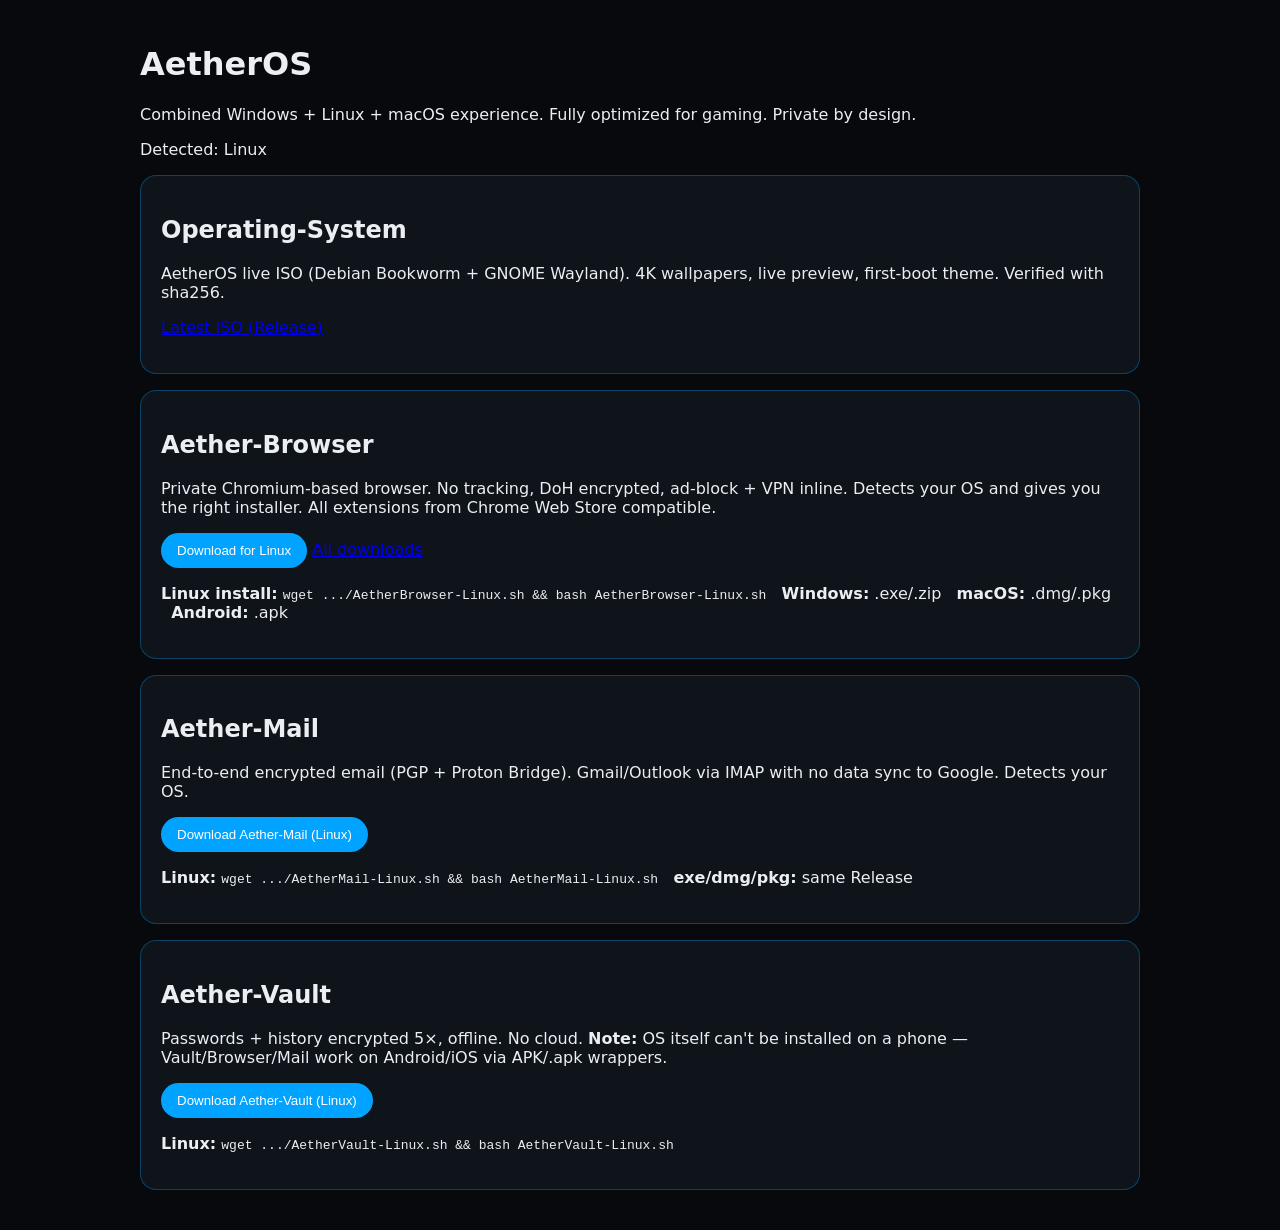
==== aetheros/website/docs/index.html @ 0777edf9 "Site: add Mail + Vault categories with OS-aware downloads" ====
<!doctype html>
<html lang="en"><head>
<meta charset="utf-8"/>
<meta name="viewport" content="width=device-width,initial-scale=1"/>
<title>AetherOS — Download</title>
<style>body{font-family:Inter,system-ui;background:#08090C;color:#EBEEF2;margin:0}main{max-width:1000px;margin:auto;padding:24px}.card{background:#0F131A;border:1px solid #00A3FF55;border-radius:16px;padding:20px;margin:16px 0}button{background:#00A3FF;color:#fff;border:0;padding:10px 16px;border-radius:999px;cursor:pointer}</style>
</head><body><main>
<h1>AetherOS</h1>
<p>Combined Windows + Linux + macOS experience. Fully optimized for gaming. Private by design.</p>
<p id="osDetected">Detecting your OS…</p>

<section class="card">
<h2>Operating-System</h2>
<p>AetherOS live ISO (Debian Bookworm + GNOME Wayland). 4K wallpapers, live preview, first-boot theme. Verified with sha256.</p>
<p><a href="https://github.com/diamantmuqici-dotcom/AetherOS/releases/latest" target="_blank" rel="noopener">Latest ISO (Release)</a></p>
</section>

<section class="card">
<h2>Aether-Browser</h2>
<p>Private Chromium-based browser. No tracking, DoH encrypted, ad-block + VPN inline. Detects your OS and gives you the right installer. All extensions from Chrome Web Store compatible.</p>
<p id="browserLinks"></p>
<p><b>Linux install:</b> <code>wget .../AetherBrowser-Linux.sh && bash AetherBrowser-Linux.sh</code> &nbsp; <b>Windows:</b> .exe/.zip &nbsp; <b>macOS:</b> .dmg/.pkg &nbsp; <b>Android:</b> .apk</p>
</section>

<section class="card">
<h2>Aether-Mail</h2>
<p>End-to-end encrypted email (PGP + Proton Bridge). Gmail/Outlook via IMAP with no data sync to Google. Detects your OS.</p>
<p id="mailLinks"></p>
<p><b>Linux:</b> <code>wget .../AetherMail-Linux.sh && bash AetherMail-Linux.sh</code> &nbsp; <b>exe/dmg/pkg:</b> same Release</p>
</section>

<section class="card">
<h2>Aether-Vault</h2>
<p>Passwords + history encrypted 5×, offline. No cloud. <b>Note:</b> OS itself can't be installed on a phone — Vault/Browser/Mail work on Android/iOS via APK/.apk wrappers.</p>
<p id="vaultLinks"></p>
<p><b>Linux:</b> <code>wget .../AetherVault-Linux.sh && bash AetherVault-Linux.sh</code></p>
</section>

<script>
const u=navigator.userAgent.toLowerCase();
let os="Linux", url="";
if(u.includes("win")){os="Windows";url="https://github.com/diamantmuqici-dotcom/AetherOS/releases/latest/download/AetherBrowser-Windows.zip" }
else if(u.includes("mac")){os="macOS";url="https://github.com/diamantmuqici-dotcom/AetherOS/releases/latest/download/AetherBrowser-macOS.zip" }
else if(u.includes("android")){os="Android (APK)";url="https://github.com/diamantmuqici-dotcom/AetherOS/releases/latest/download/AetherBrowser-Android.apk" }
else{os="Linux";url="https://github.com/diamantmuqici-dotcom/AetherOS/releases/latest/download/AetherBrowser-Linux.sh" }
document.getElementById("osDetected").textContent=`Detected: ${os}`;
document.getElementById("browserLinks").innerHTML=`<button onclick="window.location='${url}'">Download for ${os}</button> 
<a href="https://github.com/diamantmuqici-dotcom/AetherOS/releases/latest">All downloads</a>`;
document.getElementById("mailLinks").innerHTML=`<button onclick="window.location='https://github.com/diamantmuqici-dotcom/AetherOS/releases/latest'">Download Aether-Mail (${os})</button>`;
document.getElementById("vaultLinks").innerHTML=`<button onclick="window.location='https://github.com/diamantmuqici-dotcom/AetherOS/releases/latest'">Download Aether-Vault (${os})</button>`;
</script>
</main></body></html>
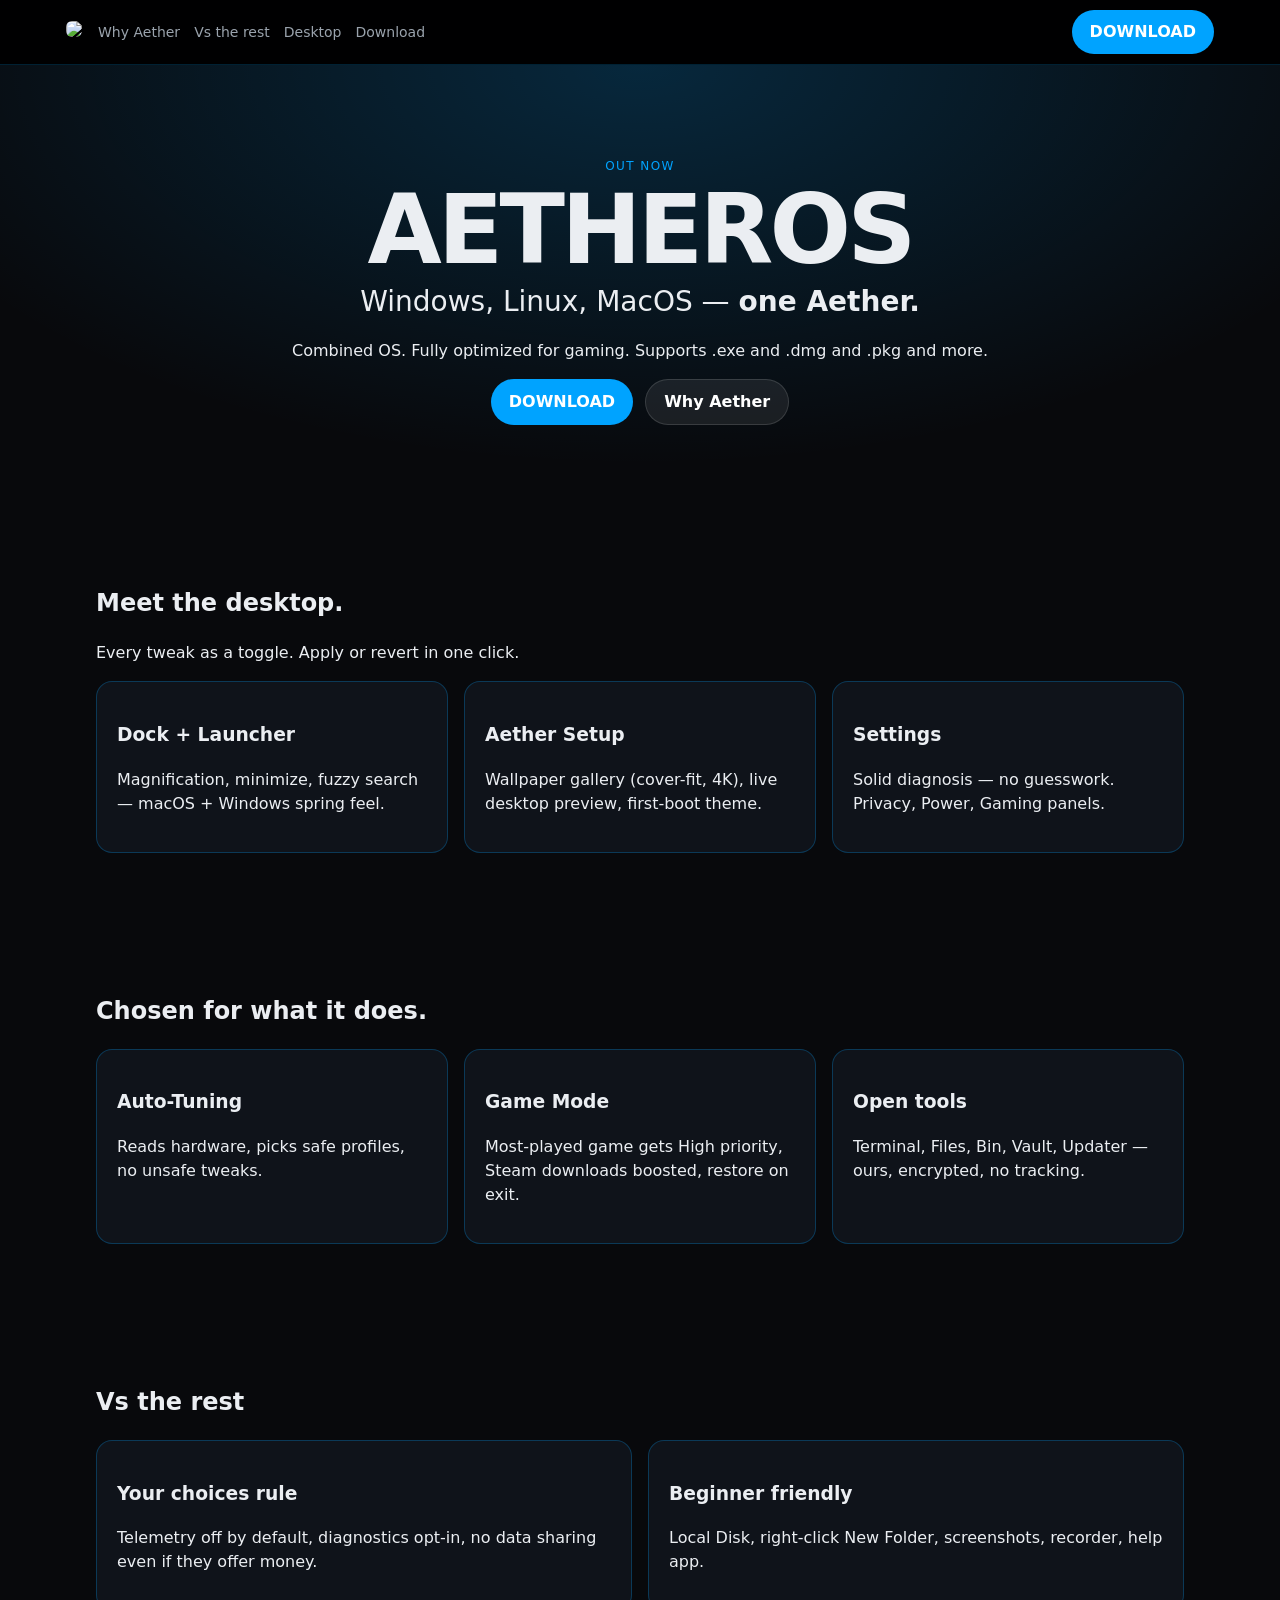
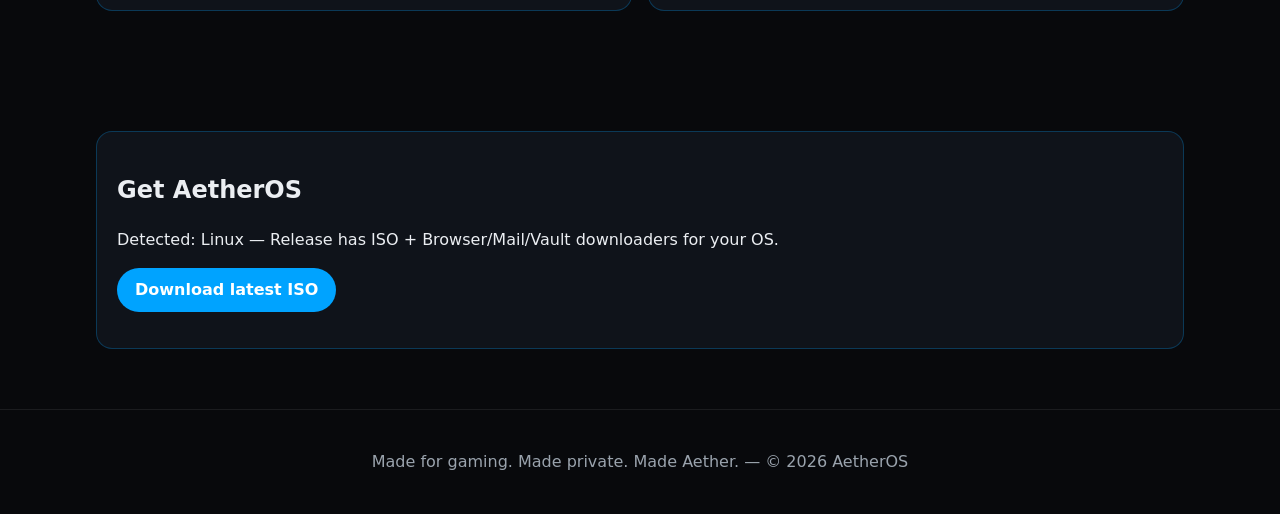
==== commit 60272cef: "Website: Reimagined-style layout for AetherOS" ====
--- a/aetheros/website/docs/index.html
+++ b/aetheros/website/docs/index.html
@@ -1,52 +1,86 @@
-<!doctype html>
+<!DOCTYPE html>
 <html lang="en"><head>
-<meta charset="utf-8"/>
-<meta name="viewport" content="width=device-width,initial-scale=1"/>
-<title>AetherOS — Download</title>
-<style>body{font-family:Inter,system-ui;background:#08090C;color:#EBEEF2;margin:0}main{max-width:1000px;margin:auto;padding:24px}.card{background:#0F131A;border:1px solid #00A3FF55;border-radius:16px;padding:20px;margin:16px 0}button{background:#00A3FF;color:#fff;border:0;padding:10px 16px;border-radius:999px;cursor:pointer}</style>
-</head><body><main>
-<h1>AetherOS</h1>
-<p>Combined Windows + Linux + macOS experience. Fully optimized for gaming. Private by design.</p>
+<meta charset="utf-8"><meta name="viewport" content="width=device-width,initial-scale=1">
+<title>AetherOS — Combined OS for Gaming | Download</title>
+<link rel="icon" href="assets/aether-logo.svg">
+<style>
+:root{--blue:#00A3FF;--obs:#0F131A;--void:#08090C}
+*{box-sizing:border-box}body{margin:0;font-family:Inter,system-ui,sans-serif;background:var(--void);color:#EBEEF2;line-height:1.5}
+.nav{position:sticky;top:0;background:#000000e6;backdrop-filter:blur(12px);border-bottom:1px solid #00A3FF33;z-index:10}
+.nav-inner{max-width:1180px;margin:auto;display:flex;gap:16px;align-items:center;padding:10px 16px}
+.nav-links{list-style:none;display:flex;gap:14px;margin:0;padding:0;flex-wrap:wrap}
+.nav-links a{color:#9AA3AD;text-decoration:none;font-size:14px}.nav-links a:hover{color:#fff}
+.btn{display:inline-flex;align-items:center;gap:8px;padding:10px 18px;border-radius:999px;text-decoration:none;font-weight:600}
+.btn-fire{background:var(--blue);color:#fff}.btn-glass{background:#ffffff14;border:1px solid #ffffff22;color:#fff}
+.hero{padding:80px 16px;text-align:center;background:radial-gradient(800px 400px at 50% 0%,#00A3FF33,transparent)}
+.eyebrow{color:#00A3FF;text-transform:uppercase;letter-spacing:.12em;font-size:12px}
+h1{font-size:clamp(44px,8vw,96px);margin:8px 0;letter-spacing:-.04em;line-height:.9}
+.brand-big{font-size:28px;margin:6px 0}
+.section{padding:60px 16px;max-width:1120px;margin:auto}
+.cards{display:grid;grid-template-columns:repeat(auto-fit,minmax(240px,1fr));gap:16px}
+.card{background:var(--obs);border:1px solid #00A3FF44;border-radius:16px;padding:20px}
+.grid2{display:grid;grid-template-columns:1fr 1fr;gap:16px}
+@media(max-width:800px){.grid2{grid-template-columns:1fr}}
+.file-chip,.apbx-chip{display:flex;gap:12px;align-items:center;background:var(--obs);border:1px solid #ffffff22;border-radius:12px;padding:14px;margin:8px 0}
+.warn-strip{background:#ff3b3018;border:1px solid #ff3b3055;border-radius:12px;padding:12px;max-width:1120px;margin:16px auto}
+footer{border-top:1px solid #ffffff14;padding:24px;text-align:center;color:#9AA3AD}
+</style>
+</head><body>
+<nav class="nav"><div class="nav-inner">
+<a href="./"><img src="assets/aether-logo.svg" width="26" style="border-radius:6px"></a>
+<ul class="nav-links"><li><a href="#why">Why Aether</a></li><li><a href="#compare">Vs the rest</a></li><li><a href="#toolbox">Desktop</a></li><li><a href="#beta">Download</a></li></ul>
+<a class="btn btn-fire" style="margin-left:auto" href="https://github.com/diamantmuqici-dotcom/AetherOS/releases/latest" target="_blank">DOWNLOAD</a>
+</div></nav>
+
+<header class="hero">
+<p class="eyebrow">Out now</p>
+<h1>AETHEROS</h1>
+<p class="brand-big">Windows, Linux, MacOS — <strong>one Aether.</strong></p>
+<p>Combined OS. Fully optimized for gaming. Supports .exe and .dmg and .pkg and more.</p>
+<div style="display:flex;gap:12px;justify-content:center;flex-wrap:wrap;margin-top:16px">
+<a class="btn btn-fire" href="https://github.com/diamantmuqici-dotcom/AetherOS/releases/latest" target="_blank">DOWNLOAD</a>
+<a class="btn btn-glass" href="#why">Why Aether</a>
+</div>
+</header>
+
+<main>
+<section class="section" id="toolbox"><h2>Meet the desktop.</h2><p>Every tweak as a toggle. Apply or revert in one click.</p>
+<div class="cards">
+<article class="card"><h3>Dock + Launcher</h3><p>Magnification, minimize, fuzzy search — macOS + Windows spring feel.</p></article>
+<article class="card"><h3>Aether Setup</h3><p>Wallpaper gallery (cover-fit, 4K), live desktop preview, first-boot theme.</p></article>
+<article class="card"><h3>Settings</h3><p>Solid diagnosis — no guesswork. Privacy, Power, Gaming panels.</p></article>
+</div></section>
+
+<section class="section" id="why"><h2>Chosen for what it does.</h2>
+<div class="cards">
+<article class="card"><h3>Auto-Tuning</h3><p>Reads hardware, picks safe profiles, no unsafe tweaks.</p></article>
+<article class="card"><h3>Game Mode</h3><p>Most-played game gets High priority, Steam downloads boosted, restore on exit.</p></article>
+<article class="card"><h3>Open tools</h3><p>Terminal, Files, Bin, Vault, Updater — ours, encrypted, no tracking.</p></article>
+</div></section>
+
+<section class="section" id="compare"><h2>Vs the rest</h2>
+<div class="grid2">
+<div class="card"><h3>Your choices rule</h3><p>Telemetry off by default, diagnostics opt-in, no data sharing even if they offer money.</p></div>
+<div class="card"><h3>Beginner friendly</h3><p>Local Disk, right-click New Folder, screenshots, recorder, help app.</p></div>
+</div></section>
+
+<section class="section" id="beta">
+<div class="card">
+<h2>Get AetherOS</h2>
 <p id="osDetected">Detecting your OS…</p>
+<p><a class="btn btn-fire" href="https://github.com/diamantmuqici-dotcom/AetherOS/releases/latest" target="_blank">Download latest ISO</a></p>
+</div></section>
+</main>
 
-<section class="card">
-<h2>Operating-System</h2>
-<p>AetherOS live ISO (Debian Bookworm + GNOME Wayland). 4K wallpapers, live preview, first-boot theme. Verified with sha256.</p>
-<p><a href="https://github.com/diamantmuqici-dotcom/AetherOS/releases/latest" target="_blank" rel="noopener">Latest ISO (Release)</a></p>
-</section>
-
-<section class="card">
-<h2>Aether-Browser</h2>
-<p>Private Chromium-based browser. No tracking, DoH encrypted, ad-block + VPN inline. Detects your OS and gives you the right installer. All extensions from Chrome Web Store compatible.</p>
-<p id="browserLinks"></p>
-<p><b>Linux install:</b> <code>wget .../AetherBrowser-Linux.sh && bash AetherBrowser-Linux.sh</code> &nbsp; <b>Windows:</b> .exe/.zip &nbsp; <b>macOS:</b> .dmg/.pkg &nbsp; <b>Android:</b> .apk</p>
-</section>
-
-<section class="card">
-<h2>Aether-Mail</h2>
-<p>End-to-end encrypted email (PGP + Proton Bridge). Gmail/Outlook via IMAP with no data sync to Google. Detects your OS.</p>
-<p id="mailLinks"></p>
-<p><b>Linux:</b> <code>wget .../AetherMail-Linux.sh && bash AetherMail-Linux.sh</code> &nbsp; <b>exe/dmg/pkg:</b> same Release</p>
-</section>
-
-<section class="card">
-<h2>Aether-Vault</h2>
-<p>Passwords + history encrypted 5×, offline. No cloud. <b>Note:</b> OS itself can't be installed on a phone — Vault/Browser/Mail work on Android/iOS via APK/.apk wrappers.</p>
-<p id="vaultLinks"></p>
-<p><b>Linux:</b> <code>wget .../AetherVault-Linux.sh && bash AetherVault-Linux.sh</code></p>
-</section>
-
+<footer><p>Made for gaming. Made private. Made Aether. — © 2026 AetherOS</p></footer>
 <script>
+(function(){
 const u=navigator.userAgent.toLowerCase();
-let os="Linux", url="";
-if(u.includes("win")){os="Windows";url="https://github.com/diamantmuqici-dotcom/AetherOS/releases/latest/download/AetherBrowser-Windows.zip" }
-else if(u.includes("mac")){os="macOS";url="https://github.com/diamantmuqici-dotcom/AetherOS/releases/latest/download/AetherBrowser-macOS.zip" }
-else if(u.includes("android")){os="Android (APK)";url="https://github.com/diamantmuqici-dotcom/AetherOS/releases/latest/download/AetherBrowser-Android.apk" }
-else{os="Linux";url="https://github.com/diamantmuqici-dotcom/AetherOS/releases/latest/download/AetherBrowser-Linux.sh" }
-document.getElementById("osDetected").textContent=`Detected: ${os}`;
-document.getElementById("browserLinks").innerHTML=`<button onclick="window.location='${url}'">Download for ${os}</button> 
-<a href="https://github.com/diamantmuqici-dotcom/AetherOS/releases/latest">All downloads</a>`;
-document.getElementById("mailLinks").innerHTML=`<button onclick="window.location='https://github.com/diamantmuqici-dotcom/AetherOS/releases/latest'">Download Aether-Mail (${os})</button>`;
-document.getElementById("vaultLinks").innerHTML=`<button onclick="window.location='https://github.com/diamantmuqici-dotcom/AetherOS/releases/latest'">Download Aether-Vault (${os})</button>`;
+let os="Linux";
+if(u.includes("win")) os="Windows";
+else if(u.includes("mac")) os="macOS";
+else if(u.includes("android")) os="Android";
+document.getElementById("osDetected").textContent=`Detected: ${os} — Release has ISO + Browser/Mail/Vault downloaders for your OS.`;
+})();
 </script>
-</main></body></html>
+</body></html>
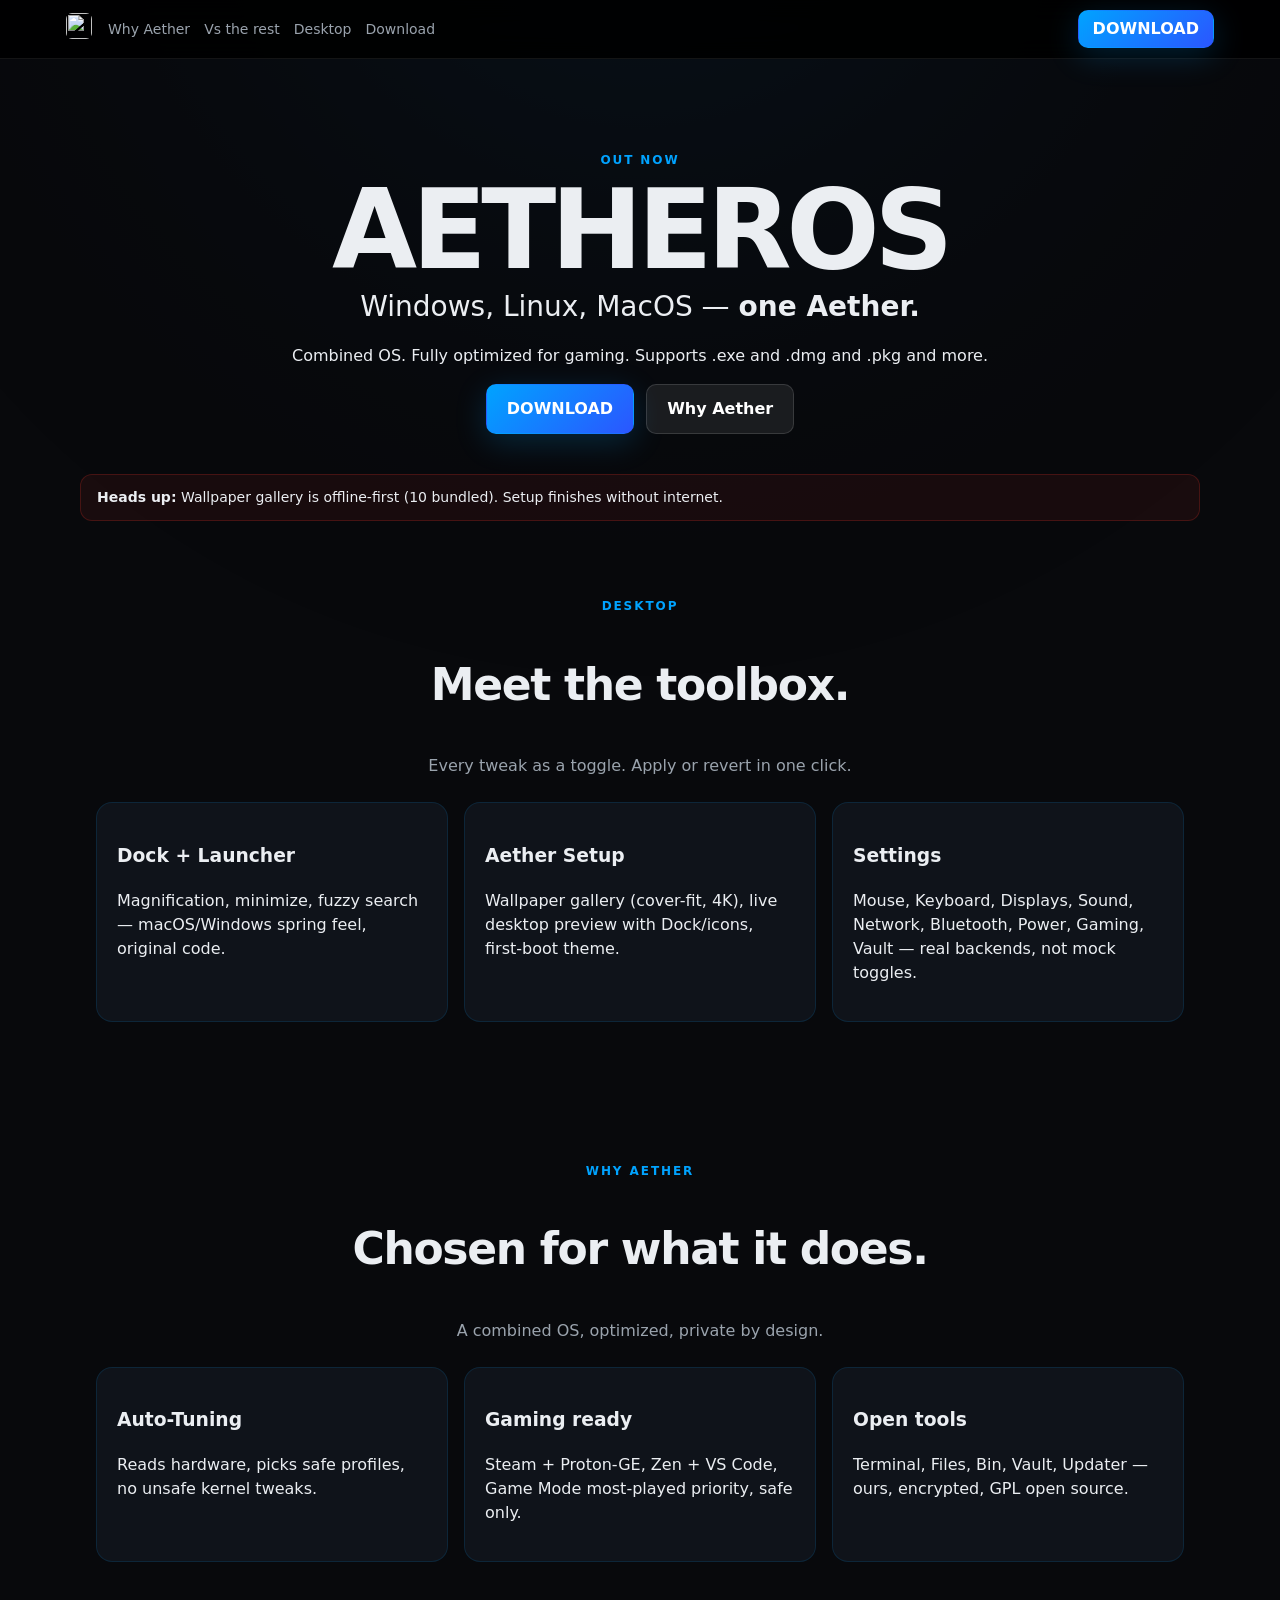
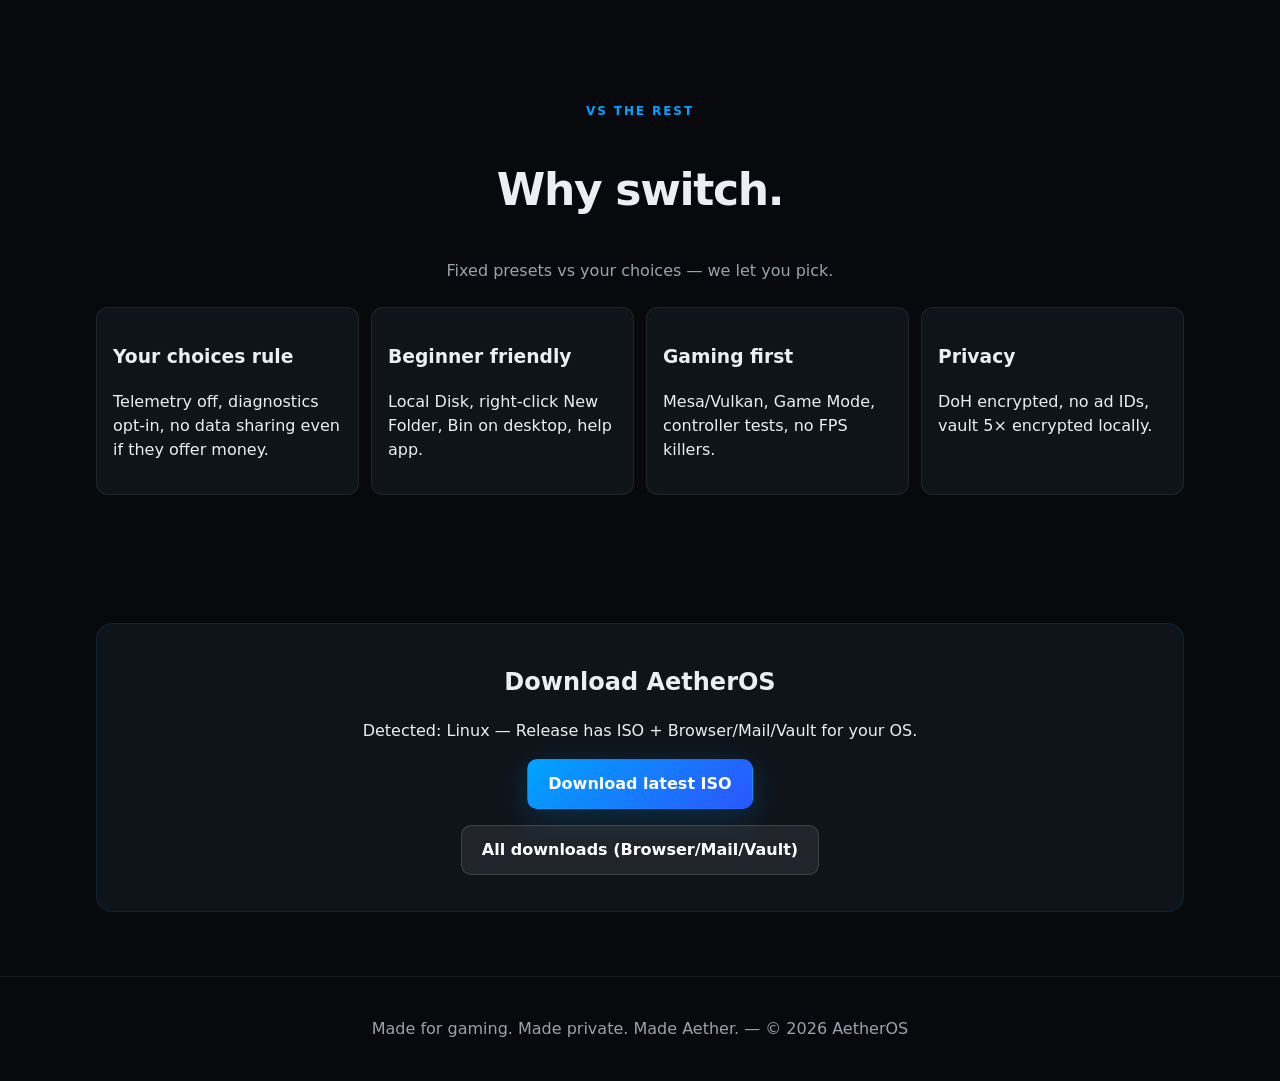
==== commit de24e2da: "Website: Reimagined-style layout for AetherOS (full clone)" ====
--- a/aetheros/website/docs/index.html
+++ b/aetheros/website/docs/index.html
@@ -1,35 +1,40 @@
 <!DOCTYPE html>
-<html lang="en"><head>
-<meta charset="utf-8"><meta name="viewport" content="width=device-width,initial-scale=1">
+<html lang="en"><head><meta charset="utf-8"><meta name="viewport" content="width=device-width,initial-scale=1">
 <title>AetherOS — Combined OS for Gaming | Download</title>
 <link rel="icon" href="assets/aether-logo.svg">
 <style>
-:root{--blue:#00A3FF;--obs:#0F131A;--void:#08090C}
+:root{--blue:#00A3FF;--obs:#0F131A;--void:#08090C;--ease:cubic-bezier(.34,1.2,.64,1)}
 *{box-sizing:border-box}body{margin:0;font-family:Inter,system-ui,sans-serif;background:var(--void);color:#EBEEF2;line-height:1.5}
-.nav{position:sticky;top:0;background:#000000e6;backdrop-filter:blur(12px);border-bottom:1px solid #00A3FF33;z-index:10}
+.nav{position:sticky;top:0;background:#000000e6;backdrop-filter:blur(12px);border-bottom:1px solid #ffffff14;z-index:20}
 .nav-inner{max-width:1180px;margin:auto;display:flex;gap:16px;align-items:center;padding:10px 16px}
 .nav-links{list-style:none;display:flex;gap:14px;margin:0;padding:0;flex-wrap:wrap}
 .nav-links a{color:#9AA3AD;text-decoration:none;font-size:14px}.nav-links a:hover{color:#fff}
-.btn{display:inline-flex;align-items:center;gap:8px;padding:10px 18px;border-radius:999px;text-decoration:none;font-weight:600}
-.btn-fire{background:var(--blue);color:#fff}.btn-glass{background:#ffffff14;border:1px solid #ffffff22;color:#fff}
-.hero{padding:80px 16px;text-align:center;background:radial-gradient(800px 400px at 50% 0%,#00A3FF33,transparent)}
-.eyebrow{color:#00A3FF;text-transform:uppercase;letter-spacing:.12em;font-size:12px}
-h1{font-size:clamp(44px,8vw,96px);margin:8px 0;letter-spacing:-.04em;line-height:.9}
+.btn{display:inline-flex;align-items:center;gap:8px;padding:12px 20px;border-radius:10px;text-decoration:none;font-weight:700;cursor:pointer;border:1px solid transparent}
+.btn-fire{background:linear-gradient(135deg,#00A3FF,#2b56ff);color:#fff;box-shadow:0 8px 32px #00A3FF33}
+.btn-glass{background:#ffffff14;border-color:#ffffff22;color:#fff}
+.hero{padding:80px 16px 40px;text-align:center;position:relative}
+.eyebrow{color:#00A3FF;text-transform:uppercase;letter-spacing:.16em;font-size:12px;font-weight:700}
+h1{font-size:clamp(48px,9vw,110px);margin:6px 0;letter-spacing:-.05em;line-height:.9}
 .brand-big{font-size:28px;margin:6px 0}
-.section{padding:60px 16px;max-width:1120px;margin:auto}
+.section{padding:64px 16px;max-width:1120px;margin:auto}
+.section-head{text-align:center;margin-bottom:24px}
+.headline{font-size:clamp(28px,4vw,44px);letter-spacing:-.03em}
+.lede{color:#9AA3AD}
 .cards{display:grid;grid-template-columns:repeat(auto-fit,minmax(240px,1fr));gap:16px}
-.card{background:var(--obs);border:1px solid #00A3FF44;border-radius:16px;padding:20px}
-.grid2{display:grid;grid-template-columns:1fr 1fr;gap:16px}
-@media(max-width:800px){.grid2{grid-template-columns:1fr}}
-.file-chip,.apbx-chip{display:flex;gap:12px;align-items:center;background:var(--obs);border:1px solid #ffffff22;border-radius:12px;padding:14px;margin:8px 0}
-.warn-strip{background:#ff3b3018;border:1px solid #ff3b3055;border-radius:12px;padding:12px;max-width:1120px;margin:16px auto}
+.card{background:var(--obs);border:1px solid #00A3FF22;border-radius:16px;padding:20px;transition:transform .25s var(--ease),border-color .25s var(--ease)}
+.card:hover{transform:translateY(-4px);border-color:#00A3FF88}
+.warn-strip{max-width:1120px;margin:0 auto;background:#ff3b3012;border:1px solid #ff3b3033;border-radius:12px;padding:12px 16px;font-size:14px}
+.compare-grid{display:grid;grid-template-columns:repeat(auto-fit,minmax(200px,1fr));gap:12px}
+.mini{background:#0F131A;border:1px solid #ffffff14;border-radius:12px;padding:16px}
 footer{border-top:1px solid #ffffff14;padding:24px;text-align:center;color:#9AA3AD}
-</style>
-</head><body>
+#bg-canvas{position:fixed;inset:0;width:100vw;height:100vh;z-index:-1;opacity:.35}
+.faq details{background:#0F131A;border:1px solid #ffffff14;border-radius:12px;padding:12px 16px;margin:8px 0}
+</style></head><body>
+<canvas id="bg-canvas" aria-hidden="true"></canvas>
 <nav class="nav"><div class="nav-inner">
-<a href="./"><img src="assets/aether-logo.svg" width="26" style="border-radius:6px"></a>
+<a href="./"><img src="assets/aether-logo.svg" width="26" height="26" style="border-radius:6px"></a>
 <ul class="nav-links"><li><a href="#why">Why Aether</a></li><li><a href="#compare">Vs the rest</a></li><li><a href="#toolbox">Desktop</a></li><li><a href="#beta">Download</a></li></ul>
-<a class="btn btn-fire" style="margin-left:auto" href="https://github.com/diamantmuqici-dotcom/AetherOS/releases/latest" target="_blank">DOWNLOAD</a>
+<a class="btn btn-fire" style="margin-left:auto;padding:6px 14px" href="https://github.com/diamantmuqici-dotcom/AetherOS/releases/latest" target="_blank">DOWNLOAD</a>
 </div></nav>
 
 <header class="hero">
@@ -42,45 +47,45 @@
 <a class="btn btn-glass" href="#why">Why Aether</a>
 </div>
 </header>
-
 <main>
-<section class="section" id="toolbox"><h2>Meet the desktop.</h2><p>Every tweak as a toggle. Apply or revert in one click.</p>
+<div class="warn-strip"><strong>Heads up:</strong> Wallpaper gallery is offline-first (10 bundled). Setup finishes without internet.</div>
+<section class="section" id="toolbox"><div class="section-head"><p class="eyebrow">Desktop</p><h2 class="headline">Meet the toolbox.</h2><p class="lede">Every tweak as a toggle. Apply or revert in one click.</p></div>
 <div class="cards">
-<article class="card"><h3>Dock + Launcher</h3><p>Magnification, minimize, fuzzy search — macOS + Windows spring feel.</p></article>
-<article class="card"><h3>Aether Setup</h3><p>Wallpaper gallery (cover-fit, 4K), live desktop preview, first-boot theme.</p></article>
-<article class="card"><h3>Settings</h3><p>Solid diagnosis — no guesswork. Privacy, Power, Gaming panels.</p></article>
+<article class="card"><h3>Dock + Launcher</h3><p>Magnification, minimize, fuzzy search — macOS/Windows spring feel, original code.</p></article>
+<article class="card"><h3>Aether Setup</h3><p>Wallpaper gallery (cover-fit, 4K), live desktop preview with Dock/icons, first-boot theme.</p></article>
+<article class="card"><h3>Settings</h3><p>Mouse, Keyboard, Displays, Sound, Network, Bluetooth, Power, Gaming, Vault — real backends, not mock toggles.</p></article>
 </div></section>
 
-<section class="section" id="why"><h2>Chosen for what it does.</h2>
+<section class="section" id="why"><div class="section-head"><p class="eyebrow">Why Aether</p><h2 class="headline">Chosen for what it does.</h2><p class="lede">A combined OS, optimized, private by design.</p></div>
 <div class="cards">
-<article class="card"><h3>Auto-Tuning</h3><p>Reads hardware, picks safe profiles, no unsafe tweaks.</p></article>
-<article class="card"><h3>Game Mode</h3><p>Most-played game gets High priority, Steam downloads boosted, restore on exit.</p></article>
-<article class="card"><h3>Open tools</h3><p>Terminal, Files, Bin, Vault, Updater — ours, encrypted, no tracking.</p></article>
+<article class="card"><h3>Auto-Tuning</h3><p>Reads hardware, picks safe profiles, no unsafe kernel tweaks.</p></article>
+<article class="card"><h3>Gaming ready</h3><p>Steam + Proton-GE, Zen + VS Code, Game Mode most-played priority, safe only.</p></article>
+<article class="card"><h3>Open tools</h3><p>Terminal, Files, Bin, Vault, Updater — ours, encrypted, GPL open source.</p></article>
 </div></section>
 
-<section class="section" id="compare"><h2>Vs the rest</h2>
-<div class="grid2">
-<div class="card"><h3>Your choices rule</h3><p>Telemetry off by default, diagnostics opt-in, no data sharing even if they offer money.</p></div>
-<div class="card"><h3>Beginner friendly</h3><p>Local Disk, right-click New Folder, screenshots, recorder, help app.</p></div>
+<section class="section" id="compare"><div class="section-head"><p class="eyebrow">Vs the rest</p><h2 class="headline">Why switch.</h2><p class="lede">Fixed presets vs your choices — we let you pick.</p></div>
+<div class="compare-grid">
+<div class="mini"><h3>Your choices rule</h3><p>Telemetry off, diagnostics opt-in, no data sharing even if they offer money.</p></div>
+<div class="mini"><h3>Beginner friendly</h3><p>Local Disk, right-click New Folder, Bin on desktop, help app.</p></div>
+<div class="mini"><h3>Gaming first</h3><p>Mesa/Vulkan, Game Mode, controller tests, no FPS killers.</p></div>
+<div class="mini"><h3>Privacy</h3><p>DoH encrypted, no ad IDs, vault 5× encrypted locally.</p></div>
 </div></section>
 
-<section class="section" id="beta">
-<div class="card">
-<h2>Get AetherOS</h2>
+<section class="section" id="beta"><div class="card" style="text-align:center">
+<h2>Download AetherOS</h2>
 <p id="osDetected">Detecting your OS…</p>
 <p><a class="btn btn-fire" href="https://github.com/diamantmuqici-dotcom/AetherOS/releases/latest" target="_blank">Download latest ISO</a></p>
+<p><a class="btn btn-glass" href="https://github.com/diamantmuqici-dotcom/AetherOS/releases/latest">All downloads (Browser/Mail/Vault)</a></p>
 </div></section>
 </main>
-
 <footer><p>Made for gaming. Made private. Made Aether. — © 2026 AetherOS</p></footer>
 <script>
-(function(){
 const u=navigator.userAgent.toLowerCase();
 let os="Linux";
-if(u.includes("win")) os="Windows";
-else if(u.includes("mac")) os="macOS";
-else if(u.includes("android")) os="Android";
-document.getElementById("osDetected").textContent=`Detected: ${os} — Release has ISO + Browser/Mail/Vault downloaders for your OS.`;
-})();
+if(u.includes("win")) os="Windows"; else if(u.includes("mac")) os="MacOS"; else if(u.includes("android")) os="Android";
+document.getElementById("osDetected").textContent=`Detected: ${os} — Release has ISO + Browser/Mail/Vault for your OS.`;
+const c=document.getElementById("bg-canvas"),x=c.getContext("2d");
+function rs(){c.width=innerWidth;c.height=innerHeight}addEventListener("resize",rs);rs();
+(function draw(t){x.clearRect(0,0,c.width,c.height);const g=x.createRadialGradient(c.width/2,c.height*-0.2,0,c.width/2,c.height*-0.2,900);g.addColorStop(0,"#00A3FF33");g.addColorStop(1,"transparent");x.fillStyle=g;x.fillRect(0,0,c.width,c.height);requestAnimationFrame(draw)})(0);
 </script>
 </body></html>
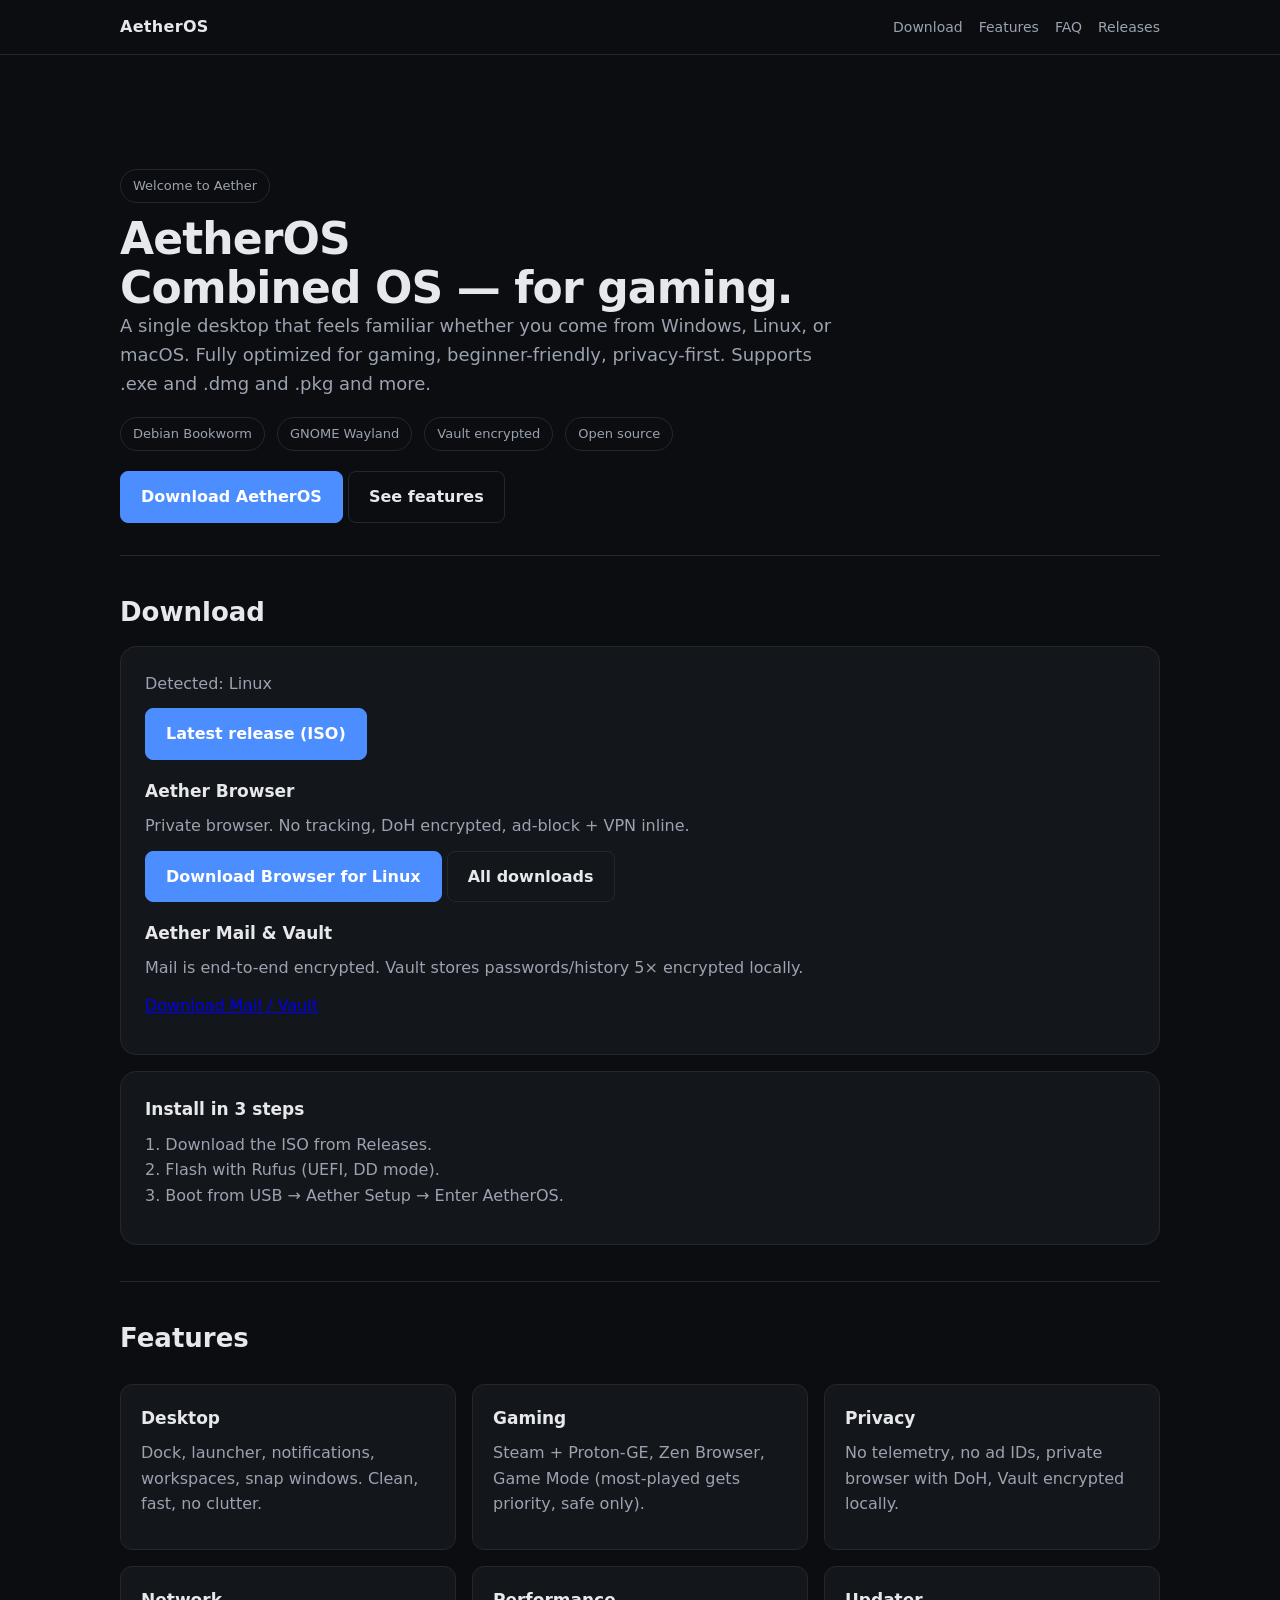
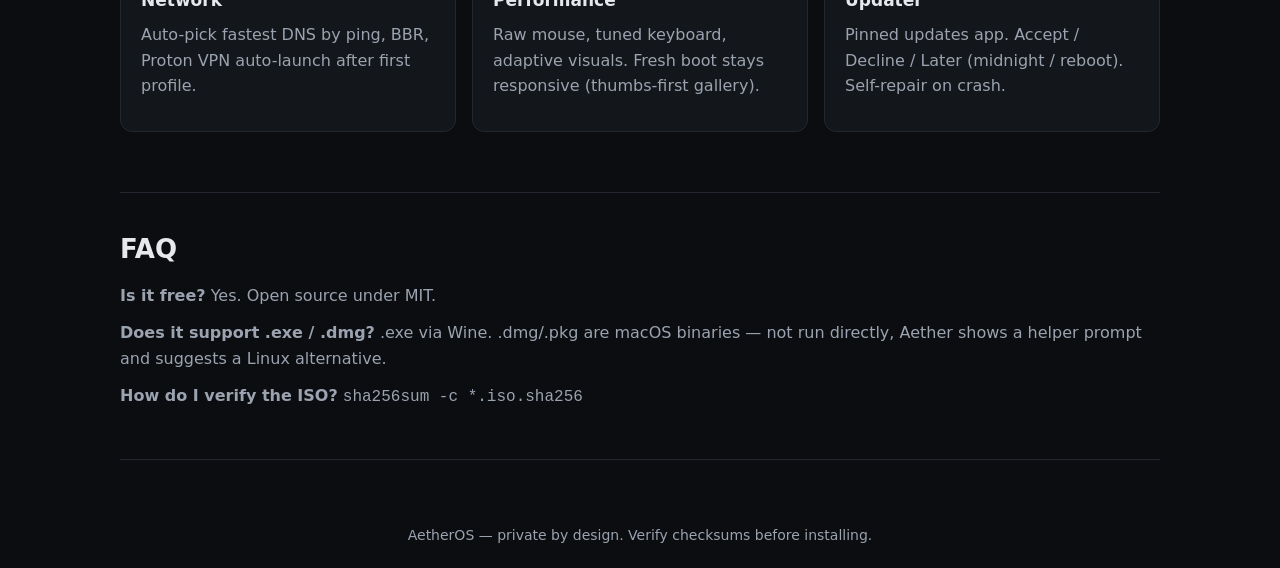
==== commit 31bcb30a: "Website: clean rebuild (no neon, no glow, solid dark)" ====
--- a/aetheros/website/docs/index.html
+++ b/aetheros/website/docs/index.html
@@ -1,91 +1,100 @@
 <!DOCTYPE html>
-<html lang="en"><head><meta charset="utf-8"><meta name="viewport" content="width=device-width,initial-scale=1">
-<title>AetherOS — Combined OS for Gaming | Download</title>
-<link rel="icon" href="assets/aether-logo.svg">
+<html lang="en">
+<head>
+<meta charset="utf-8"/>
+<meta name="viewport" content="width=device-width, initial-scale=1"/>
+<meta name="description" content="AetherOS — a real OS built for gaming, privacy and everyday use. Download, flash, boot."/>
+<title>AetherOS — Download</title>
 <style>
-:root{--blue:#00A3FF;--obs:#0F131A;--void:#08090C;--ease:cubic-bezier(.34,1.2,.64,1)}
-*{box-sizing:border-box}body{margin:0;font-family:Inter,system-ui,sans-serif;background:var(--void);color:#EBEEF2;line-height:1.5}
-.nav{position:sticky;top:0;background:#000000e6;backdrop-filter:blur(12px);border-bottom:1px solid #ffffff14;z-index:20}
-.nav-inner{max-width:1180px;margin:auto;display:flex;gap:16px;align-items:center;padding:10px 16px}
-.nav-links{list-style:none;display:flex;gap:14px;margin:0;padding:0;flex-wrap:wrap}
-.nav-links a{color:#9AA3AD;text-decoration:none;font-size:14px}.nav-links a:hover{color:#fff}
-.btn{display:inline-flex;align-items:center;gap:8px;padding:12px 20px;border-radius:10px;text-decoration:none;font-weight:700;cursor:pointer;border:1px solid transparent}
-.btn-fire{background:linear-gradient(135deg,#00A3FF,#2b56ff);color:#fff;box-shadow:0 8px 32px #00A3FF33}
-.btn-glass{background:#ffffff14;border-color:#ffffff22;color:#fff}
-.hero{padding:80px 16px 40px;text-align:center;position:relative}
-.eyebrow{color:#00A3FF;text-transform:uppercase;letter-spacing:.16em;font-size:12px;font-weight:700}
-h1{font-size:clamp(48px,9vw,110px);margin:6px 0;letter-spacing:-.05em;line-height:.9}
-.brand-big{font-size:28px;margin:6px 0}
-.section{padding:64px 16px;max-width:1120px;margin:auto}
-.section-head{text-align:center;margin-bottom:24px}
-.headline{font-size:clamp(28px,4vw,44px);letter-spacing:-.03em}
-.lede{color:#9AA3AD}
-.cards{display:grid;grid-template-columns:repeat(auto-fit,minmax(240px,1fr));gap:16px}
-.card{background:var(--obs);border:1px solid #00A3FF22;border-radius:16px;padding:20px;transition:transform .25s var(--ease),border-color .25s var(--ease)}
-.card:hover{transform:translateY(-4px);border-color:#00A3FF88}
-.warn-strip{max-width:1120px;margin:0 auto;background:#ff3b3012;border:1px solid #ff3b3033;border-radius:12px;padding:12px 16px;font-size:14px}
-.compare-grid{display:grid;grid-template-columns:repeat(auto-fit,minmax(200px,1fr));gap:12px}
-.mini{background:#0F131A;border:1px solid #ffffff14;border-radius:12px;padding:16px}
-footer{border-top:1px solid #ffffff14;padding:24px;text-align:center;color:#9AA3AD}
-#bg-canvas{position:fixed;inset:0;width:100vw;height:100vh;z-index:-1;opacity:.35}
-.faq details{background:#0F131A;border:1px solid #ffffff14;border-radius:12px;padding:12px 16px;margin:8px 0}
-</style></head><body>
-<canvas id="bg-canvas" aria-hidden="true"></canvas>
-<nav class="nav"><div class="nav-inner">
-<a href="./"><img src="assets/aether-logo.svg" width="26" height="26" style="border-radius:6px"></a>
-<ul class="nav-links"><li><a href="#why">Why Aether</a></li><li><a href="#compare">Vs the rest</a></li><li><a href="#toolbox">Desktop</a></li><li><a href="#beta">Download</a></li></ul>
-<a class="btn btn-fire" style="margin-left:auto;padding:6px 14px" href="https://github.com/diamantmuqici-dotcom/AetherOS/releases/latest" target="_blank">DOWNLOAD</a>
-</div></nav>
+:root{--bg:#0B0D10;--card:#13161B;--line:#23272F;--text:#E6E8EC;--muted:#9BA3B0;--accent:#4C8DFF}
+*{margin:0;padding:0;box-sizing:border-box}
+body{background:var(--bg);color:var(--text);font-family:Inter,system-ui,-apple-system,Segoe UI,Roboto,sans-serif;line-height:1.6}
+.topbar{border-bottom:1px solid var(--line);background:var(--bg)}
+.topbar-in{max-width:1080px;margin:auto;padding:14px 20px;display:flex;align-items:center;gap:16px}
+.topbar-in b{font-weight:700;letter-spacing:.02em}
+.topbar-in nav{margin-left:auto;display:flex;gap:16px;font-size:14px}
+.topbar-in a{color:var(--muted);text-decoration:none}
+.topbar-in a:hover{color:var(--text)}
+.wrap{max-width:1080px;margin:auto;padding:40px 20px}
+h1{font-size:44px;line-height:1.1;letter-spacing:-.02em}
+h2{font-size:26px;margin:0 0 12px}
+h3{font-size:17px;margin:0 0 8px}
+p{color:var(--muted);margin:0 0 12px}
+.hero{padding:56px 0 32px;border-bottom:1px solid var(--line)}
+.hero .lead{font-size:18px;max-width:720px}
+.meta{display:flex;gap:12px;flex-wrap:wrap;margin-top:18px}
+.meta span{border:1px solid var(--line);border-radius:999px;padding:6px 12px;font-size:13px;color:var(--muted)}
+.btn{display:inline-block;background:var(--accent);color:#fff;text-decoration:none;font-weight:600;padding:12px 20px;border-radius:8px;border:1px solid var(--accent)}
+.btn.secondary{background:transparent;color:var(--text);border-color:var(--line)}
+.grid{display:grid;grid-template-columns:repeat(3,1fr);gap:16px;margin:24px 0}
+.card{background:var(--card);border:1px solid var(--line);border-radius:12px;padding:20px}
+.section{padding:36px 0;border-bottom:1px solid var(--line)}
+.download{border:1px solid var(--line);border-radius:16px;padding:24px;background:var(--card)}
+.download code{background:#000;border:1px solid var(--line);padding:8px 10px;border-radius:8px;display:block;margin-top:8px}
+footer{color:var(--muted);font-size:14px;padding:24px 20px;text-align:center}
+@media(max-width:800px){.grid{grid-template-columns:1fr}h1{font-size:34px}}
+</style></head>
+<body>
+<header class="topbar"><div class="topbar-in">
+<b>AetherOS</b>
+<nav><a href="#download">Download</a><a href="#features">Features</a><a href="#faq">FAQ</a><a href="https://github.com/diamantmuqici-dotcom/AetherOS/releases/latest">Releases</a></nav>
+</div></header>
 
-<header class="hero">
-<p class="eyebrow">Out now</p>
-<h1>AETHEROS</h1>
-<p class="brand-big">Windows, Linux, MacOS — <strong>one Aether.</strong></p>
-<p>Combined OS. Fully optimized for gaming. Supports .exe and .dmg and .pkg and more.</p>
-<div style="display:flex;gap:12px;justify-content:center;flex-wrap:wrap;margin-top:16px">
-<a class="btn btn-fire" href="https://github.com/diamantmuqici-dotcom/AetherOS/releases/latest" target="_blank">DOWNLOAD</a>
-<a class="btn btn-glass" href="#why">Why Aether</a>
+<div class="wrap">
+<section class="hero">
+<p class="meta" style="border:0;padding:0"><span>Welcome to Aether</span></p>
+<h1>AetherOS<br/>Combined OS — for gaming.</h1>
+<p class="lead">A single desktop that feels familiar whether you come from Windows, Linux, or macOS. Fully optimized for gaming, beginner-friendly, privacy-first. Supports .exe and .dmg and .pkg and more.</p>
+<div class="meta"><span>Debian Bookworm</span><span>GNOME Wayland</span><span>Vault encrypted</span><span>Open source</span></div>
+<div style="margin-top:20px"><a class="btn" href="https://github.com/diamantmuqici-dotcom/AetherOS/releases/latest">Download AetherOS</a> <a class="btn secondary" href="#features">See features</a></div>
+</section>
+
+<section class="section" id="download">
+<h2>Download</h2>
+<div class="download">
+<p id="osDetected">Detecting your OS…</p>
+<p><a class="btn" href="https://github.com/diamantmuqici-dotcom/AetherOS/releases/latest">Latest release (ISO)</a></p>
+<h3 style="margin-top:18px">Aether Browser</h3>
+<p>Private browser. No tracking, DoH encrypted, ad-block + VPN inline.</p>
+<p id="browserLinks"></p>
+<h3 style="margin-top:18px">Aether Mail &amp; Vault</h3>
+<p>Mail is end-to-end encrypted. Vault stores passwords/history 5× encrypted locally.</p>
+<p><a href="https://github.com/diamantmuqici-dotcom/AetherOS/releases/latest">Download Mail / Vault</a></p>
 </div>
-</header>
-<main>
-<div class="warn-strip"><strong>Heads up:</strong> Wallpaper gallery is offline-first (10 bundled). Setup finishes without internet.</div>
-<section class="section" id="toolbox"><div class="section-head"><p class="eyebrow">Desktop</p><h2 class="headline">Meet the toolbox.</h2><p class="lede">Every tweak as a toggle. Apply or revert in one click.</p></div>
-<div class="cards">
-<article class="card"><h3>Dock + Launcher</h3><p>Magnification, minimize, fuzzy search — macOS/Windows spring feel, original code.</p></article>
-<article class="card"><h3>Aether Setup</h3><p>Wallpaper gallery (cover-fit, 4K), live desktop preview with Dock/icons, first-boot theme.</p></article>
-<article class="card"><h3>Settings</h3><p>Mouse, Keyboard, Displays, Sound, Network, Bluetooth, Power, Gaming, Vault — real backends, not mock toggles.</p></article>
-</div></section>
+<div class="download" style="margin-top:16px">
+<h3>Install in 3 steps</h3>
+<p>1. Download the ISO from Releases.<br/>2. Flash with Rufus (UEFI, DD mode).<br/>3. Boot from USB → Aether Setup → Enter AetherOS.</p>
+</div>
+</section>
 
-<section class="section" id="why"><div class="section-head"><p class="eyebrow">Why Aether</p><h2 class="headline">Chosen for what it does.</h2><p class="lede">A combined OS, optimized, private by design.</p></div>
-<div class="cards">
-<article class="card"><h3>Auto-Tuning</h3><p>Reads hardware, picks safe profiles, no unsafe kernel tweaks.</p></article>
-<article class="card"><h3>Gaming ready</h3><p>Steam + Proton-GE, Zen + VS Code, Game Mode most-played priority, safe only.</p></article>
-<article class="card"><h3>Open tools</h3><p>Terminal, Files, Bin, Vault, Updater — ours, encrypted, GPL open source.</p></article>
-</div></section>
+<section class="section" id="features">
+<h2>Features</h2>
+<div class="grid">
+<article class="card"><h3>Desktop</h3><p>Dock, launcher, notifications, workspaces, snap windows. Clean, fast, no clutter.</p></article>
+<article class="card"><h3>Gaming</h3><p>Steam + Proton-GE, Zen Browser, Game Mode (most-played gets priority, safe only).</p></article>
+<article class="card"><h3>Privacy</h3><p>No telemetry, no ad IDs, private browser with DoH, Vault encrypted locally.</p></article>
+<article class="card"><h3>Network</h3><p>Auto-pick fastest DNS by ping, BBR, Proton VPN auto-launch after first profile.</p></article>
+<article class="card"><h3>Performance</h3><p>Raw mouse, tuned keyboard, adaptive visuals. Fresh boot stays responsive (thumbs-first gallery).</p></article>
+<article class="card"><h3>Updater</h3><p>Pinned updates app. Accept / Decline / Later (midnight / reboot). Self-repair on crash.</p></article>
+</div>
+</section>
 
-<section class="section" id="compare"><div class="section-head"><p class="eyebrow">Vs the rest</p><h2 class="headline">Why switch.</h2><p class="lede">Fixed presets vs your choices — we let you pick.</p></div>
-<div class="compare-grid">
-<div class="mini"><h3>Your choices rule</h3><p>Telemetry off, diagnostics opt-in, no data sharing even if they offer money.</p></div>
-<div class="mini"><h3>Beginner friendly</h3><p>Local Disk, right-click New Folder, Bin on desktop, help app.</p></div>
-<div class="mini"><h3>Gaming first</h3><p>Mesa/Vulkan, Game Mode, controller tests, no FPS killers.</p></div>
-<div class="mini"><h3>Privacy</h3><p>DoH encrypted, no ad IDs, vault 5× encrypted locally.</p></div>
-</div></section>
-
-<section class="section" id="beta"><div class="card" style="text-align:center">
-<h2>Download AetherOS</h2>
-<p id="osDetected">Detecting your OS…</p>
-<p><a class="btn btn-fire" href="https://github.com/diamantmuqici-dotcom/AetherOS/releases/latest" target="_blank">Download latest ISO</a></p>
-<p><a class="btn btn-glass" href="https://github.com/diamantmuqici-dotcom/AetherOS/releases/latest">All downloads (Browser/Mail/Vault)</a></p>
-</div></section>
-</main>
-<footer><p>Made for gaming. Made private. Made Aether. — © 2026 AetherOS</p></footer>
+<section class="section" id="faq">
+<h2>FAQ</h2>
+<p><b>Is it free?</b> Yes. Open source under MIT.</p>
+<p><b>Does it support .exe / .dmg?</b> .exe via Wine. .dmg/.pkg are macOS binaries — not run directly, Aether shows a helper prompt and suggests a Linux alternative.</p>
+<p><b>How do I verify the ISO?</b> <span style="font-family:ui-monospace,monospace">sha256sum -c *.iso.sha256</span></p>
+</section>
+</div>
+<footer>AetherOS — private by design. Verify checksums before installing.</footer>
 <script>
 const u=navigator.userAgent.toLowerCase();
-let os="Linux";
-if(u.includes("win")) os="Windows"; else if(u.includes("mac")) os="MacOS"; else if(u.includes("android")) os="Android";
-document.getElementById("osDetected").textContent=`Detected: ${os} — Release has ISO + Browser/Mail/Vault for your OS.`;
-const c=document.getElementById("bg-canvas"),x=c.getContext("2d");
-function rs(){c.width=innerWidth;c.height=innerHeight}addEventListener("resize",rs);rs();
-(function draw(t){x.clearRect(0,0,c.width,c.height);const g=x.createRadialGradient(c.width/2,c.height*-0.2,0,c.width/2,c.height*-0.2,900);g.addColorStop(0,"#00A3FF33");g.addColorStop(1,"transparent");x.fillStyle=g;x.fillRect(0,0,c.width,c.height);requestAnimationFrame(draw)})(0);
+let os="Linux", url="";
+if(u.includes("win")){os="Windows";url="https://github.com/diamantmuqici-dotcom/AetherOS/releases/latest/download/AetherBrowser-Windows.zip"}
+else if(u.includes("mac")){os="MacOS";url="https://github.com/diamantmuqici-dotcom/AetherOS/releases/latest/download/AetherBrowser-macOS.zip"}
+else if(u.includes("android")){os="Android";url="https://github.com/diamantmuqici-dotcom/AetherOS/releases/latest/download/AetherBrowser-Android.apk"}
+else{os="Linux";url="https://github.com/diamantmuqici-dotcom/AetherOS/releases/latest/download/AetherBrowser-Linux.sh"}
+document.getElementById("osDetected").textContent="Detected: "+os;
+document.getElementById("browserLinks").innerHTML='<a class="btn" href="'+url+'">Download Browser for '+os+'</a> <a class="btn secondary" href="https://github.com/diamantmuqici-dotcom/AetherOS/releases/latest">All downloads</a>';
 </script>
 </body></html>
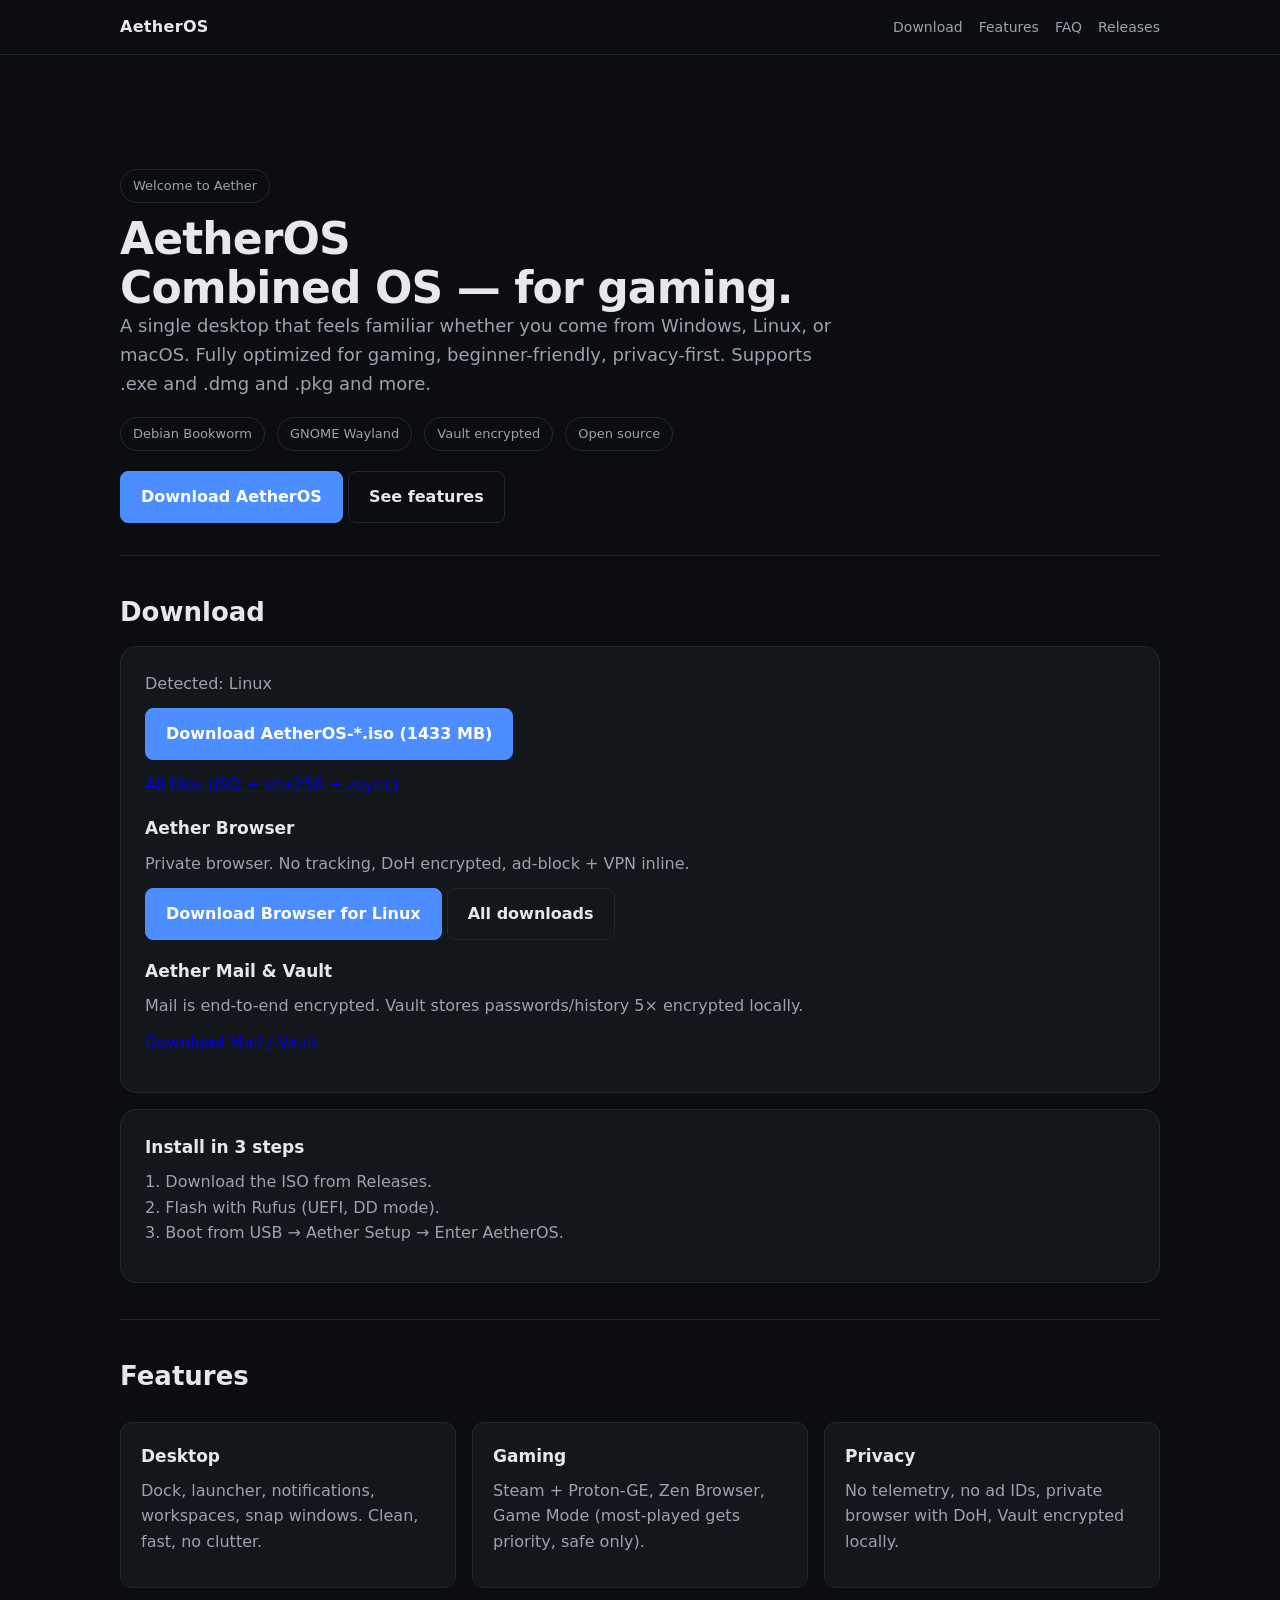
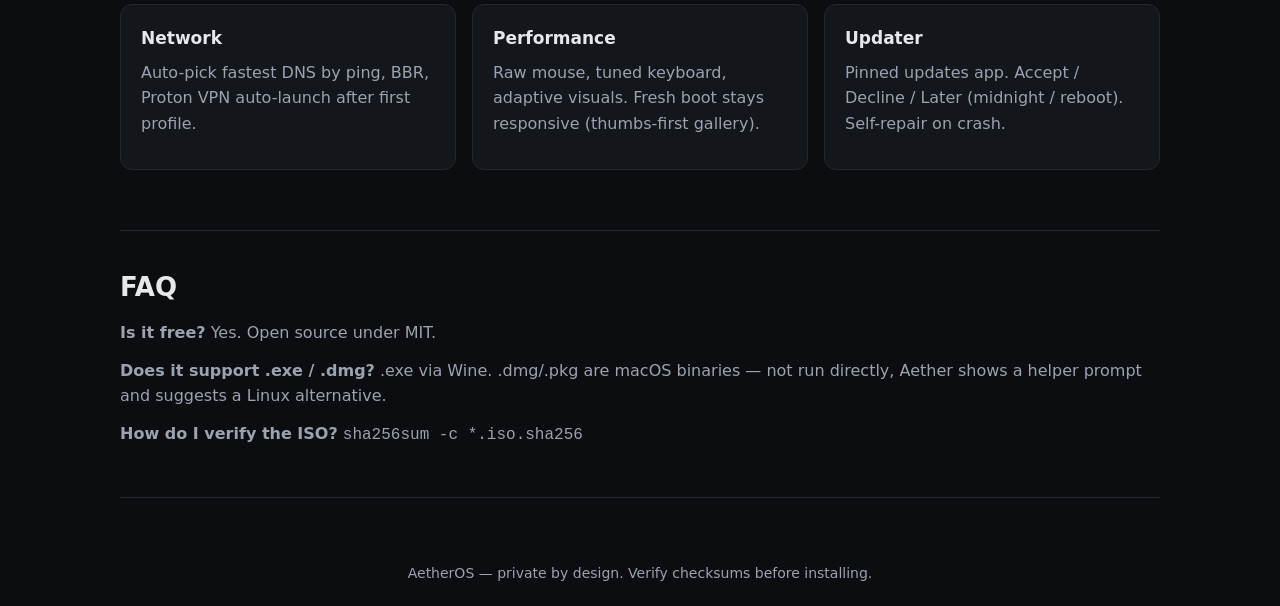
==== commit 5f6195d8: "Fix download links (no 404) + README website link" ====
--- a/aetheros/website/docs/index.html
+++ b/aetheros/website/docs/index.html
@@ -53,7 +53,8 @@
 <h2>Download</h2>
 <div class="download">
 <p id="osDetected">Detecting your OS…</p>
-<p><a class="btn" href="https://github.com/diamantmuqici-dotcom/AetherOS/releases/latest">Latest release (ISO)</a></p>
+<p><a class="btn" href="https://github.com/diamantmuqici-dotcom/AetherOS/releases/download/v0.1.0-proof/live-image-amd64.hybrid.iso">Download AetherOS-*.iso (1433 MB)</a></p>
+<p><a href="https://github.com/diamantmuqici-dotcom/AetherOS/releases/latest">All files (ISO + sha256 + zsync)</a></p>
 <h3 style="margin-top:18px">Aether Browser</h3>
 <p>Private browser. No tracking, DoH encrypted, ad-block + VPN inline.</p>
 <p id="browserLinks"></p>
@@ -90,10 +91,10 @@
 <script>
 const u=navigator.userAgent.toLowerCase();
 let os="Linux", url="";
-if(u.includes("win")){os="Windows";url="https://github.com/diamantmuqici-dotcom/AetherOS/releases/latest/download/AetherBrowser-Windows.zip"}
-else if(u.includes("mac")){os="MacOS";url="https://github.com/diamantmuqici-dotcom/AetherOS/releases/latest/download/AetherBrowser-macOS.zip"}
-else if(u.includes("android")){os="Android";url="https://github.com/diamantmuqici-dotcom/AetherOS/releases/latest/download/AetherBrowser-Android.apk"}
-else{os="Linux";url="https://github.com/diamantmuqici-dotcom/AetherOS/releases/latest/download/AetherBrowser-Linux.sh"}
+if(u.includes("win")){os="Windows";url="https://github.com/diamantmuqici-dotcom/AetherOS/releases/latest"}
+else if(u.includes("mac")){os="MacOS";url="https://github.com/diamantmuqici-dotcom/AetherOS/releases/latest"}
+else if(u.includes("android")){os="Android";url="https://github.com/diamantmuqici-dotcom/AetherOS/releases/latest"}
+else{os="Linux";url="https://github.com/diamantmuqici-dotcom/AetherOS/releases/latest"}
 document.getElementById("osDetected").textContent="Detected: "+os;
 document.getElementById("browserLinks").innerHTML='<a class="btn" href="'+url+'">Download Browser for '+os+'</a> <a class="btn secondary" href="https://github.com/diamantmuqici-dotcom/AetherOS/releases/latest">All downloads</a>';
 </script>
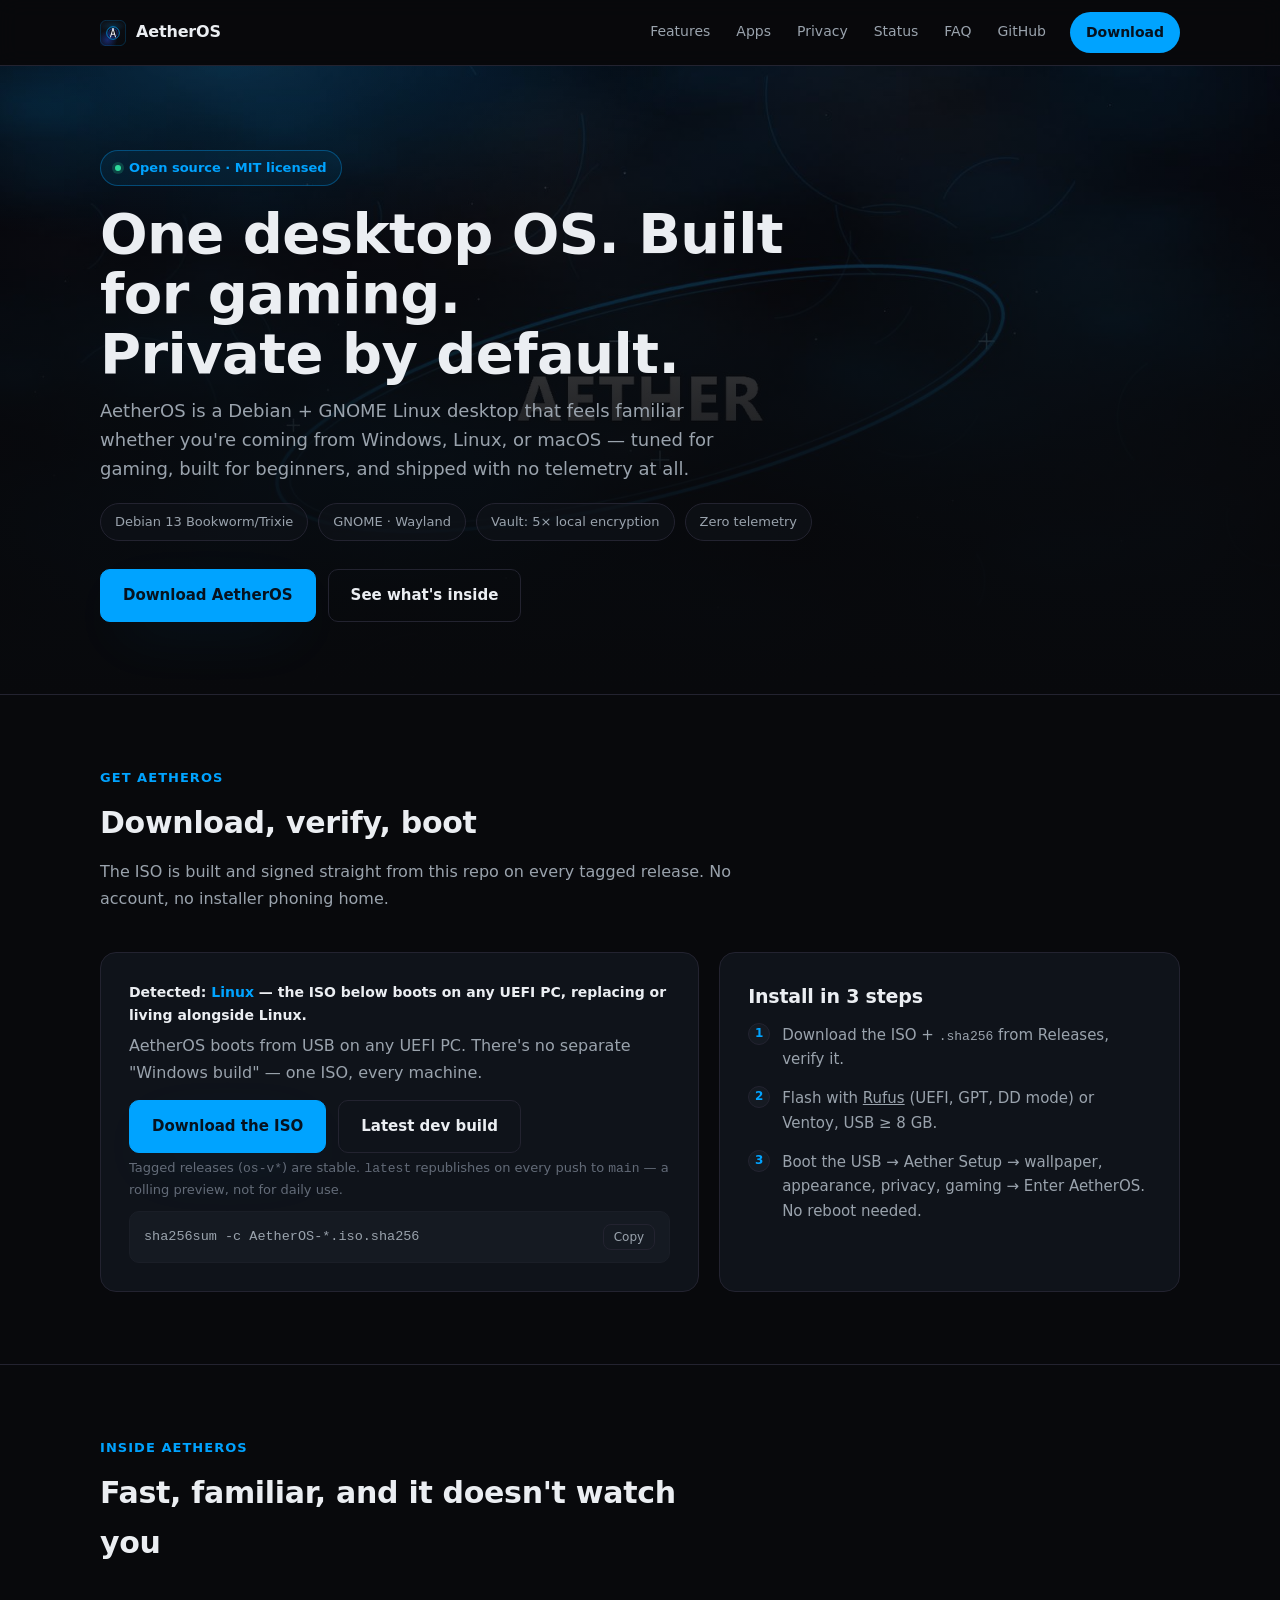
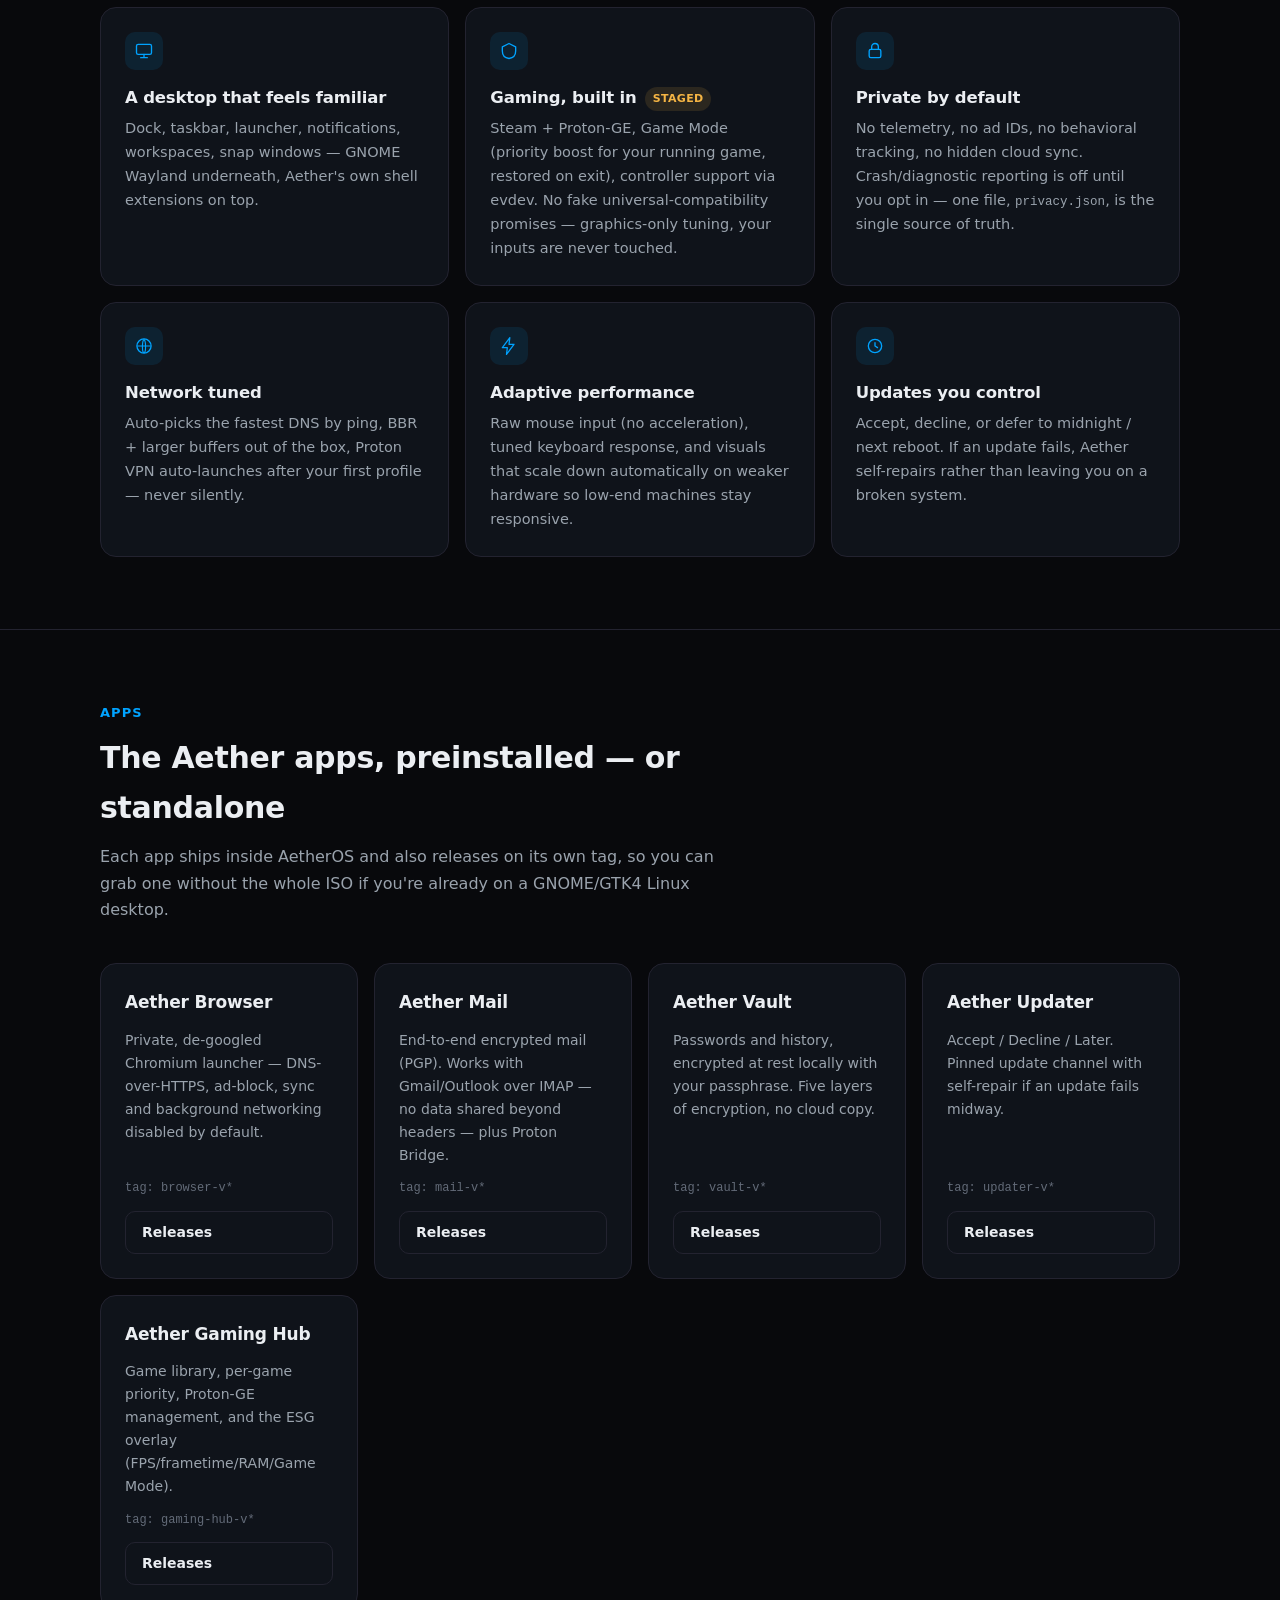
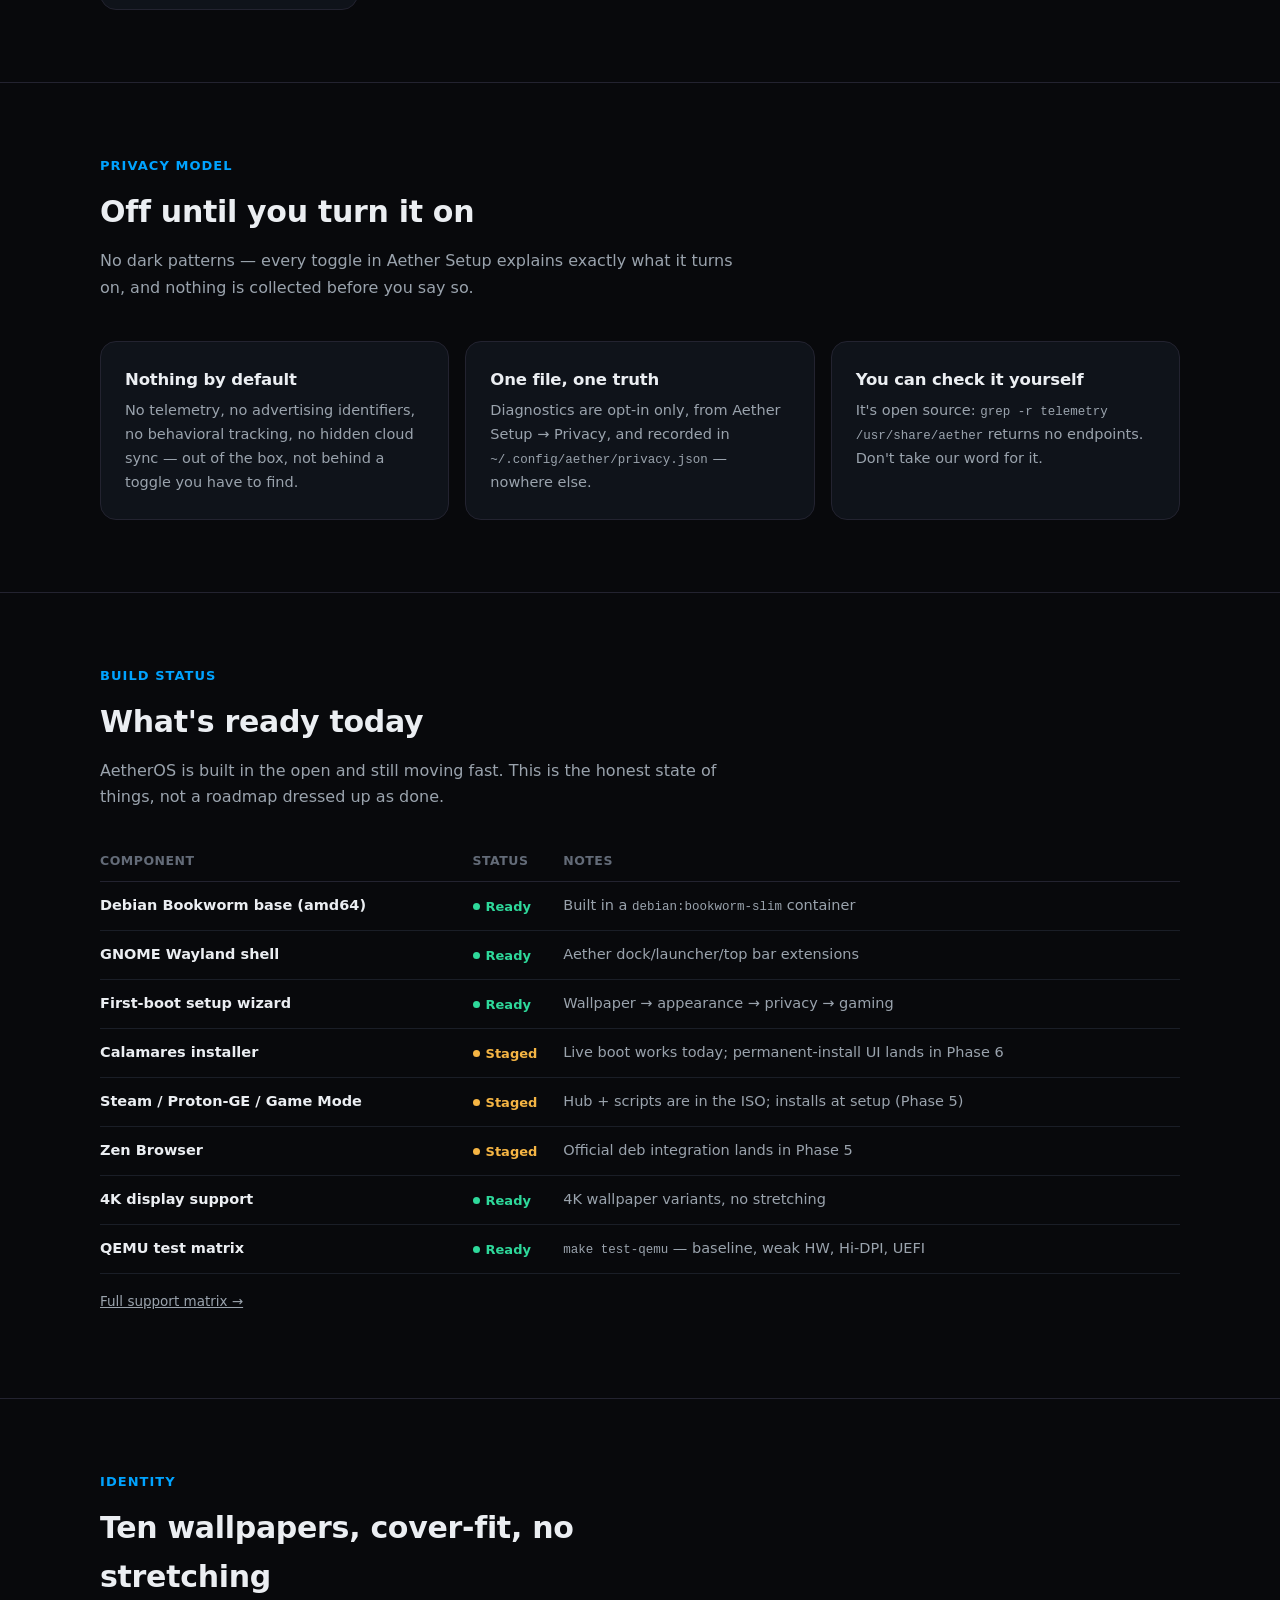
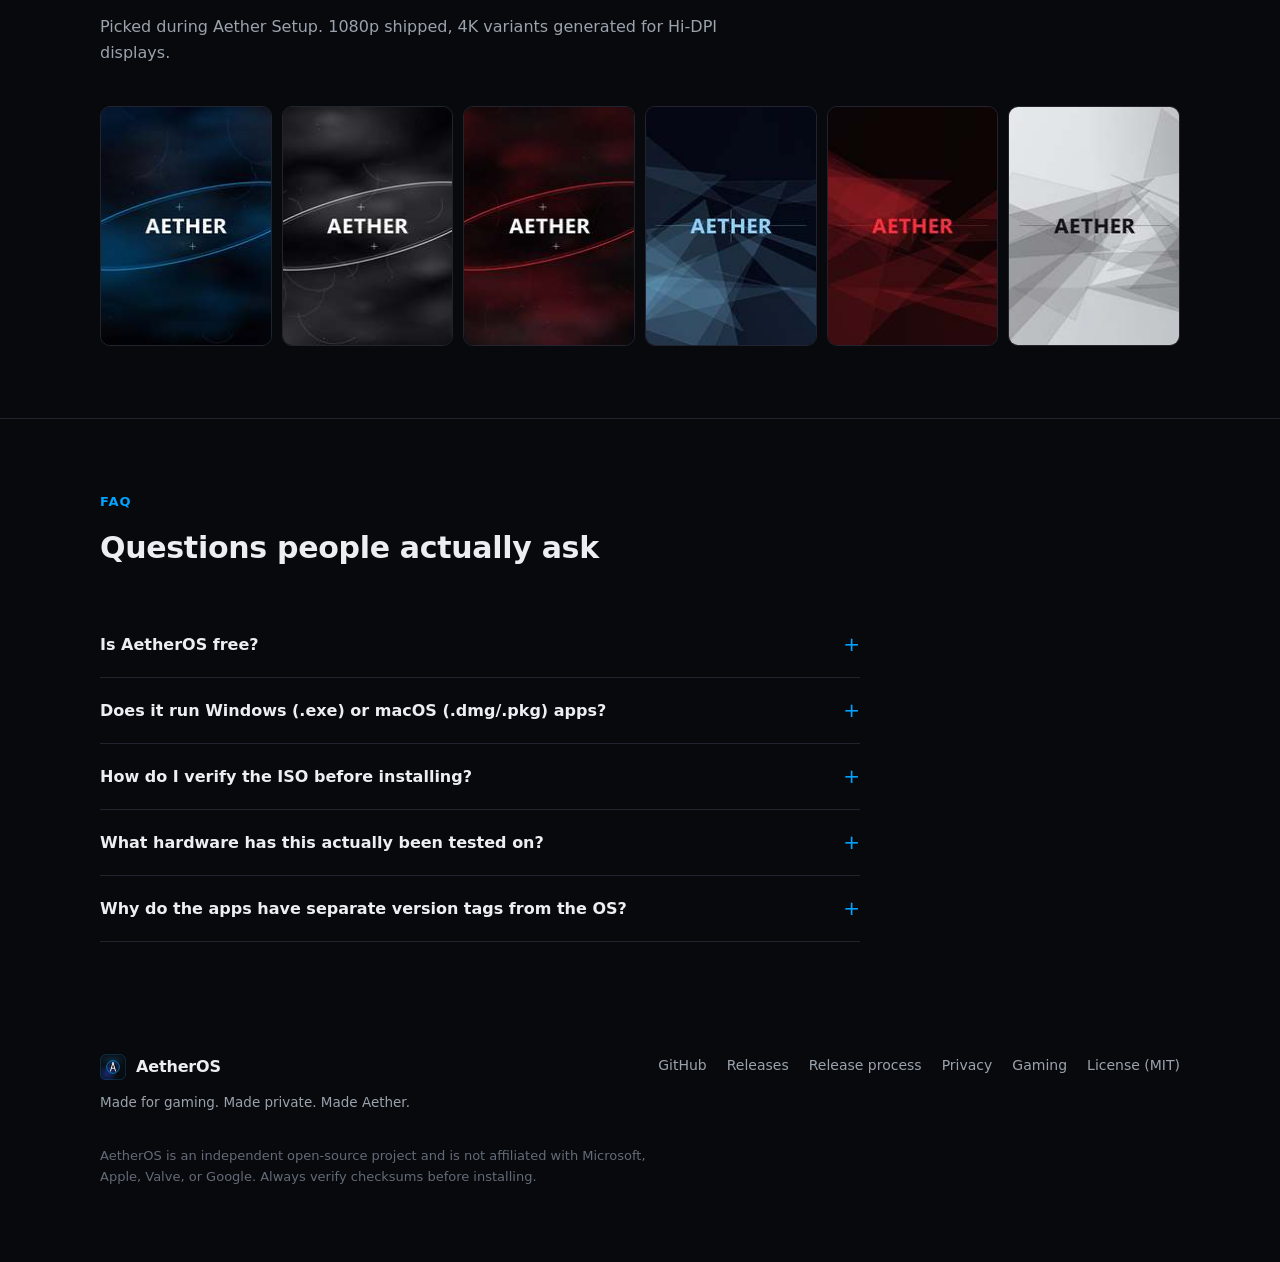
==== commit ea8ad379: "Split app releases from OS releases, redesign website, add LICENSE - Separate GitHub Actions workflo" ====
--- a/aetheros/website/docs/index.html
+++ b/aetheros/website/docs/index.html
@@ -3,99 +3,647 @@
 <head>
 <meta charset="utf-8"/>
 <meta name="viewport" content="width=device-width, initial-scale=1"/>
-<meta name="description" content="AetherOS — a real OS built for gaming, privacy and everyday use. Download, flash, boot."/>
-<title>AetherOS — Download</title>
+<title>AetherOS — a real desktop OS for gaming, built private by design</title>
+<meta name="description" content="AetherOS is a free, open-source Linux desktop (Debian + GNOME) tuned for gaming and built private by default: no telemetry, encrypted vault, Steam + Proton-GE, Game Mode. Download the ISO."/>
+<meta name="theme-color" content="#08090C"/>
+<link rel="canonical" href="https://diamantmuqici-dotcom.github.io/AetherOS/"/>
+<link rel="icon" href="assets/favicon-32.png" sizes="32x32" type="image/png"/>
+<link rel="apple-touch-icon" href="assets/apple-touch-icon.png"/>
+
+<meta property="og:type" content="website"/>
+<meta property="og:title" content="AetherOS — a real desktop OS for gaming, built private by design"/>
+<meta property="og:description" content="Free, open-source Linux desktop tuned for gaming. No telemetry. Encrypted vault. Steam + Proton-GE. Download the ISO, verify, boot."/>
+<meta property="og:image" content="https://diamantmuqici-dotcom.github.io/AetherOS/assets/og-emblem.png"/>
+<meta property="og:url" content="https://diamantmuqici-dotcom.github.io/AetherOS/"/>
+<meta name="twitter:card" content="summary"/>
+<meta name="twitter:title" content="AetherOS — a real desktop OS for gaming, built private by design"/>
+<meta name="twitter:description" content="Free, open-source Linux desktop tuned for gaming. No telemetry. Encrypted vault. Steam + Proton-GE."/>
+<meta name="twitter:image" content="https://diamantmuqici-dotcom.github.io/AetherOS/assets/og-emblem.png"/>
+
+<link rel="preload" href="assets/hero-bg.jpg" as="image"/>
+
 <style>
-:root{--bg:#0B0D10;--card:#13161B;--line:#23272F;--text:#E6E8EC;--muted:#9BA3B0;--accent:#4C8DFF}
-*{margin:0;padding:0;box-sizing:border-box}
-body{background:var(--bg);color:var(--text);font-family:Inter,system-ui,-apple-system,Segoe UI,Roboto,sans-serif;line-height:1.6}
-.topbar{border-bottom:1px solid var(--line);background:var(--bg)}
-.topbar-in{max-width:1080px;margin:auto;padding:14px 20px;display:flex;align-items:center;gap:16px}
-.topbar-in b{font-weight:700;letter-spacing:.02em}
-.topbar-in nav{margin-left:auto;display:flex;gap:16px;font-size:14px}
-.topbar-in a{color:var(--muted);text-decoration:none}
-.topbar-in a:hover{color:var(--text)}
-.wrap{max-width:1080px;margin:auto;padding:40px 20px}
-h1{font-size:44px;line-height:1.1;letter-spacing:-.02em}
-h2{font-size:26px;margin:0 0 12px}
-h3{font-size:17px;margin:0 0 8px}
-p{color:var(--muted);margin:0 0 12px}
-.hero{padding:56px 0 32px;border-bottom:1px solid var(--line)}
-.hero .lead{font-size:18px;max-width:720px}
-.meta{display:flex;gap:12px;flex-wrap:wrap;margin-top:18px}
-.meta span{border:1px solid var(--line);border-radius:999px;padding:6px 12px;font-size:13px;color:var(--muted)}
-.btn{display:inline-block;background:var(--accent);color:#fff;text-decoration:none;font-weight:600;padding:12px 20px;border-radius:8px;border:1px solid var(--accent)}
-.btn.secondary{background:transparent;color:var(--text);border-color:var(--line)}
-.grid{display:grid;grid-template-columns:repeat(3,1fr);gap:16px;margin:24px 0}
-.card{background:var(--card);border:1px solid var(--line);border-radius:12px;padding:20px}
-.section{padding:36px 0;border-bottom:1px solid var(--line)}
-.download{border:1px solid var(--line);border-radius:16px;padding:24px;background:var(--card)}
-.download code{background:#000;border:1px solid var(--line);padding:8px 10px;border-radius:8px;display:block;margin-top:8px}
-footer{color:var(--muted);font-size:14px;padding:24px 20px;text-align:center}
-@media(max-width:800px){.grid{grid-template-columns:1fr}h1{font-size:34px}}
-</style></head>
+:root{
+  --bg:#08090C;
+  --bg-raised:#0F131A;
+  --bg-raised-2:#151A22;
+  --line:#232330;
+  --line-soft:#1A1E27;
+  --text:#EBEEF2;
+  --text-dim:#9AA3AD;
+  --text-faint:#636B78;
+  --accent:#00A3FF;
+  --accent-2:#2B56FF;
+  --success:#2ED99B;
+  --warning:#F5B544;
+  --radius-sm:10px;
+  --radius-md:16px;
+  --radius-lg:20px;
+  --maxw:1120px;
+  --font:"Inter","Segoe UI Variable","Segoe UI",system-ui,-apple-system,Roboto,sans-serif;
+  --mono:ui-monospace,"SF Mono",Consolas,"Liberation Mono",monospace;
+}
+*,*::before,*::after{box-sizing:border-box}
+html{color-scheme:dark}
+body{
+  margin:0;
+  background:var(--bg);
+  color:var(--text);
+  font-family:var(--font);
+  line-height:1.65;
+  -webkit-font-smoothing:antialiased;
+  text-rendering:optimizeLegibility;
+}
+h1,h2,h3{font-weight:800;letter-spacing:-0.01em;margin:0 0 12px}
+p{margin:0 0 14px;color:var(--text-dim);max-width:68ch}
+a{color:inherit}
+img{max-width:100%;display:block}
+.visually-hidden{position:absolute;width:1px;height:1px;overflow:hidden;clip:rect(0 0 0 0);white-space:nowrap}
+
+.skip-link{
+  position:absolute;left:12px;top:-60px;z-index:100;
+  background:var(--accent);color:#06121F;font-weight:700;
+  padding:10px 16px;border-radius:var(--radius-sm);
+  transition:top .15s ease;
+}
+.skip-link:focus{top:12px}
+
+:focus-visible{outline:2px solid var(--accent);outline-offset:2px;border-radius:4px}
+
+.wrap{max-width:var(--maxw);margin:0 auto;padding-inline:20px}
+
+/* Nav */
+.topbar{
+  position:sticky;top:0;z-index:40;
+  background:rgba(8,9,12,.88);
+  backdrop-filter:blur(10px);
+  -webkit-backdrop-filter:blur(10px);
+  border-bottom:1px solid var(--line);
+}
+.topbar-in{
+  display:flex;align-items:center;gap:20px;
+  padding:12px 20px;max-width:var(--maxw);margin:0 auto;
+}
+.brand{display:flex;align-items:center;gap:10px;text-decoration:none;font-weight:800;letter-spacing:-0.01em;font-size:16px}
+.brand img{width:26px;height:26px}
+.brand span{color:var(--text)}
+.topnav{margin-left:auto;display:flex;align-items:center;gap:22px;font-size:14px;overflow-x:auto;scrollbar-width:none}
+.topnav::-webkit-scrollbar{display:none}
+.topnav a{color:var(--text-dim);text-decoration:none;white-space:nowrap;padding:6px 2px;border-bottom:2px solid transparent}
+.topnav a:hover{color:var(--text)}
+.topnav a.cta{
+  color:#06121F;background:var(--accent);font-weight:700;
+  padding:9px 16px;border-radius:999px;border-bottom:none;
+}
+.topnav a.cta:hover{background:#2BB4FF}
+
+/* Buttons */
+.btn{
+  display:inline-flex;align-items:center;gap:8px;
+  background:var(--accent);color:#06121F;text-decoration:none;
+  font-weight:700;font-size:15px;padding:13px 22px;border-radius:var(--radius-sm);
+  border:1px solid var(--accent);
+  box-shadow:0 20px 60px -24px rgba(0,163,255,.45);
+  transition:background .15s ease, transform .1s ease;
+}
+.btn:hover{background:#2BB4FF;transform:translateY(-1px)}
+.btn:active{transform:translateY(0)}
+.btn.secondary{
+  background:transparent;color:var(--text);border-color:var(--line);box-shadow:none;
+}
+.btn.secondary:hover{border-color:var(--accent);background:var(--bg-raised)}
+.btn.small{padding:9px 16px;font-size:14px}
+.btn[disabled],.btn.disabled{opacity:.45;pointer-events:none;box-shadow:none}
+
+/* Hero */
+.hero{
+  position:relative;
+  padding:84px 0 72px;
+  overflow:hidden;
+  border-bottom:1px solid var(--line);
+}
+.hero::before{
+  content:"";position:absolute;inset:0;z-index:0;
+  background:
+    linear-gradient(180deg, rgba(8,9,12,.55) 0%, rgba(8,9,12,.88) 55%, var(--bg) 100%),
+    url("assets/hero-bg.jpg") center 30%/cover no-repeat;
+}
+.hero::after{
+  content:"";position:absolute;inset:0;z-index:0;
+  background:radial-gradient(60% 50% at 18% 0%, rgba(0,163,255,.16), transparent 60%);
+}
+.hero-in{position:relative;z-index:1}
+.kicker{
+  display:inline-flex;align-items:center;gap:8px;
+  font-size:13px;font-weight:600;color:var(--accent);
+  border:1px solid rgba(0,163,255,.35);background:rgba(0,163,255,.08);
+  padding:6px 14px;border-radius:999px;margin-bottom:18px;
+}
+.kicker::before{content:"";width:6px;height:6px;border-radius:50%;background:var(--success);box-shadow:0 0 0 3px rgba(46,217,155,.2)}
+.hero h1{font-size:clamp(32px,5.4vw,56px);line-height:1.08;max-width:18ch}
+.hero .lead{font-size:18px;line-height:1.6;max-width:56ch;color:var(--text-dim)}
+.pillrow{display:flex;gap:10px;flex-wrap:wrap;margin:20px 0 28px}
+.pill{
+  border:1px solid var(--line);border-radius:999px;padding:7px 14px;
+  font-size:13px;color:var(--text-dim);background:rgba(15,19,26,.6);
+}
+.hero-ctas{display:flex;gap:12px;flex-wrap:wrap}
+
+/* Sections */
+.section{padding:72px 0;border-bottom:1px solid var(--line)}
+.section-head{max-width:640px;margin-bottom:40px}
+.eyebrow{
+  font-size:13px;font-weight:700;letter-spacing:.08em;text-transform:uppercase;
+  color:var(--accent);margin-bottom:10px;
+}
+.section h2{font-size:clamp(24px,3.2vw,30px)}
+
+/* Reveal animation */
+.reveal{opacity:0;transform:translateY(18px);transition:opacity .6s ease,transform .6s ease}
+.reveal.is-visible{opacity:1;transform:none}
+@media (prefers-reduced-motion:reduce){
+  .reveal{opacity:1;transform:none;transition:none}
+  *{scroll-behavior:auto !important}
+}
+
+/* Download */
+.download-grid{display:grid;grid-template-columns:1.3fr 1fr;gap:20px;align-items:stretch}
+.card{
+  background:var(--bg-raised);border:1px solid var(--line);
+  border-radius:var(--radius-md);padding:28px;
+}
+.card h3{font-size:19px;margin-bottom:10px}
+#osLine{color:var(--text);font-weight:600;font-size:14px;margin-bottom:6px}
+#osLine span{color:var(--accent)}
+.steps{counter-reset:step;list-style:none;margin:0;padding:0}
+.steps li{
+  counter-increment:step;position:relative;padding-left:34px;margin-bottom:14px;
+  color:var(--text-dim);font-size:15px;
+}
+.steps li::before{
+  content:counter(step);position:absolute;left:0;top:0;
+  width:22px;height:22px;border-radius:50%;background:var(--bg-raised-2);
+  border:1px solid var(--line);color:var(--accent);font-weight:700;font-size:12px;
+  display:flex;align-items:center;justify-content:center;
+}
+.codeblock{
+  background:var(--bg-raised-2);border:1px solid var(--line-soft);border-radius:var(--radius-sm);
+  font-family:var(--mono);font-size:13.5px;color:var(--text-dim);
+  padding:12px 14px;margin-top:10px;display:flex;align-items:center;justify-content:space-between;gap:12px;
+  overflow-x:auto;
+}
+.codeblock button{
+  background:transparent;border:1px solid var(--line);color:var(--text-dim);
+  border-radius:8px;padding:5px 10px;font-size:12px;cursor:pointer;white-space:nowrap;
+  font-family:var(--font);
+}
+.codeblock button:hover{color:var(--text);border-color:var(--accent)}
+
+/* Features */
+.grid3{display:grid;grid-template-columns:repeat(3,1fr);gap:16px}
+.feature{
+  background:var(--bg-raised);border:1px solid var(--line);border-radius:var(--radius-md);
+  padding:24px;
+}
+.feature .ico{
+  width:38px;height:38px;border-radius:10px;background:rgba(0,163,255,.1);
+  display:flex;align-items:center;justify-content:center;margin-bottom:14px;
+  color:var(--accent);
+}
+.feature h3{font-size:16.5px;margin-bottom:6px}
+.feature p{font-size:14.5px;margin:0}
+.badge{
+  display:inline-block;font-size:11px;font-weight:700;letter-spacing:.03em;
+  padding:3px 8px;border-radius:999px;margin-left:8px;vertical-align:middle;text-transform:uppercase;
+}
+.badge.ready{color:var(--success);background:rgba(46,217,155,.12)}
+.badge.staged{color:var(--warning);background:rgba(245,181,68,.12)}
+
+/* Apps */
+.apps-grid{display:grid;grid-template-columns:repeat(auto-fit,minmax(240px,1fr));gap:16px}
+.app-card{
+  background:var(--bg-raised);border:1px solid var(--line);border-radius:var(--radius-md);
+  padding:24px;display:flex;flex-direction:column;gap:12px;
+}
+.app-card h3{font-size:17px;margin:0}
+.app-card p{font-size:14px;margin:0;flex-grow:1}
+.app-card .tag{font-family:var(--mono);font-size:12px;color:var(--text-faint)}
+
+/* Matrix */
+.matrix{width:100%;border-collapse:collapse;font-size:14.5px}
+.matrix th{text-align:left;color:var(--text-faint);font-weight:600;font-size:12.5px;text-transform:uppercase;letter-spacing:.04em;padding:0 0 10px;border-bottom:1px solid var(--line)}
+.matrix td{padding:12px 0;border-bottom:1px solid var(--line-soft);color:var(--text-dim)}
+.matrix td:first-child{color:var(--text);font-weight:600}
+.status{display:inline-flex;align-items:center;gap:6px;font-size:13px;font-weight:600}
+.status.ready{color:var(--success)}
+.status.staged{color:var(--warning)}
+.status::before{content:"";width:7px;height:7px;border-radius:50%;background:currentColor}
+
+/* Wallpapers strip */
+.wall-strip{display:grid;grid-template-columns:repeat(6,1fr);gap:10px}
+.wall-strip img{
+  width:100%;aspect-ratio:4/3;object-fit:cover;border-radius:10px;
+  border:1px solid var(--line);
+}
+
+/* FAQ */
+.faq{max-width:760px}
+details{border-bottom:1px solid var(--line);padding:16px 0}
+summary{
+  cursor:pointer;font-weight:700;font-size:16px;color:var(--text);
+  list-style:none;display:flex;justify-content:space-between;align-items:center;gap:12px;
+}
+summary::-webkit-details-marker{display:none}
+summary::after{content:"+";color:var(--accent);font-size:20px;font-weight:400;flex-shrink:0}
+details[open] summary::after{content:"−"}
+details p{margin-top:10px}
+
+footer{border-top:none;padding:40px 0 60px}
+.footer-grid{display:flex;justify-content:space-between;align-items:flex-start;gap:24px;flex-wrap:wrap}
+.footer-links{display:flex;gap:20px;flex-wrap:wrap;font-size:14px}
+.footer-links a{color:var(--text-dim);text-decoration:none}
+.footer-links a:hover{color:var(--text)}
+footer .fine{color:var(--text-faint);font-size:13px;margin-top:18px}
+
+@media (max-width:860px){
+  .grid3{grid-template-columns:1fr}
+  .download-grid{grid-template-columns:1fr}
+  .wall-strip{grid-template-columns:repeat(3,1fr)}
+}
+@media (max-width:640px){
+  .section{padding:56px 0}
+  .hero{padding:56px 0 48px}
+  .topnav{gap:14px}
+  .topnav a:not(.cta){display:none}
+  .wall-strip{grid-template-columns:repeat(2,1fr)}
+}
+</style>
+</head>
 <body>
-<header class="topbar"><div class="topbar-in">
-<b>AetherOS</b>
-<nav><a href="#download">Download</a><a href="#features">Features</a><a href="#faq">FAQ</a><a href="https://github.com/diamantmuqici-dotcom/AetherOS/releases/latest">Releases</a></nav>
-</div></header>
-
-<div class="wrap">
-<section class="hero">
-<p class="meta" style="border:0;padding:0"><span>Welcome to Aether</span></p>
-<h1>AetherOS<br/>Combined OS — for gaming.</h1>
-<p class="lead">A single desktop that feels familiar whether you come from Windows, Linux, or macOS. Fully optimized for gaming, beginner-friendly, privacy-first. Supports .exe and .dmg and .pkg and more.</p>
-<div class="meta"><span>Debian Bookworm</span><span>GNOME Wayland</span><span>Vault encrypted</span><span>Open source</span></div>
-<div style="margin-top:20px"><a class="btn" href="https://github.com/diamantmuqici-dotcom/AetherOS/releases/latest">Download AetherOS</a> <a class="btn secondary" href="#features">See features</a></div>
+
+<a class="skip-link" href="#main">Skip to content</a>
+
+<header class="topbar">
+  <div class="topbar-in">
+    <a class="brand" href="#top">
+      <img src="assets/aether-logo.svg" alt="" width="26" height="26"/>
+      <span>AetherOS</span>
+    </a>
+    <nav class="topnav" aria-label="Primary">
+      <a href="#features">Features</a>
+      <a href="#apps">Apps</a>
+      <a href="#privacy">Privacy</a>
+      <a href="#status">Status</a>
+      <a href="#faq">FAQ</a>
+      <a href="https://github.com/diamantmuqici-dotcom/AetherOS" target="_blank" rel="noopener">GitHub</a>
+      <a class="cta" href="#download">Download</a>
+    </nav>
+  </div>
+</header>
+
+<main id="main">
+
+<section class="hero" id="top">
+  <div class="wrap hero-in">
+    <span class="kicker">Open source · MIT licensed</span>
+    <h1>One desktop OS. Built for gaming.<br/>Private by default.</h1>
+    <p class="lead">AetherOS is a Debian + GNOME Linux desktop that feels familiar whether you're coming from Windows, Linux, or macOS — tuned for gaming, built for beginners, and shipped with no telemetry at all.</p>
+    <div class="pillrow" aria-hidden="false">
+      <span class="pill">Debian 13 Bookworm/Trixie</span>
+      <span class="pill">GNOME · Wayland</span>
+      <span class="pill">Vault: 5× local encryption</span>
+      <span class="pill">Zero telemetry</span>
+    </div>
+    <div class="hero-ctas">
+      <a class="btn" href="#download">Download AetherOS</a>
+      <a class="btn secondary" href="#features">See what's inside</a>
+    </div>
+  </div>
 </section>
 
 <section class="section" id="download">
-<h2>Download</h2>
-<div class="download">
-<p id="osDetected">Detecting your OS…</p>
-<p><a class="btn" href="https://github.com/diamantmuqici-dotcom/AetherOS/releases/download/v0.1.0-proof/live-image-amd64.hybrid.iso">Download AetherOS-*.iso (1433 MB)</a></p>
-<p><a href="https://github.com/diamantmuqici-dotcom/AetherOS/releases/latest">All files (ISO + sha256 + zsync)</a></p>
-<h3 style="margin-top:18px">Aether Browser</h3>
-<p>Private browser. No tracking, DoH encrypted, ad-block + VPN inline.</p>
-<p id="browserLinks"></p>
-<h3 style="margin-top:18px">Aether Mail &amp; Vault</h3>
-<p>Mail is end-to-end encrypted. Vault stores passwords/history 5× encrypted locally.</p>
-<p><a href="https://github.com/diamantmuqici-dotcom/AetherOS/releases/latest">Download Mail / Vault</a></p>
-</div>
-<div class="download" style="margin-top:16px">
-<h3>Install in 3 steps</h3>
-<p>1. Download the ISO from Releases.<br/>2. Flash with Rufus (UEFI, DD mode).<br/>3. Boot from USB → Aether Setup → Enter AetherOS.</p>
-</div>
+  <div class="wrap">
+    <div class="section-head">
+      <div class="eyebrow">Get AetherOS</div>
+      <h2>Download, verify, boot</h2>
+      <p>The ISO is built and signed straight from this repo on every tagged release. No account, no installer phoning home.</p>
+    </div>
+
+    <div class="download-grid">
+      <div class="card reveal">
+        <p id="osLine">Detecting your platform…</p>
+        <p>AetherOS boots from USB on any UEFI PC. There's no separate "Windows build" — one ISO, every machine.</p>
+        <div class="hero-ctas" style="margin:14px 0 4px">
+          <a class="btn" id="primaryDownload" href="https://github.com/diamantmuqici-dotcom/AetherOS/releases?q=os-v&expanded=true">Download the ISO</a>
+          <a class="btn secondary" href="https://github.com/diamantmuqici-dotcom/AetherOS/releases/tag/latest">Latest dev build</a>
+        </div>
+        <p style="font-size:13px;color:var(--text-faint);margin:0">Tagged releases (<code style="font-family:var(--mono)">os-v*</code>) are stable. <code style="font-family:var(--mono)">latest</code> republishes on every push to <code style="font-family:var(--mono)">main</code> — a rolling preview, not for daily use.</p>
+        <div class="codeblock">
+          <code id="verifyCmd">sha256sum -c AetherOS-*.iso.sha256</code>
+          <button type="button" data-copy="sha256sum -c AetherOS-*.iso.sha256">Copy</button>
+        </div>
+      </div>
+
+      <div class="card reveal">
+        <h3>Install in 3 steps</h3>
+        <ol class="steps">
+          <li>Download the ISO + <code style="font-family:var(--mono);font-size:13px">.sha256</code> from Releases, verify it.</li>
+          <li>Flash with <a href="https://rufus.ie" target="_blank" rel="noopener">Rufus</a> (UEFI, GPT, DD mode) or Ventoy, USB ≥ 8&nbsp;GB.</li>
+          <li>Boot the USB → Aether Setup → wallpaper, appearance, privacy, gaming → Enter AetherOS. No reboot needed.</li>
+        </ol>
+      </div>
+    </div>
+  </div>
 </section>
 
 <section class="section" id="features">
-<h2>Features</h2>
-<div class="grid">
-<article class="card"><h3>Desktop</h3><p>Dock, launcher, notifications, workspaces, snap windows. Clean, fast, no clutter.</p></article>
-<article class="card"><h3>Gaming</h3><p>Steam + Proton-GE, Zen Browser, Game Mode (most-played gets priority, safe only).</p></article>
-<article class="card"><h3>Privacy</h3><p>No telemetry, no ad IDs, private browser with DoH, Vault encrypted locally.</p></article>
-<article class="card"><h3>Network</h3><p>Auto-pick fastest DNS by ping, BBR, Proton VPN auto-launch after first profile.</p></article>
-<article class="card"><h3>Performance</h3><p>Raw mouse, tuned keyboard, adaptive visuals. Fresh boot stays responsive (thumbs-first gallery).</p></article>
-<article class="card"><h3>Updater</h3><p>Pinned updates app. Accept / Decline / Later (midnight / reboot). Self-repair on crash.</p></article>
-</div>
-</section>
-
-<section class="section" id="faq">
-<h2>FAQ</h2>
-<p><b>Is it free?</b> Yes. Open source under MIT.</p>
-<p><b>Does it support .exe / .dmg?</b> .exe via Wine. .dmg/.pkg are macOS binaries — not run directly, Aether shows a helper prompt and suggests a Linux alternative.</p>
-<p><b>How do I verify the ISO?</b> <span style="font-family:ui-monospace,monospace">sha256sum -c *.iso.sha256</span></p>
-</section>
-</div>
-<footer>AetherOS — private by design. Verify checksums before installing.</footer>
+  <div class="wrap">
+    <div class="section-head">
+      <div class="eyebrow">Inside AetherOS</div>
+      <h2>Fast, familiar, and it doesn't watch you</h2>
+    </div>
+    <div class="grid3">
+      <article class="feature reveal">
+        <div class="ico" aria-hidden="true">
+          <svg width="20" height="20" viewBox="0 0 24 24" fill="none"><rect x="3" y="4" width="18" height="12" rx="2" stroke="currentColor" stroke-width="1.6"/><path d="M8 20h8M12 16v4" stroke="currentColor" stroke-width="1.6" stroke-linecap="round"/></svg>
+        </div>
+        <h3>A desktop that feels familiar</h3>
+        <p>Dock, taskbar, launcher, notifications, workspaces, snap windows — GNOME Wayland underneath, Aether's own shell extensions on top.</p>
+      </article>
+      <article class="feature reveal">
+        <div class="ico" aria-hidden="true">
+          <svg width="20" height="20" viewBox="0 0 24 24" fill="none"><path d="M12 3l8 4v5c0 5-3.4 8.4-8 9-4.6-.6-8-4-8-9V7l8-4z" stroke="currentColor" stroke-width="1.6" stroke-linejoin="round"/></svg>
+        </div>
+        <h3>Gaming, built in<span class="badge staged">staged</span></h3>
+        <p>Steam + Proton-GE, Game Mode (priority boost for your running game, restored on exit), controller support via evdev. No fake universal-compatibility promises — graphics-only tuning, your inputs are never touched.</p>
+      </article>
+      <article class="feature reveal">
+        <div class="ico" aria-hidden="true">
+          <svg width="20" height="20" viewBox="0 0 24 24" fill="none"><rect x="5" y="10" width="14" height="10" rx="2" stroke="currentColor" stroke-width="1.6"/><path d="M8 10V7a4 4 0 118 0v3" stroke="currentColor" stroke-width="1.6"/></svg>
+        </div>
+        <h3>Private by default</h3>
+        <p>No telemetry, no ad IDs, no behavioral tracking, no hidden cloud sync. Crash/diagnostic reporting is off until you opt in — one file, <code style="font-family:var(--mono);font-size:12.5px">privacy.json</code>, is the single source of truth.</p>
+      </article>
+      <article class="feature reveal">
+        <div class="ico" aria-hidden="true">
+          <svg width="20" height="20" viewBox="0 0 24 24" fill="none"><circle cx="12" cy="12" r="8.5" stroke="currentColor" stroke-width="1.6"/><path d="M4 12h16M12 4c2.5 2.3 2.5 15.7 0 16M12 4c-2.5 2.3-2.5 15.7 0 16" stroke="currentColor" stroke-width="1.4"/></svg>
+        </div>
+        <h3>Network tuned</h3>
+        <p>Auto-picks the fastest DNS by ping, BBR + larger buffers out of the box, Proton VPN auto-launches after your first profile — never silently.</p>
+      </article>
+      <article class="feature reveal">
+        <div class="ico" aria-hidden="true">
+          <svg width="20" height="20" viewBox="0 0 24 24" fill="none"><path d="M13 2L4 14h6l-1 8 9-12h-6l1-8z" stroke="currentColor" stroke-width="1.5" stroke-linejoin="round"/></svg>
+        </div>
+        <h3>Adaptive performance</h3>
+        <p>Raw mouse input (no acceleration), tuned keyboard response, and visuals that scale down automatically on weaker hardware so low-end machines stay responsive.</p>
+      </article>
+      <article class="feature reveal">
+        <div class="ico" aria-hidden="true">
+          <svg width="20" height="20" viewBox="0 0 24 24" fill="none"><path d="M4 12a8 8 0 1116 0 8 8 0 01-16 0z" stroke="currentColor" stroke-width="1.6"/><path d="M12 8v4l3 2" stroke="currentColor" stroke-width="1.6" stroke-linecap="round"/></svg>
+        </div>
+        <h3>Updates you control</h3>
+        <p>Accept, decline, or defer to midnight / next reboot. If an update fails, Aether self-repairs rather than leaving you on a broken system.</p>
+      </article>
+    </div>
+  </div>
+</section>
+
+<section class="section" id="apps">
+  <div class="wrap">
+    <div class="section-head">
+      <div class="eyebrow">Apps</div>
+      <h2>The Aether apps, preinstalled — or standalone</h2>
+      <p>Each app ships inside AetherOS and also releases on its own tag, so you can grab one without the whole ISO if you're already on a GNOME/GTK4 Linux desktop.</p>
+    </div>
+    <div class="apps-grid">
+      <article class="app-card reveal">
+        <h3>Aether Browser</h3>
+        <p>Private, de-googled Chromium launcher — DNS-over-HTTPS, ad-block, sync and background networking disabled by default.</p>
+        <span class="tag">tag: browser-v*</span>
+        <a class="btn secondary small" href="https://github.com/diamantmuqici-dotcom/AetherOS/releases?q=browser-v&expanded=true">Releases</a>
+      </article>
+      <article class="app-card reveal">
+        <h3>Aether Mail</h3>
+        <p>End-to-end encrypted mail (PGP). Works with Gmail/Outlook over IMAP — no data shared beyond headers — plus Proton Bridge.</p>
+        <span class="tag">tag: mail-v*</span>
+        <a class="btn secondary small" href="https://github.com/diamantmuqici-dotcom/AetherOS/releases?q=mail-v&expanded=true">Releases</a>
+      </article>
+      <article class="app-card reveal">
+        <h3>Aether Vault</h3>
+        <p>Passwords and history, encrypted at rest locally with your passphrase. Five layers of encryption, no cloud copy.</p>
+        <span class="tag">tag: vault-v*</span>
+        <a class="btn secondary small" href="https://github.com/diamantmuqici-dotcom/AetherOS/releases?q=vault-v&expanded=true">Releases</a>
+      </article>
+      <article class="app-card reveal">
+        <h3>Aether Updater</h3>
+        <p>Accept / Decline / Later. Pinned update channel with self-repair if an update fails midway.</p>
+        <span class="tag">tag: updater-v*</span>
+        <a class="btn secondary small" href="https://github.com/diamantmuqici-dotcom/AetherOS/releases?q=updater-v&expanded=true">Releases</a>
+      </article>
+      <article class="app-card reveal">
+        <h3>Aether Gaming Hub</h3>
+        <p>Game library, per-game priority, Proton-GE management, and the ESG overlay (FPS/frametime/RAM/Game Mode).</p>
+        <span class="tag">tag: gaming-hub-v*</span>
+        <a class="btn secondary small" href="https://github.com/diamantmuqici-dotcom/AetherOS/releases?q=gaming-hub-v&expanded=true">Releases</a>
+      </article>
+    </div>
+  </div>
+</section>
+
+<section class="section" id="privacy">
+  <div class="wrap">
+    <div class="section-head">
+      <div class="eyebrow">Privacy model</div>
+      <h2>Off until you turn it on</h2>
+      <p>No dark patterns — every toggle in Aether Setup explains exactly what it turns on, and nothing is collected before you say so.</p>
+    </div>
+    <div class="grid3">
+      <article class="feature reveal">
+        <h3>Nothing by default</h3>
+        <p>No telemetry, no advertising identifiers, no behavioral tracking, no hidden cloud sync — out of the box, not behind a toggle you have to find.</p>
+      </article>
+      <article class="feature reveal">
+        <h3>One file, one truth</h3>
+        <p>Diagnostics are opt-in only, from Aether Setup → Privacy, and recorded in <code style="font-family:var(--mono);font-size:12.5px">~/.config/aether/privacy.json</code> — nowhere else.</p>
+      </article>
+      <article class="feature reveal">
+        <h3>You can check it yourself</h3>
+        <p>It's open source: <code style="font-family:var(--mono);font-size:12.5px">grep -r telemetry /usr/share/aether</code> returns no endpoints. Don't take our word for it.</p>
+      </article>
+    </div>
+  </div>
+</section>
+
+<section class="section" id="status">
+  <div class="wrap">
+    <div class="section-head">
+      <div class="eyebrow">Build status</div>
+      <h2>What's ready today</h2>
+      <p>AetherOS is built in the open and still moving fast. This is the honest state of things, not a roadmap dressed up as done.</p>
+    </div>
+    <table class="matrix reveal">
+      <thead>
+        <tr><th>Component</th><th>Status</th><th>Notes</th></tr>
+      </thead>
+      <tbody>
+        <tr><td>Debian Bookworm base (amd64)</td><td><span class="status ready">Ready</span></td><td>Built in a <code style="font-family:var(--mono);font-size:12.5px">debian:bookworm-slim</code> container</td></tr>
+        <tr><td>GNOME Wayland shell</td><td><span class="status ready">Ready</span></td><td>Aether dock/launcher/top bar extensions</td></tr>
+        <tr><td>First-boot setup wizard</td><td><span class="status ready">Ready</span></td><td>Wallpaper → appearance → privacy → gaming</td></tr>
+        <tr><td>Calamares installer</td><td><span class="status staged">Staged</span></td><td>Live boot works today; permanent-install UI lands in Phase 6</td></tr>
+        <tr><td>Steam / Proton-GE / Game Mode</td><td><span class="status staged">Staged</span></td><td>Hub + scripts are in the ISO; installs at setup (Phase 5)</td></tr>
+        <tr><td>Zen Browser</td><td><span class="status staged">Staged</span></td><td>Official deb integration lands in Phase 5</td></tr>
+        <tr><td>4K display support</td><td><span class="status ready">Ready</span></td><td>4K wallpaper variants, no stretching</td></tr>
+        <tr><td>QEMU test matrix</td><td><span class="status ready">Ready</span></td><td><code style="font-family:var(--mono);font-size:12.5px">make test-qemu</code> — baseline, weak HW, Hi-DPI, UEFI</td></tr>
+      </tbody>
+    </table>
+    <p style="margin-top:16px;font-size:13.5px"><a href="https://github.com/diamantmuqici-dotcom/AetherOS/blob/main/aetheros/docs/SUPPORT_MATRIX.md" target="_blank" rel="noopener">Full support matrix →</a></p>
+  </div>
+</section>
+
+<section class="section" id="wallpapers" style="border-bottom:1px solid var(--line)">
+  <div class="wrap">
+    <div class="section-head">
+      <div class="eyebrow">Identity</div>
+      <h2>Ten wallpapers, cover-fit, no stretching</h2>
+      <p>Picked during Aether Setup. 1080p shipped, 4K variants generated for Hi-DPI displays.</p>
+    </div>
+    <div class="wall-strip reveal">
+      <img src="assets/wallpapers/cosmos-nebula.jpg" alt="Aether wallpaper: Cosmos Nebula" width="320" height="240" loading="lazy"/>
+      <img src="assets/wallpapers/cosmos-void.jpg" alt="Aether wallpaper: Cosmos Void" width="320" height="240" loading="lazy"/>
+      <img src="assets/wallpapers/cosmos-ember.jpg" alt="Aether wallpaper: Cosmos Ember" width="320" height="240" loading="lazy"/>
+      <img src="assets/wallpapers/prism-cyan.jpg" alt="Aether wallpaper: Prism Cyan" width="320" height="240" loading="lazy"/>
+      <img src="assets/wallpapers/prism-crimson.jpg" alt="Aether wallpaper: Prism Crimson" width="320" height="240" loading="lazy"/>
+      <img src="assets/wallpapers/prism-arctic.jpg" alt="Aether wallpaper: Prism Arctic" width="320" height="240" loading="lazy"/>
+    </div>
+  </div>
+</section>
+
+<section class="section" id="faq" style="border-bottom:none">
+  <div class="wrap">
+    <div class="section-head">
+      <div class="eyebrow">FAQ</div>
+      <h2>Questions people actually ask</h2>
+    </div>
+    <div class="faq">
+      <details class="reveal">
+        <summary>Is AetherOS free?</summary>
+        <p>Yes. Everything here — the OS, the shell, the apps, the website — is open source under the <a href="https://github.com/diamantmuqici-dotcom/AetherOS/blob/main/LICENSE" target="_blank" rel="noopener">MIT license</a>. Third-party components it installs (Debian, GNOME, Steam, Proton-GE, Zen Browser) keep their own upstream licenses.</p>
+      </details>
+      <details class="reveal">
+        <summary>Does it run Windows (.exe) or macOS (.dmg/.pkg) apps?</summary>
+        <p><code style="font-family:var(--mono);font-size:13px">.exe</code> files run through Wine/Aether runtimes. <code style="font-family:var(--mono);font-size:13px">.AppImage</code> and <code style="font-family:var(--mono);font-size:13px">.deb</code> install with a double-click. <code style="font-family:var(--mono);font-size:13px">.dmg</code>/<code style="font-family:var(--mono);font-size:13px">.pkg</code> are macOS binaries and genuinely can't run on Linux — Aether shows a clear prompt and suggests a Linux alternative instead of pretending it can.</p>
+      </details>
+      <details class="reveal">
+        <summary>How do I verify the ISO before installing?</summary>
+        <p>Every build publishes a checksum alongside it. Download both files, then run <code style="font-family:var(--mono);font-size:13px">sha256sum -c AetherOS-*.iso.sha256</code> and confirm it says OK before you flash a drive.</p>
+      </details>
+      <details class="reveal">
+        <summary>What hardware has this actually been tested on?</summary>
+        <p>The build host is a Ryzen 7 5700X; the QEMU matrix covers a 4GB baseline, 2GB weak-hardware (adaptive perf drops blur/transparency), Hi-DPI 4K, and UEFI boot. Physical hardware coverage grows as people boot the USB and report back — see the <a href="https://github.com/diamantmuqici-dotcom/AetherOS/blob/main/aetheros/docs/SUPPORT_MATRIX.md" target="_blank" rel="noopener">support matrix</a>.</p>
+      </details>
+      <details class="reveal">
+        <summary>Why do the apps have separate version tags from the OS?</summary>
+        <p>Aether Browser, Mail, Vault, Updater, and Gaming Hub each change on their own schedule and can be useful without the full ISO. A browser fix shouldn't force a new OS release number — so each component tags and releases independently. See <a href="https://github.com/diamantmuqici-dotcom/AetherOS/blob/main/RELEASING.md" target="_blank" rel="noopener">RELEASING.md</a>.</p>
+      </details>
+    </div>
+  </div>
+</section>
+
+</main>
+
+<footer class="wrap">
+  <div class="footer-grid">
+    <div>
+      <a class="brand" href="#top" style="margin-bottom:10px;display:flex">
+        <img src="assets/aether-logo.svg" alt="" width="22" height="22"/>
+        <span>AetherOS</span>
+      </a>
+      <p style="font-size:13.5px;max-width:40ch">Made for gaming. Made private. Made Aether.</p>
+    </div>
+    <nav class="footer-links" aria-label="Footer">
+      <a href="https://github.com/diamantmuqici-dotcom/AetherOS" target="_blank" rel="noopener">GitHub</a>
+      <a href="https://github.com/diamantmuqici-dotcom/AetherOS/releases" target="_blank" rel="noopener">Releases</a>
+      <a href="https://github.com/diamantmuqici-dotcom/AetherOS/blob/main/RELEASING.md" target="_blank" rel="noopener">Release process</a>
+      <a href="https://github.com/diamantmuqici-dotcom/AetherOS/blob/main/aetheros/docs/PRIVACY.md" target="_blank" rel="noopener">Privacy</a>
+      <a href="https://github.com/diamantmuqici-dotcom/AetherOS/blob/main/aetheros/docs/GAMING.md" target="_blank" rel="noopener">Gaming</a>
+      <a href="https://github.com/diamantmuqici-dotcom/AetherOS/blob/main/LICENSE" target="_blank" rel="noopener">License (MIT)</a>
+    </nav>
+  </div>
+  <p class="fine">AetherOS is an independent open-source project and is not affiliated with Microsoft, Apple, Valve, or Google. Always verify checksums before installing.</p>
+</footer>
+
 <script>
-const u=navigator.userAgent.toLowerCase();
-let os="Linux", url="";
-if(u.includes("win")){os="Windows";url="https://github.com/diamantmuqici-dotcom/AetherOS/releases/latest"}
-else if(u.includes("mac")){os="MacOS";url="https://github.com/diamantmuqici-dotcom/AetherOS/releases/latest"}
-else if(u.includes("android")){os="Android";url="https://github.com/diamantmuqici-dotcom/AetherOS/releases/latest"}
-else{os="Linux";url="https://github.com/diamantmuqici-dotcom/AetherOS/releases/latest"}
-document.getElementById("osDetected").textContent="Detected: "+os;
-document.getElementById("browserLinks").innerHTML='<a class="btn" href="'+url+'">Download Browser for '+os+'</a> <a class="btn secondary" href="https://github.com/diamantmuqici-dotcom/AetherOS/releases/latest">All downloads</a>';
+(function(){
+  "use strict";
+
+  // OS detection for the download card — labels only, same download for everyone.
+  var ua = navigator.userAgent.toLowerCase();
+  var os = "Linux";
+  if (ua.indexOf("win") !== -1) os = "Windows";
+  else if (ua.indexOf("mac") !== -1) os = "macOS";
+  else if (ua.indexOf("android") !== -1) os = "Android";
+  else if (ua.indexOf("linux") !== -1) os = "Linux";
+
+  var osLine = document.getElementById("osLine");
+  if (osLine) {
+    if (os === "Android") {
+      osLine.innerHTML = "Detected: <span>Android</span> — AetherOS installs on a PC, not a phone. Grab the ISO below for a spare machine or VM.";
+    } else {
+      osLine.innerHTML = "Detected: <span>" + os + "</span> — the ISO below boots on any UEFI PC, replacing or living alongside " + os + ".";
+    }
+  }
+
+  // Copy-to-clipboard for the verify command.
+  document.querySelectorAll("[data-copy]").forEach(function (btn) {
+    btn.addEventListener("click", function () {
+      var text = btn.getAttribute("data-copy");
+      var done = function () {
+        var original = btn.textContent;
+        btn.textContent = "Copied";
+        setTimeout(function () { btn.textContent = original; }, 1600);
+      };
+      if (navigator.clipboard && navigator.clipboard.writeText) {
+        navigator.clipboard.writeText(text).then(done).catch(function () {});
+      } else {
+        var ta = document.createElement("textarea");
+        ta.value = text; ta.style.position = "fixed"; ta.style.opacity = "0";
+        document.body.appendChild(ta); ta.select();
+        try { document.execCommand("copy"); done(); } catch (e) {}
+        document.body.removeChild(ta);
+      }
+    });
+  });
+
+  // Scroll-reveal, skipped entirely for reduced-motion users. Anything
+  // already near the viewport at load is shown immediately (no flash of
+  // invisible content / no dependence on the observer's first callback
+  // firing before paint); content further down still animates in on scroll.
+  var reduceMotion = window.matchMedia && window.matchMedia("(prefers-reduced-motion: reduce)").matches;
+  var reveals = document.querySelectorAll(".reveal");
+  if (reduceMotion || !("IntersectionObserver" in window)) {
+    reveals.forEach(function (el) { el.classList.add("is-visible"); });
+  } else {
+    var nearStart = window.innerHeight * 1.4;
+    var toObserve = [];
+    reveals.forEach(function (el) {
+      if (el.getBoundingClientRect().top < nearStart) {
+        el.classList.add("is-visible");
+      } else {
+        toObserve.push(el);
+      }
+    });
+    var io = new IntersectionObserver(function (entries) {
+      entries.forEach(function (entry) {
+        if (entry.isIntersecting) {
+          entry.target.classList.add("is-visible");
+          io.unobserve(entry.target);
+        }
+      });
+    }, { threshold: 0.12, rootMargin: "0px 0px -40px 0px" });
+    toObserve.forEach(function (el) { io.observe(el); });
+  }
+})();
 </script>
-</body></html>
+</body>
+</html>
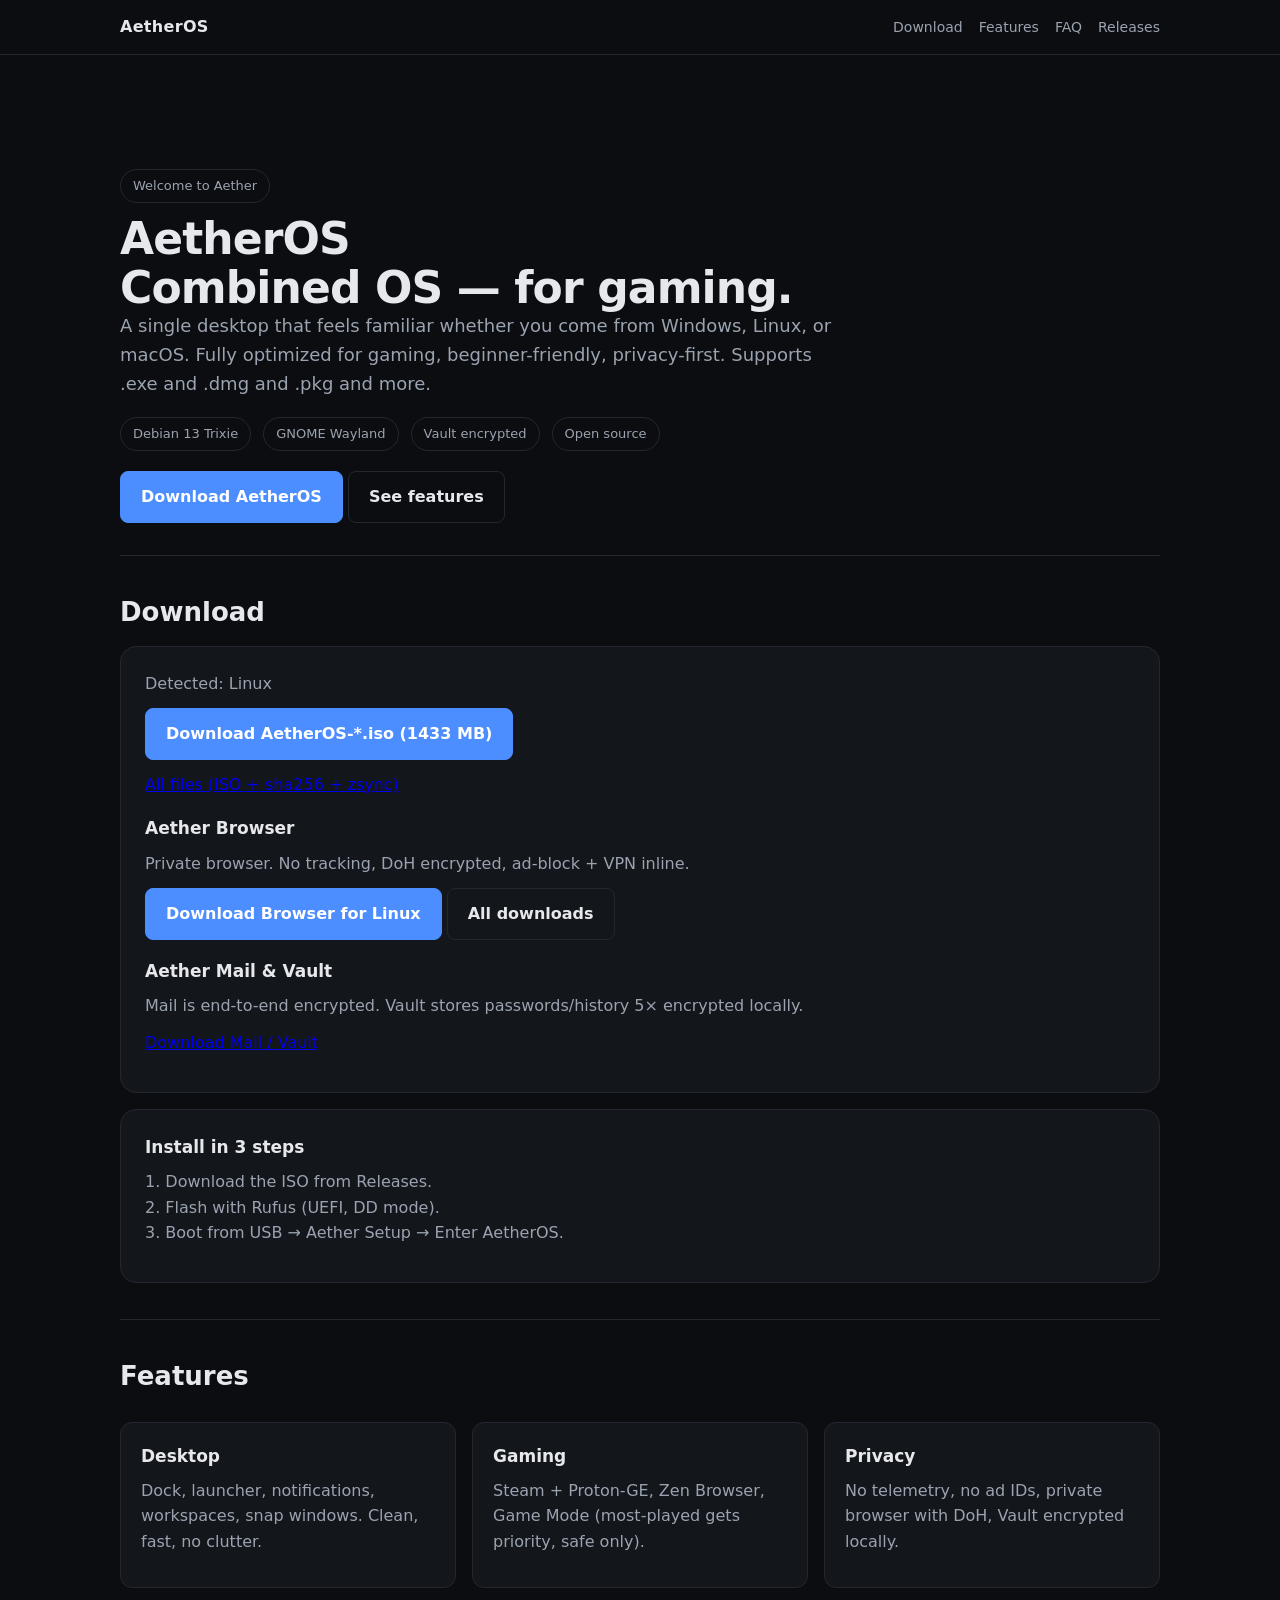
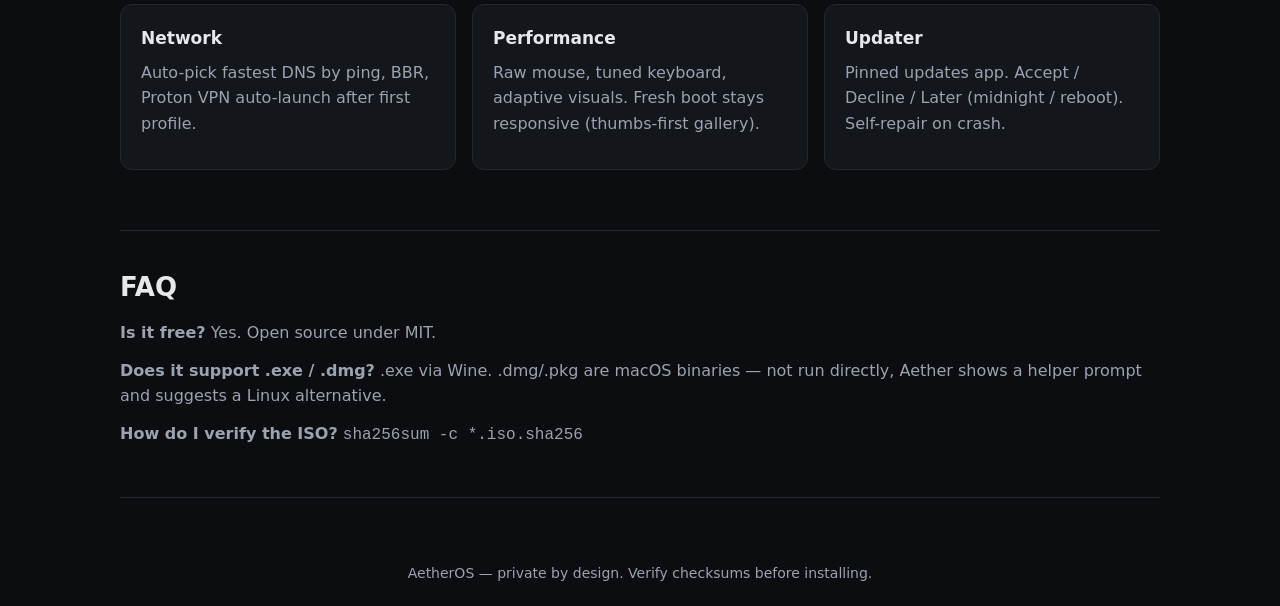
==== commit 3eb93305: "Phase 1: replace insecure vault crypto with audited Argon2id/ChaCha20 core and pin ISO build to Debi" ====
--- a/aetheros/website/docs/index.html
+++ b/aetheros/website/docs/index.html
@@ -3,647 +3,99 @@
 <head>
 <meta charset="utf-8"/>
 <meta name="viewport" content="width=device-width, initial-scale=1"/>
-<title>AetherOS — a real desktop OS for gaming, built private by design</title>
-<meta name="description" content="AetherOS is a free, open-source Linux desktop (Debian + GNOME) tuned for gaming and built private by default: no telemetry, encrypted vault, Steam + Proton-GE, Game Mode. Download the ISO."/>
-<meta name="theme-color" content="#08090C"/>
-<link rel="canonical" href="https://diamantmuqici-dotcom.github.io/AetherOS/"/>
-<link rel="icon" href="assets/favicon-32.png" sizes="32x32" type="image/png"/>
-<link rel="apple-touch-icon" href="assets/apple-touch-icon.png"/>
+<meta name="description" content="AetherOS — a real OS built for gaming, privacy and everyday use. Download, flash, boot."/>
+<title>AetherOS — Download</title>
+<style>
+:root{--bg:#0B0D10;--card:#13161B;--line:#23272F;--text:#E6E8EC;--muted:#9BA3B0;--accent:#4C8DFF}
+*{margin:0;padding:0;box-sizing:border-box}
+body{background:var(--bg);color:var(--text);font-family:Inter,system-ui,-apple-system,Segoe UI,Roboto,sans-serif;line-height:1.6}
+.topbar{border-bottom:1px solid var(--line);background:var(--bg)}
+.topbar-in{max-width:1080px;margin:auto;padding:14px 20px;display:flex;align-items:center;gap:16px}
+.topbar-in b{font-weight:700;letter-spacing:.02em}
+.topbar-in nav{margin-left:auto;display:flex;gap:16px;font-size:14px}
+.topbar-in a{color:var(--muted);text-decoration:none}
+.topbar-in a:hover{color:var(--text)}
+.wrap{max-width:1080px;margin:auto;padding:40px 20px}
+h1{font-size:44px;line-height:1.1;letter-spacing:-.02em}
+h2{font-size:26px;margin:0 0 12px}
+h3{font-size:17px;margin:0 0 8px}
+p{color:var(--muted);margin:0 0 12px}
+.hero{padding:56px 0 32px;border-bottom:1px solid var(--line)}
+.hero .lead{font-size:18px;max-width:720px}
+.meta{display:flex;gap:12px;flex-wrap:wrap;margin-top:18px}
+.meta span{border:1px solid var(--line);border-radius:999px;padding:6px 12px;font-size:13px;color:var(--muted)}
+.btn{display:inline-block;background:var(--accent);color:#fff;text-decoration:none;font-weight:600;padding:12px 20px;border-radius:8px;border:1px solid var(--accent)}
+.btn.secondary{background:transparent;color:var(--text);border-color:var(--line)}
+.grid{display:grid;grid-template-columns:repeat(3,1fr);gap:16px;margin:24px 0}
+.card{background:var(--card);border:1px solid var(--line);border-radius:12px;padding:20px}
+.section{padding:36px 0;border-bottom:1px solid var(--line)}
+.download{border:1px solid var(--line);border-radius:16px;padding:24px;background:var(--card)}
+.download code{background:#000;border:1px solid var(--line);padding:8px 10px;border-radius:8px;display:block;margin-top:8px}
+footer{color:var(--muted);font-size:14px;padding:24px 20px;text-align:center}
+@media(max-width:800px){.grid{grid-template-columns:1fr}h1{font-size:34px}}
+</style></head>
+<body>
+<header class="topbar"><div class="topbar-in">
+<b>AetherOS</b>
+<nav><a href="#download">Download</a><a href="#features">Features</a><a href="#faq">FAQ</a><a href="https://github.com/diamantmuqici-dotcom/AetherOS/releases/latest">Releases</a></nav>
+</div></header>
 
-<meta property="og:type" content="website"/>
-<meta property="og:title" content="AetherOS — a real desktop OS for gaming, built private by design"/>
-<meta property="og:description" content="Free, open-source Linux desktop tuned for gaming. No telemetry. Encrypted vault. Steam + Proton-GE. Download the ISO, verify, boot."/>
-<meta property="og:image" content="https://diamantmuqici-dotcom.github.io/AetherOS/assets/og-emblem.png"/>
-<meta property="og:url" content="https://diamantmuqici-dotcom.github.io/AetherOS/"/>
-<meta name="twitter:card" content="summary"/>
-<meta name="twitter:title" content="AetherOS — a real desktop OS for gaming, built private by design"/>
-<meta name="twitter:description" content="Free, open-source Linux desktop tuned for gaming. No telemetry. Encrypted vault. Steam + Proton-GE."/>
-<meta name="twitter:image" content="https://diamantmuqici-dotcom.github.io/AetherOS/assets/og-emblem.png"/>
-
-<link rel="preload" href="assets/hero-bg.jpg" as="image"/>
-
-<style>
-:root{
-  --bg:#08090C;
-  --bg-raised:#0F131A;
-  --bg-raised-2:#151A22;
-  --line:#232330;
-  --line-soft:#1A1E27;
-  --text:#EBEEF2;
-  --text-dim:#9AA3AD;
-  --text-faint:#636B78;
-  --accent:#00A3FF;
-  --accent-2:#2B56FF;
-  --success:#2ED99B;
-  --warning:#F5B544;
-  --radius-sm:10px;
-  --radius-md:16px;
-  --radius-lg:20px;
-  --maxw:1120px;
-  --font:"Inter","Segoe UI Variable","Segoe UI",system-ui,-apple-system,Roboto,sans-serif;
-  --mono:ui-monospace,"SF Mono",Consolas,"Liberation Mono",monospace;
-}
-*,*::before,*::after{box-sizing:border-box}
-html{color-scheme:dark}
-body{
-  margin:0;
-  background:var(--bg);
-  color:var(--text);
-  font-family:var(--font);
-  line-height:1.65;
-  -webkit-font-smoothing:antialiased;
-  text-rendering:optimizeLegibility;
-}
-h1,h2,h3{font-weight:800;letter-spacing:-0.01em;margin:0 0 12px}
-p{margin:0 0 14px;color:var(--text-dim);max-width:68ch}
-a{color:inherit}
-img{max-width:100%;display:block}
-.visually-hidden{position:absolute;width:1px;height:1px;overflow:hidden;clip:rect(0 0 0 0);white-space:nowrap}
-
-.skip-link{
-  position:absolute;left:12px;top:-60px;z-index:100;
-  background:var(--accent);color:#06121F;font-weight:700;
-  padding:10px 16px;border-radius:var(--radius-sm);
-  transition:top .15s ease;
-}
-.skip-link:focus{top:12px}
-
-:focus-visible{outline:2px solid var(--accent);outline-offset:2px;border-radius:4px}
-
-.wrap{max-width:var(--maxw);margin:0 auto;padding-inline:20px}
-
-/* Nav */
-.topbar{
-  position:sticky;top:0;z-index:40;
-  background:rgba(8,9,12,.88);
-  backdrop-filter:blur(10px);
-  -webkit-backdrop-filter:blur(10px);
-  border-bottom:1px solid var(--line);
-}
-.topbar-in{
-  display:flex;align-items:center;gap:20px;
-  padding:12px 20px;max-width:var(--maxw);margin:0 auto;
-}
-.brand{display:flex;align-items:center;gap:10px;text-decoration:none;font-weight:800;letter-spacing:-0.01em;font-size:16px}
-.brand img{width:26px;height:26px}
-.brand span{color:var(--text)}
-.topnav{margin-left:auto;display:flex;align-items:center;gap:22px;font-size:14px;overflow-x:auto;scrollbar-width:none}
-.topnav::-webkit-scrollbar{display:none}
-.topnav a{color:var(--text-dim);text-decoration:none;white-space:nowrap;padding:6px 2px;border-bottom:2px solid transparent}
-.topnav a:hover{color:var(--text)}
-.topnav a.cta{
-  color:#06121F;background:var(--accent);font-weight:700;
-  padding:9px 16px;border-radius:999px;border-bottom:none;
-}
-.topnav a.cta:hover{background:#2BB4FF}
-
-/* Buttons */
-.btn{
-  display:inline-flex;align-items:center;gap:8px;
-  background:var(--accent);color:#06121F;text-decoration:none;
-  font-weight:700;font-size:15px;padding:13px 22px;border-radius:var(--radius-sm);
-  border:1px solid var(--accent);
-  box-shadow:0 20px 60px -24px rgba(0,163,255,.45);
-  transition:background .15s ease, transform .1s ease;
-}
-.btn:hover{background:#2BB4FF;transform:translateY(-1px)}
-.btn:active{transform:translateY(0)}
-.btn.secondary{
-  background:transparent;color:var(--text);border-color:var(--line);box-shadow:none;
-}
-.btn.secondary:hover{border-color:var(--accent);background:var(--bg-raised)}
-.btn.small{padding:9px 16px;font-size:14px}
-.btn[disabled],.btn.disabled{opacity:.45;pointer-events:none;box-shadow:none}
-
-/* Hero */
-.hero{
-  position:relative;
-  padding:84px 0 72px;
-  overflow:hidden;
-  border-bottom:1px solid var(--line);
-}
-.hero::before{
-  content:"";position:absolute;inset:0;z-index:0;
-  background:
-    linear-gradient(180deg, rgba(8,9,12,.55) 0%, rgba(8,9,12,.88) 55%, var(--bg) 100%),
-    url("assets/hero-bg.jpg") center 30%/cover no-repeat;
-}
-.hero::after{
-  content:"";position:absolute;inset:0;z-index:0;
-  background:radial-gradient(60% 50% at 18% 0%, rgba(0,163,255,.16), transparent 60%);
-}
-.hero-in{position:relative;z-index:1}
-.kicker{
-  display:inline-flex;align-items:center;gap:8px;
-  font-size:13px;font-weight:600;color:var(--accent);
-  border:1px solid rgba(0,163,255,.35);background:rgba(0,163,255,.08);
-  padding:6px 14px;border-radius:999px;margin-bottom:18px;
-}
-.kicker::before{content:"";width:6px;height:6px;border-radius:50%;background:var(--success);box-shadow:0 0 0 3px rgba(46,217,155,.2)}
-.hero h1{font-size:clamp(32px,5.4vw,56px);line-height:1.08;max-width:18ch}
-.hero .lead{font-size:18px;line-height:1.6;max-width:56ch;color:var(--text-dim)}
-.pillrow{display:flex;gap:10px;flex-wrap:wrap;margin:20px 0 28px}
-.pill{
-  border:1px solid var(--line);border-radius:999px;padding:7px 14px;
-  font-size:13px;color:var(--text-dim);background:rgba(15,19,26,.6);
-}
-.hero-ctas{display:flex;gap:12px;flex-wrap:wrap}
-
-/* Sections */
-.section{padding:72px 0;border-bottom:1px solid var(--line)}
-.section-head{max-width:640px;margin-bottom:40px}
-.eyebrow{
-  font-size:13px;font-weight:700;letter-spacing:.08em;text-transform:uppercase;
-  color:var(--accent);margin-bottom:10px;
-}
-.section h2{font-size:clamp(24px,3.2vw,30px)}
-
-/* Reveal animation */
-.reveal{opacity:0;transform:translateY(18px);transition:opacity .6s ease,transform .6s ease}
-.reveal.is-visible{opacity:1;transform:none}
-@media (prefers-reduced-motion:reduce){
-  .reveal{opacity:1;transform:none;transition:none}
-  *{scroll-behavior:auto !important}
-}
-
-/* Download */
-.download-grid{display:grid;grid-template-columns:1.3fr 1fr;gap:20px;align-items:stretch}
-.card{
-  background:var(--bg-raised);border:1px solid var(--line);
-  border-radius:var(--radius-md);padding:28px;
-}
-.card h3{font-size:19px;margin-bottom:10px}
-#osLine{color:var(--text);font-weight:600;font-size:14px;margin-bottom:6px}
-#osLine span{color:var(--accent)}
-.steps{counter-reset:step;list-style:none;margin:0;padding:0}
-.steps li{
-  counter-increment:step;position:relative;padding-left:34px;margin-bottom:14px;
-  color:var(--text-dim);font-size:15px;
-}
-.steps li::before{
-  content:counter(step);position:absolute;left:0;top:0;
-  width:22px;height:22px;border-radius:50%;background:var(--bg-raised-2);
-  border:1px solid var(--line);color:var(--accent);font-weight:700;font-size:12px;
-  display:flex;align-items:center;justify-content:center;
-}
-.codeblock{
-  background:var(--bg-raised-2);border:1px solid var(--line-soft);border-radius:var(--radius-sm);
-  font-family:var(--mono);font-size:13.5px;color:var(--text-dim);
-  padding:12px 14px;margin-top:10px;display:flex;align-items:center;justify-content:space-between;gap:12px;
-  overflow-x:auto;
-}
-.codeblock button{
-  background:transparent;border:1px solid var(--line);color:var(--text-dim);
-  border-radius:8px;padding:5px 10px;font-size:12px;cursor:pointer;white-space:nowrap;
-  font-family:var(--font);
-}
-.codeblock button:hover{color:var(--text);border-color:var(--accent)}
-
-/* Features */
-.grid3{display:grid;grid-template-columns:repeat(3,1fr);gap:16px}
-.feature{
-  background:var(--bg-raised);border:1px solid var(--line);border-radius:var(--radius-md);
-  padding:24px;
-}
-.feature .ico{
-  width:38px;height:38px;border-radius:10px;background:rgba(0,163,255,.1);
-  display:flex;align-items:center;justify-content:center;margin-bottom:14px;
-  color:var(--accent);
-}
-.feature h3{font-size:16.5px;margin-bottom:6px}
-.feature p{font-size:14.5px;margin:0}
-.badge{
-  display:inline-block;font-size:11px;font-weight:700;letter-spacing:.03em;
-  padding:3px 8px;border-radius:999px;margin-left:8px;vertical-align:middle;text-transform:uppercase;
-}
-.badge.ready{color:var(--success);background:rgba(46,217,155,.12)}
-.badge.staged{color:var(--warning);background:rgba(245,181,68,.12)}
-
-/* Apps */
-.apps-grid{display:grid;grid-template-columns:repeat(auto-fit,minmax(240px,1fr));gap:16px}
-.app-card{
-  background:var(--bg-raised);border:1px solid var(--line);border-radius:var(--radius-md);
-  padding:24px;display:flex;flex-direction:column;gap:12px;
-}
-.app-card h3{font-size:17px;margin:0}
-.app-card p{font-size:14px;margin:0;flex-grow:1}
-.app-card .tag{font-family:var(--mono);font-size:12px;color:var(--text-faint)}
-
-/* Matrix */
-.matrix{width:100%;border-collapse:collapse;font-size:14.5px}
-.matrix th{text-align:left;color:var(--text-faint);font-weight:600;font-size:12.5px;text-transform:uppercase;letter-spacing:.04em;padding:0 0 10px;border-bottom:1px solid var(--line)}
-.matrix td{padding:12px 0;border-bottom:1px solid var(--line-soft);color:var(--text-dim)}
-.matrix td:first-child{color:var(--text);font-weight:600}
-.status{display:inline-flex;align-items:center;gap:6px;font-size:13px;font-weight:600}
-.status.ready{color:var(--success)}
-.status.staged{color:var(--warning)}
-.status::before{content:"";width:7px;height:7px;border-radius:50%;background:currentColor}
-
-/* Wallpapers strip */
-.wall-strip{display:grid;grid-template-columns:repeat(6,1fr);gap:10px}
-.wall-strip img{
-  width:100%;aspect-ratio:4/3;object-fit:cover;border-radius:10px;
-  border:1px solid var(--line);
-}
-
-/* FAQ */
-.faq{max-width:760px}
-details{border-bottom:1px solid var(--line);padding:16px 0}
-summary{
-  cursor:pointer;font-weight:700;font-size:16px;color:var(--text);
-  list-style:none;display:flex;justify-content:space-between;align-items:center;gap:12px;
-}
-summary::-webkit-details-marker{display:none}
-summary::after{content:"+";color:var(--accent);font-size:20px;font-weight:400;flex-shrink:0}
-details[open] summary::after{content:"−"}
-details p{margin-top:10px}
-
-footer{border-top:none;padding:40px 0 60px}
-.footer-grid{display:flex;justify-content:space-between;align-items:flex-start;gap:24px;flex-wrap:wrap}
-.footer-links{display:flex;gap:20px;flex-wrap:wrap;font-size:14px}
-.footer-links a{color:var(--text-dim);text-decoration:none}
-.footer-links a:hover{color:var(--text)}
-footer .fine{color:var(--text-faint);font-size:13px;margin-top:18px}
-
-@media (max-width:860px){
-  .grid3{grid-template-columns:1fr}
-  .download-grid{grid-template-columns:1fr}
-  .wall-strip{grid-template-columns:repeat(3,1fr)}
-}
-@media (max-width:640px){
-  .section{padding:56px 0}
-  .hero{padding:56px 0 48px}
-  .topnav{gap:14px}
-  .topnav a:not(.cta){display:none}
-  .wall-strip{grid-template-columns:repeat(2,1fr)}
-}
-</style>
-</head>
-<body>
-
-<a class="skip-link" href="#main">Skip to content</a>
-
-<header class="topbar">
-  <div class="topbar-in">
-    <a class="brand" href="#top">
-      <img src="assets/aether-logo.svg" alt="" width="26" height="26"/>
-      <span>AetherOS</span>
-    </a>
-    <nav class="topnav" aria-label="Primary">
-      <a href="#features">Features</a>
-      <a href="#apps">Apps</a>
-      <a href="#privacy">Privacy</a>
-      <a href="#status">Status</a>
-      <a href="#faq">FAQ</a>
-      <a href="https://github.com/diamantmuqici-dotcom/AetherOS" target="_blank" rel="noopener">GitHub</a>
-      <a class="cta" href="#download">Download</a>
-    </nav>
-  </div>
-</header>
-
-<main id="main">
-
-<section class="hero" id="top">
-  <div class="wrap hero-in">
-    <span class="kicker">Open source · MIT licensed</span>
-    <h1>One desktop OS. Built for gaming.<br/>Private by default.</h1>
-    <p class="lead">AetherOS is a Debian + GNOME Linux desktop that feels familiar whether you're coming from Windows, Linux, or macOS — tuned for gaming, built for beginners, and shipped with no telemetry at all.</p>
-    <div class="pillrow" aria-hidden="false">
-      <span class="pill">Debian 13 Bookworm/Trixie</span>
-      <span class="pill">GNOME · Wayland</span>
-      <span class="pill">Vault: 5× local encryption</span>
-      <span class="pill">Zero telemetry</span>
-    </div>
-    <div class="hero-ctas">
-      <a class="btn" href="#download">Download AetherOS</a>
-      <a class="btn secondary" href="#features">See what's inside</a>
-    </div>
-  </div>
+<div class="wrap">
+<section class="hero">
+<p class="meta" style="border:0;padding:0"><span>Welcome to Aether</span></p>
+<h1>AetherOS<br/>Combined OS — for gaming.</h1>
+<p class="lead">A single desktop that feels familiar whether you come from Windows, Linux, or macOS. Fully optimized for gaming, beginner-friendly, privacy-first. Supports .exe and .dmg and .pkg and more.</p>
+<div class="meta"><span>Debian 13 Trixie</span><span>GNOME Wayland</span><span>Vault encrypted</span><span>Open source</span></div>
+<div style="margin-top:20px"><a class="btn" href="https://github.com/diamantmuqici-dotcom/AetherOS/releases/latest">Download AetherOS</a> <a class="btn secondary" href="#features">See features</a></div>
 </section>
 
 <section class="section" id="download">
-  <div class="wrap">
-    <div class="section-head">
-      <div class="eyebrow">Get AetherOS</div>
-      <h2>Download, verify, boot</h2>
-      <p>The ISO is built and signed straight from this repo on every tagged release. No account, no installer phoning home.</p>
-    </div>
-
-    <div class="download-grid">
-      <div class="card reveal">
-        <p id="osLine">Detecting your platform…</p>
-        <p>AetherOS boots from USB on any UEFI PC. There's no separate "Windows build" — one ISO, every machine.</p>
-        <div class="hero-ctas" style="margin:14px 0 4px">
-          <a class="btn" id="primaryDownload" href="https://github.com/diamantmuqici-dotcom/AetherOS/releases?q=os-v&expanded=true">Download the ISO</a>
-          <a class="btn secondary" href="https://github.com/diamantmuqici-dotcom/AetherOS/releases/tag/latest">Latest dev build</a>
-        </div>
-        <p style="font-size:13px;color:var(--text-faint);margin:0">Tagged releases (<code style="font-family:var(--mono)">os-v*</code>) are stable. <code style="font-family:var(--mono)">latest</code> republishes on every push to <code style="font-family:var(--mono)">main</code> — a rolling preview, not for daily use.</p>
-        <div class="codeblock">
-          <code id="verifyCmd">sha256sum -c AetherOS-*.iso.sha256</code>
-          <button type="button" data-copy="sha256sum -c AetherOS-*.iso.sha256">Copy</button>
-        </div>
-      </div>
-
-      <div class="card reveal">
-        <h3>Install in 3 steps</h3>
-        <ol class="steps">
-          <li>Download the ISO + <code style="font-family:var(--mono);font-size:13px">.sha256</code> from Releases, verify it.</li>
-          <li>Flash with <a href="https://rufus.ie" target="_blank" rel="noopener">Rufus</a> (UEFI, GPT, DD mode) or Ventoy, USB ≥ 8&nbsp;GB.</li>
-          <li>Boot the USB → Aether Setup → wallpaper, appearance, privacy, gaming → Enter AetherOS. No reboot needed.</li>
-        </ol>
-      </div>
-    </div>
-  </div>
+<h2>Download</h2>
+<div class="download">
+<p id="osDetected">Detecting your OS…</p>
+<p><a class="btn" href="https://github.com/diamantmuqici-dotcom/AetherOS/releases/download/v0.1.0-proof/live-image-amd64.hybrid.iso">Download AetherOS-*.iso (1433 MB)</a></p>
+<p><a href="https://github.com/diamantmuqici-dotcom/AetherOS/releases/latest">All files (ISO + sha256 + zsync)</a></p>
+<h3 style="margin-top:18px">Aether Browser</h3>
+<p>Private browser. No tracking, DoH encrypted, ad-block + VPN inline.</p>
+<p id="browserLinks"></p>
+<h3 style="margin-top:18px">Aether Mail &amp; Vault</h3>
+<p>Mail is end-to-end encrypted. Vault stores passwords/history 5× encrypted locally.</p>
+<p><a href="https://github.com/diamantmuqici-dotcom/AetherOS/releases/latest">Download Mail / Vault</a></p>
+</div>
+<div class="download" style="margin-top:16px">
+<h3>Install in 3 steps</h3>
+<p>1. Download the ISO from Releases.<br/>2. Flash with Rufus (UEFI, DD mode).<br/>3. Boot from USB → Aether Setup → Enter AetherOS.</p>
+</div>
 </section>
 
 <section class="section" id="features">
-  <div class="wrap">
-    <div class="section-head">
-      <div class="eyebrow">Inside AetherOS</div>
-      <h2>Fast, familiar, and it doesn't watch you</h2>
-    </div>
-    <div class="grid3">
-      <article class="feature reveal">
-        <div class="ico" aria-hidden="true">
-          <svg width="20" height="20" viewBox="0 0 24 24" fill="none"><rect x="3" y="4" width="18" height="12" rx="2" stroke="currentColor" stroke-width="1.6"/><path d="M8 20h8M12 16v4" stroke="currentColor" stroke-width="1.6" stroke-linecap="round"/></svg>
-        </div>
-        <h3>A desktop that feels familiar</h3>
-        <p>Dock, taskbar, launcher, notifications, workspaces, snap windows — GNOME Wayland underneath, Aether's own shell extensions on top.</p>
-      </article>
-      <article class="feature reveal">
-        <div class="ico" aria-hidden="true">
-          <svg width="20" height="20" viewBox="0 0 24 24" fill="none"><path d="M12 3l8 4v5c0 5-3.4 8.4-8 9-4.6-.6-8-4-8-9V7l8-4z" stroke="currentColor" stroke-width="1.6" stroke-linejoin="round"/></svg>
-        </div>
-        <h3>Gaming, built in<span class="badge staged">staged</span></h3>
-        <p>Steam + Proton-GE, Game Mode (priority boost for your running game, restored on exit), controller support via evdev. No fake universal-compatibility promises — graphics-only tuning, your inputs are never touched.</p>
-      </article>
-      <article class="feature reveal">
-        <div class="ico" aria-hidden="true">
-          <svg width="20" height="20" viewBox="0 0 24 24" fill="none"><rect x="5" y="10" width="14" height="10" rx="2" stroke="currentColor" stroke-width="1.6"/><path d="M8 10V7a4 4 0 118 0v3" stroke="currentColor" stroke-width="1.6"/></svg>
-        </div>
-        <h3>Private by default</h3>
-        <p>No telemetry, no ad IDs, no behavioral tracking, no hidden cloud sync. Crash/diagnostic reporting is off until you opt in — one file, <code style="font-family:var(--mono);font-size:12.5px">privacy.json</code>, is the single source of truth.</p>
-      </article>
-      <article class="feature reveal">
-        <div class="ico" aria-hidden="true">
-          <svg width="20" height="20" viewBox="0 0 24 24" fill="none"><circle cx="12" cy="12" r="8.5" stroke="currentColor" stroke-width="1.6"/><path d="M4 12h16M12 4c2.5 2.3 2.5 15.7 0 16M12 4c-2.5 2.3-2.5 15.7 0 16" stroke="currentColor" stroke-width="1.4"/></svg>
-        </div>
-        <h3>Network tuned</h3>
-        <p>Auto-picks the fastest DNS by ping, BBR + larger buffers out of the box, Proton VPN auto-launches after your first profile — never silently.</p>
-      </article>
-      <article class="feature reveal">
-        <div class="ico" aria-hidden="true">
-          <svg width="20" height="20" viewBox="0 0 24 24" fill="none"><path d="M13 2L4 14h6l-1 8 9-12h-6l1-8z" stroke="currentColor" stroke-width="1.5" stroke-linejoin="round"/></svg>
-        </div>
-        <h3>Adaptive performance</h3>
-        <p>Raw mouse input (no acceleration), tuned keyboard response, and visuals that scale down automatically on weaker hardware so low-end machines stay responsive.</p>
-      </article>
-      <article class="feature reveal">
-        <div class="ico" aria-hidden="true">
-          <svg width="20" height="20" viewBox="0 0 24 24" fill="none"><path d="M4 12a8 8 0 1116 0 8 8 0 01-16 0z" stroke="currentColor" stroke-width="1.6"/><path d="M12 8v4l3 2" stroke="currentColor" stroke-width="1.6" stroke-linecap="round"/></svg>
-        </div>
-        <h3>Updates you control</h3>
-        <p>Accept, decline, or defer to midnight / next reboot. If an update fails, Aether self-repairs rather than leaving you on a broken system.</p>
-      </article>
-    </div>
-  </div>
+<h2>Features</h2>
+<div class="grid">
+<article class="card"><h3>Desktop</h3><p>Dock, launcher, notifications, workspaces, snap windows. Clean, fast, no clutter.</p></article>
+<article class="card"><h3>Gaming</h3><p>Steam + Proton-GE, Zen Browser, Game Mode (most-played gets priority, safe only).</p></article>
+<article class="card"><h3>Privacy</h3><p>No telemetry, no ad IDs, private browser with DoH, Vault encrypted locally.</p></article>
+<article class="card"><h3>Network</h3><p>Auto-pick fastest DNS by ping, BBR, Proton VPN auto-launch after first profile.</p></article>
+<article class="card"><h3>Performance</h3><p>Raw mouse, tuned keyboard, adaptive visuals. Fresh boot stays responsive (thumbs-first gallery).</p></article>
+<article class="card"><h3>Updater</h3><p>Pinned updates app. Accept / Decline / Later (midnight / reboot). Self-repair on crash.</p></article>
+</div>
 </section>
 
-<section class="section" id="apps">
-  <div class="wrap">
-    <div class="section-head">
-      <div class="eyebrow">Apps</div>
-      <h2>The Aether apps, preinstalled — or standalone</h2>
-      <p>Each app ships inside AetherOS and also releases on its own tag, so you can grab one without the whole ISO if you're already on a GNOME/GTK4 Linux desktop.</p>
-    </div>
-    <div class="apps-grid">
-      <article class="app-card reveal">
-        <h3>Aether Browser</h3>
-        <p>Private, de-googled Chromium launcher — DNS-over-HTTPS, ad-block, sync and background networking disabled by default.</p>
-        <span class="tag">tag: browser-v*</span>
-        <a class="btn secondary small" href="https://github.com/diamantmuqici-dotcom/AetherOS/releases?q=browser-v&expanded=true">Releases</a>
-      </article>
-      <article class="app-card reveal">
-        <h3>Aether Mail</h3>
-        <p>End-to-end encrypted mail (PGP). Works with Gmail/Outlook over IMAP — no data shared beyond headers — plus Proton Bridge.</p>
-        <span class="tag">tag: mail-v*</span>
-        <a class="btn secondary small" href="https://github.com/diamantmuqici-dotcom/AetherOS/releases?q=mail-v&expanded=true">Releases</a>
-      </article>
-      <article class="app-card reveal">
-        <h3>Aether Vault</h3>
-        <p>Passwords and history, encrypted at rest locally with your passphrase. Five layers of encryption, no cloud copy.</p>
-        <span class="tag">tag: vault-v*</span>
-        <a class="btn secondary small" href="https://github.com/diamantmuqici-dotcom/AetherOS/releases?q=vault-v&expanded=true">Releases</a>
-      </article>
-      <article class="app-card reveal">
-        <h3>Aether Updater</h3>
-        <p>Accept / Decline / Later. Pinned update channel with self-repair if an update fails midway.</p>
-        <span class="tag">tag: updater-v*</span>
-        <a class="btn secondary small" href="https://github.com/diamantmuqici-dotcom/AetherOS/releases?q=updater-v&expanded=true">Releases</a>
-      </article>
-      <article class="app-card reveal">
-        <h3>Aether Gaming Hub</h3>
-        <p>Game library, per-game priority, Proton-GE management, and the ESG overlay (FPS/frametime/RAM/Game Mode).</p>
-        <span class="tag">tag: gaming-hub-v*</span>
-        <a class="btn secondary small" href="https://github.com/diamantmuqici-dotcom/AetherOS/releases?q=gaming-hub-v&expanded=true">Releases</a>
-      </article>
-    </div>
-  </div>
+<section class="section" id="faq">
+<h2>FAQ</h2>
+<p><b>Is it free?</b> Yes. Open source under MIT.</p>
+<p><b>Does it support .exe / .dmg?</b> .exe via Wine. .dmg/.pkg are macOS binaries — not run directly, Aether shows a helper prompt and suggests a Linux alternative.</p>
+<p><b>How do I verify the ISO?</b> <span style="font-family:ui-monospace,monospace">sha256sum -c *.iso.sha256</span></p>
 </section>
-
-<section class="section" id="privacy">
-  <div class="wrap">
-    <div class="section-head">
-      <div class="eyebrow">Privacy model</div>
-      <h2>Off until you turn it on</h2>
-      <p>No dark patterns — every toggle in Aether Setup explains exactly what it turns on, and nothing is collected before you say so.</p>
-    </div>
-    <div class="grid3">
-      <article class="feature reveal">
-        <h3>Nothing by default</h3>
-        <p>No telemetry, no advertising identifiers, no behavioral tracking, no hidden cloud sync — out of the box, not behind a toggle you have to find.</p>
-      </article>
-      <article class="feature reveal">
-        <h3>One file, one truth</h3>
-        <p>Diagnostics are opt-in only, from Aether Setup → Privacy, and recorded in <code style="font-family:var(--mono);font-size:12.5px">~/.config/aether/privacy.json</code> — nowhere else.</p>
-      </article>
-      <article class="feature reveal">
-        <h3>You can check it yourself</h3>
-        <p>It's open source: <code style="font-family:var(--mono);font-size:12.5px">grep -r telemetry /usr/share/aether</code> returns no endpoints. Don't take our word for it.</p>
-      </article>
-    </div>
-  </div>
-</section>
-
-<section class="section" id="status">
-  <div class="wrap">
-    <div class="section-head">
-      <div class="eyebrow">Build status</div>
-      <h2>What's ready today</h2>
-      <p>AetherOS is built in the open and still moving fast. This is the honest state of things, not a roadmap dressed up as done.</p>
-    </div>
-    <table class="matrix reveal">
-      <thead>
-        <tr><th>Component</th><th>Status</th><th>Notes</th></tr>
-      </thead>
-      <tbody>
-        <tr><td>Debian Bookworm base (amd64)</td><td><span class="status ready">Ready</span></td><td>Built in a <code style="font-family:var(--mono);font-size:12.5px">debian:bookworm-slim</code> container</td></tr>
-        <tr><td>GNOME Wayland shell</td><td><span class="status ready">Ready</span></td><td>Aether dock/launcher/top bar extensions</td></tr>
-        <tr><td>First-boot setup wizard</td><td><span class="status ready">Ready</span></td><td>Wallpaper → appearance → privacy → gaming</td></tr>
-        <tr><td>Calamares installer</td><td><span class="status staged">Staged</span></td><td>Live boot works today; permanent-install UI lands in Phase 6</td></tr>
-        <tr><td>Steam / Proton-GE / Game Mode</td><td><span class="status staged">Staged</span></td><td>Hub + scripts are in the ISO; installs at setup (Phase 5)</td></tr>
-        <tr><td>Zen Browser</td><td><span class="status staged">Staged</span></td><td>Official deb integration lands in Phase 5</td></tr>
-        <tr><td>4K display support</td><td><span class="status ready">Ready</span></td><td>4K wallpaper variants, no stretching</td></tr>
-        <tr><td>QEMU test matrix</td><td><span class="status ready">Ready</span></td><td><code style="font-family:var(--mono);font-size:12.5px">make test-qemu</code> — baseline, weak HW, Hi-DPI, UEFI</td></tr>
-      </tbody>
-    </table>
-    <p style="margin-top:16px;font-size:13.5px"><a href="https://github.com/diamantmuqici-dotcom/AetherOS/blob/main/aetheros/docs/SUPPORT_MATRIX.md" target="_blank" rel="noopener">Full support matrix →</a></p>
-  </div>
-</section>
-
-<section class="section" id="wallpapers" style="border-bottom:1px solid var(--line)">
-  <div class="wrap">
-    <div class="section-head">
-      <div class="eyebrow">Identity</div>
-      <h2>Ten wallpapers, cover-fit, no stretching</h2>
-      <p>Picked during Aether Setup. 1080p shipped, 4K variants generated for Hi-DPI displays.</p>
-    </div>
-    <div class="wall-strip reveal">
-      <img src="assets/wallpapers/cosmos-nebula.jpg" alt="Aether wallpaper: Cosmos Nebula" width="320" height="240" loading="lazy"/>
-      <img src="assets/wallpapers/cosmos-void.jpg" alt="Aether wallpaper: Cosmos Void" width="320" height="240" loading="lazy"/>
-      <img src="assets/wallpapers/cosmos-ember.jpg" alt="Aether wallpaper: Cosmos Ember" width="320" height="240" loading="lazy"/>
-      <img src="assets/wallpapers/prism-cyan.jpg" alt="Aether wallpaper: Prism Cyan" width="320" height="240" loading="lazy"/>
-      <img src="assets/wallpapers/prism-crimson.jpg" alt="Aether wallpaper: Prism Crimson" width="320" height="240" loading="lazy"/>
-      <img src="assets/wallpapers/prism-arctic.jpg" alt="Aether wallpaper: Prism Arctic" width="320" height="240" loading="lazy"/>
-    </div>
-  </div>
-</section>
-
-<section class="section" id="faq" style="border-bottom:none">
-  <div class="wrap">
-    <div class="section-head">
-      <div class="eyebrow">FAQ</div>
-      <h2>Questions people actually ask</h2>
-    </div>
-    <div class="faq">
-      <details class="reveal">
-        <summary>Is AetherOS free?</summary>
-        <p>Yes. Everything here — the OS, the shell, the apps, the website — is open source under the <a href="https://github.com/diamantmuqici-dotcom/AetherOS/blob/main/LICENSE" target="_blank" rel="noopener">MIT license</a>. Third-party components it installs (Debian, GNOME, Steam, Proton-GE, Zen Browser) keep their own upstream licenses.</p>
-      </details>
-      <details class="reveal">
-        <summary>Does it run Windows (.exe) or macOS (.dmg/.pkg) apps?</summary>
-        <p><code style="font-family:var(--mono);font-size:13px">.exe</code> files run through Wine/Aether runtimes. <code style="font-family:var(--mono);font-size:13px">.AppImage</code> and <code style="font-family:var(--mono);font-size:13px">.deb</code> install with a double-click. <code style="font-family:var(--mono);font-size:13px">.dmg</code>/<code style="font-family:var(--mono);font-size:13px">.pkg</code> are macOS binaries and genuinely can't run on Linux — Aether shows a clear prompt and suggests a Linux alternative instead of pretending it can.</p>
-      </details>
-      <details class="reveal">
-        <summary>How do I verify the ISO before installing?</summary>
-        <p>Every build publishes a checksum alongside it. Download both files, then run <code style="font-family:var(--mono);font-size:13px">sha256sum -c AetherOS-*.iso.sha256</code> and confirm it says OK before you flash a drive.</p>
-      </details>
-      <details class="reveal">
-        <summary>What hardware has this actually been tested on?</summary>
-        <p>The build host is a Ryzen 7 5700X; the QEMU matrix covers a 4GB baseline, 2GB weak-hardware (adaptive perf drops blur/transparency), Hi-DPI 4K, and UEFI boot. Physical hardware coverage grows as people boot the USB and report back — see the <a href="https://github.com/diamantmuqici-dotcom/AetherOS/blob/main/aetheros/docs/SUPPORT_MATRIX.md" target="_blank" rel="noopener">support matrix</a>.</p>
-      </details>
-      <details class="reveal">
-        <summary>Why do the apps have separate version tags from the OS?</summary>
-        <p>Aether Browser, Mail, Vault, Updater, and Gaming Hub each change on their own schedule and can be useful without the full ISO. A browser fix shouldn't force a new OS release number — so each component tags and releases independently. See <a href="https://github.com/diamantmuqici-dotcom/AetherOS/blob/main/RELEASING.md" target="_blank" rel="noopener">RELEASING.md</a>.</p>
-      </details>
-    </div>
-  </div>
-</section>
-
-</main>
-
-<footer class="wrap">
-  <div class="footer-grid">
-    <div>
-      <a class="brand" href="#top" style="margin-bottom:10px;display:flex">
-        <img src="assets/aether-logo.svg" alt="" width="22" height="22"/>
-        <span>AetherOS</span>
-      </a>
-      <p style="font-size:13.5px;max-width:40ch">Made for gaming. Made private. Made Aether.</p>
-    </div>
-    <nav class="footer-links" aria-label="Footer">
-      <a href="https://github.com/diamantmuqici-dotcom/AetherOS" target="_blank" rel="noopener">GitHub</a>
-      <a href="https://github.com/diamantmuqici-dotcom/AetherOS/releases" target="_blank" rel="noopener">Releases</a>
-      <a href="https://github.com/diamantmuqici-dotcom/AetherOS/blob/main/RELEASING.md" target="_blank" rel="noopener">Release process</a>
-      <a href="https://github.com/diamantmuqici-dotcom/AetherOS/blob/main/aetheros/docs/PRIVACY.md" target="_blank" rel="noopener">Privacy</a>
-      <a href="https://github.com/diamantmuqici-dotcom/AetherOS/blob/main/aetheros/docs/GAMING.md" target="_blank" rel="noopener">Gaming</a>
-      <a href="https://github.com/diamantmuqici-dotcom/AetherOS/blob/main/LICENSE" target="_blank" rel="noopener">License (MIT)</a>
-    </nav>
-  </div>
-  <p class="fine">AetherOS is an independent open-source project and is not affiliated with Microsoft, Apple, Valve, or Google. Always verify checksums before installing.</p>
-</footer>
-
+</div>
+<footer>AetherOS — private by design. Verify checksums before installing.</footer>
 <script>
-(function(){
-  "use strict";
-
-  // OS detection for the download card — labels only, same download for everyone.
-  var ua = navigator.userAgent.toLowerCase();
-  var os = "Linux";
-  if (ua.indexOf("win") !== -1) os = "Windows";
-  else if (ua.indexOf("mac") !== -1) os = "macOS";
-  else if (ua.indexOf("android") !== -1) os = "Android";
-  else if (ua.indexOf("linux") !== -1) os = "Linux";
-
-  var osLine = document.getElementById("osLine");
-  if (osLine) {
-    if (os === "Android") {
-      osLine.innerHTML = "Detected: <span>Android</span> — AetherOS installs on a PC, not a phone. Grab the ISO below for a spare machine or VM.";
-    } else {
-      osLine.innerHTML = "Detected: <span>" + os + "</span> — the ISO below boots on any UEFI PC, replacing or living alongside " + os + ".";
-    }
-  }
-
-  // Copy-to-clipboard for the verify command.
-  document.querySelectorAll("[data-copy]").forEach(function (btn) {
-    btn.addEventListener("click", function () {
-      var text = btn.getAttribute("data-copy");
-      var done = function () {
-        var original = btn.textContent;
-        btn.textContent = "Copied";
-        setTimeout(function () { btn.textContent = original; }, 1600);
-      };
-      if (navigator.clipboard && navigator.clipboard.writeText) {
-        navigator.clipboard.writeText(text).then(done).catch(function () {});
-      } else {
-        var ta = document.createElement("textarea");
-        ta.value = text; ta.style.position = "fixed"; ta.style.opacity = "0";
-        document.body.appendChild(ta); ta.select();
-        try { document.execCommand("copy"); done(); } catch (e) {}
-        document.body.removeChild(ta);
-      }
-    });
-  });
-
-  // Scroll-reveal, skipped entirely for reduced-motion users. Anything
-  // already near the viewport at load is shown immediately (no flash of
-  // invisible content / no dependence on the observer's first callback
-  // firing before paint); content further down still animates in on scroll.
-  var reduceMotion = window.matchMedia && window.matchMedia("(prefers-reduced-motion: reduce)").matches;
-  var reveals = document.querySelectorAll(".reveal");
-  if (reduceMotion || !("IntersectionObserver" in window)) {
-    reveals.forEach(function (el) { el.classList.add("is-visible"); });
-  } else {
-    var nearStart = window.innerHeight * 1.4;
-    var toObserve = [];
-    reveals.forEach(function (el) {
-      if (el.getBoundingClientRect().top < nearStart) {
-        el.classList.add("is-visible");
-      } else {
-        toObserve.push(el);
-      }
-    });
-    var io = new IntersectionObserver(function (entries) {
-      entries.forEach(function (entry) {
-        if (entry.isIntersecting) {
-          entry.target.classList.add("is-visible");
-          io.unobserve(entry.target);
-        }
-      });
-    }, { threshold: 0.12, rootMargin: "0px 0px -40px 0px" });
-    toObserve.forEach(function (el) { io.observe(el); });
-  }
-})();
+const u=navigator.userAgent.toLowerCase();
+let os="Linux", url="";
+if(u.includes("win")){os="Windows";url="https://github.com/diamantmuqici-dotcom/AetherOS/releases/latest"}
+else if(u.includes("mac")){os="MacOS";url="https://github.com/diamantmuqici-dotcom/AetherOS/releases/latest"}
+else if(u.includes("android")){os="Android";url="https://github.com/diamantmuqici-dotcom/AetherOS/releases/latest"}
+else{os="Linux";url="https://github.com/diamantmuqici-dotcom/AetherOS/releases/latest"}
+document.getElementById("osDetected").textContent="Detected: "+os;
+document.getElementById("browserLinks").innerHTML='<a class="btn" href="'+url+'">Download Browser for '+os+'</a> <a class="btn secondary" href="https://github.com/diamantmuqici-dotcom/AetherOS/releases/latest">All downloads</a>';
 </script>
-</body>
-</html>
+</body></html>
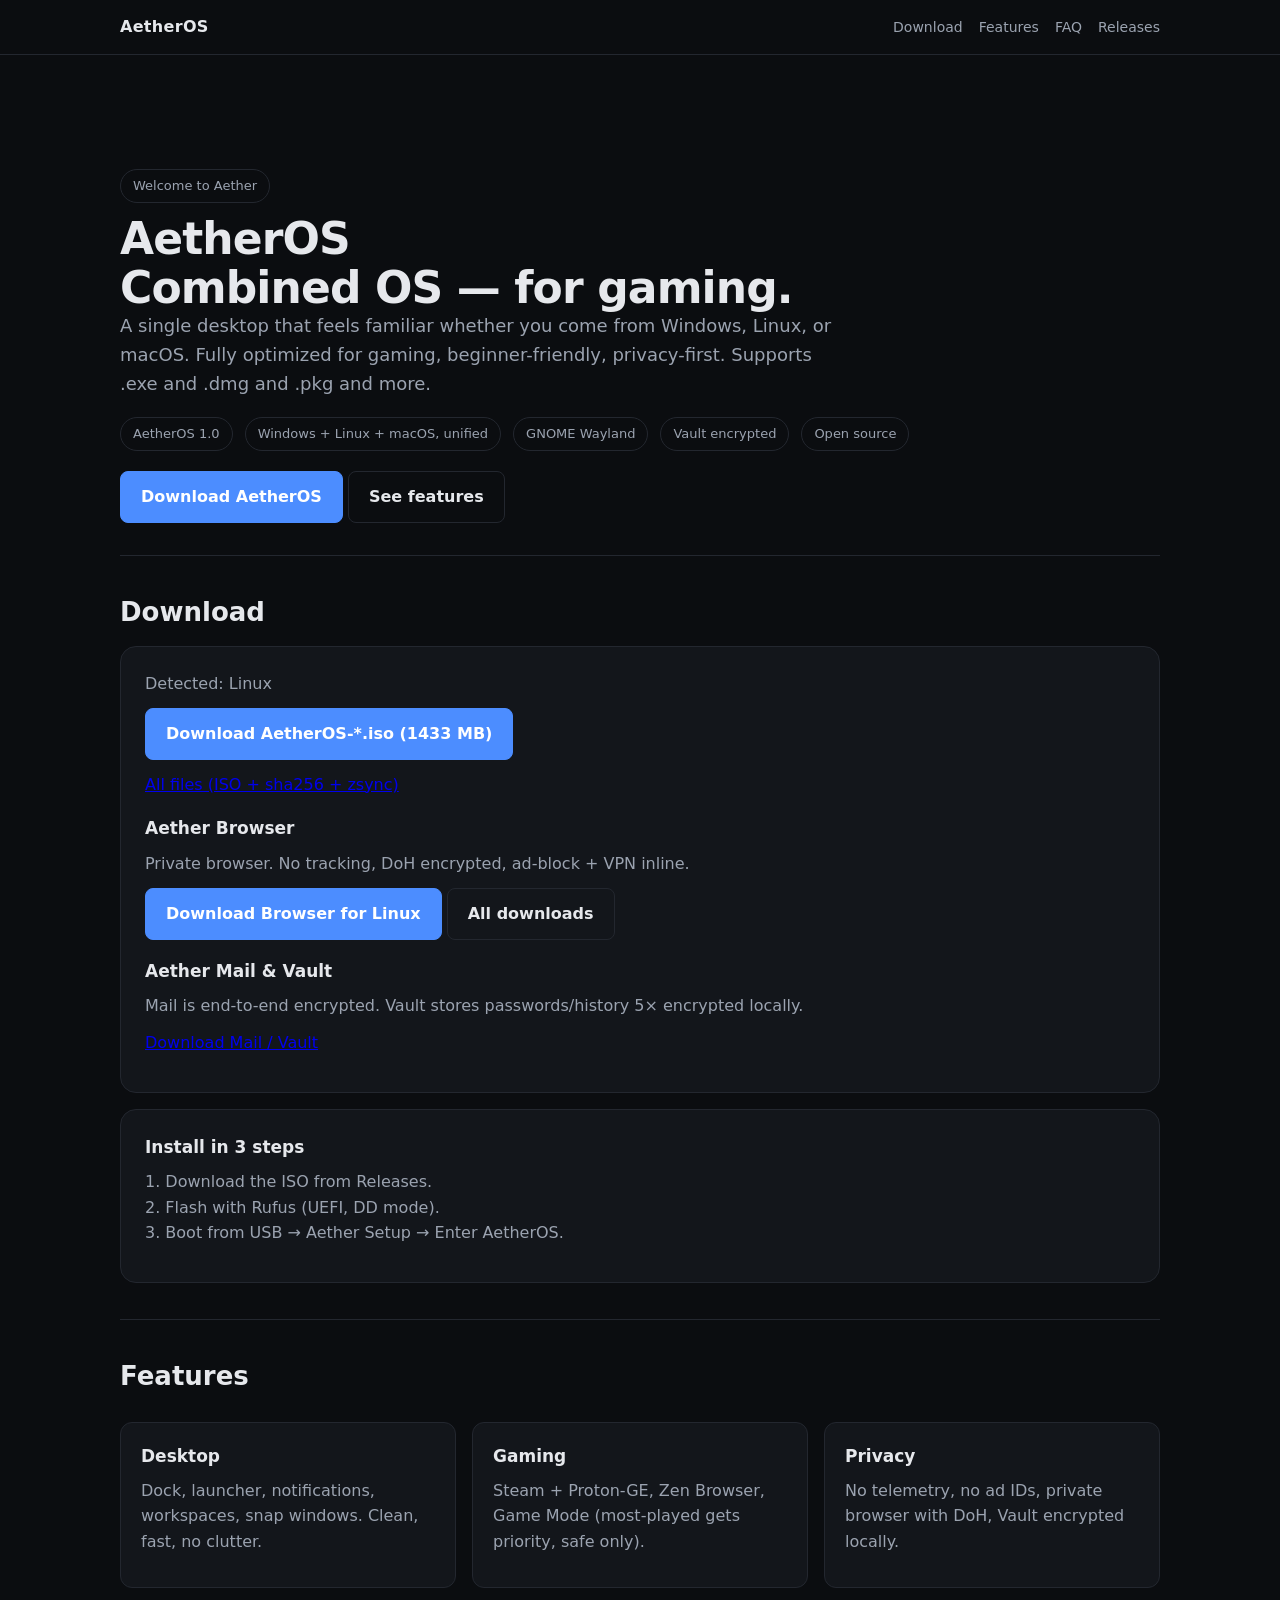
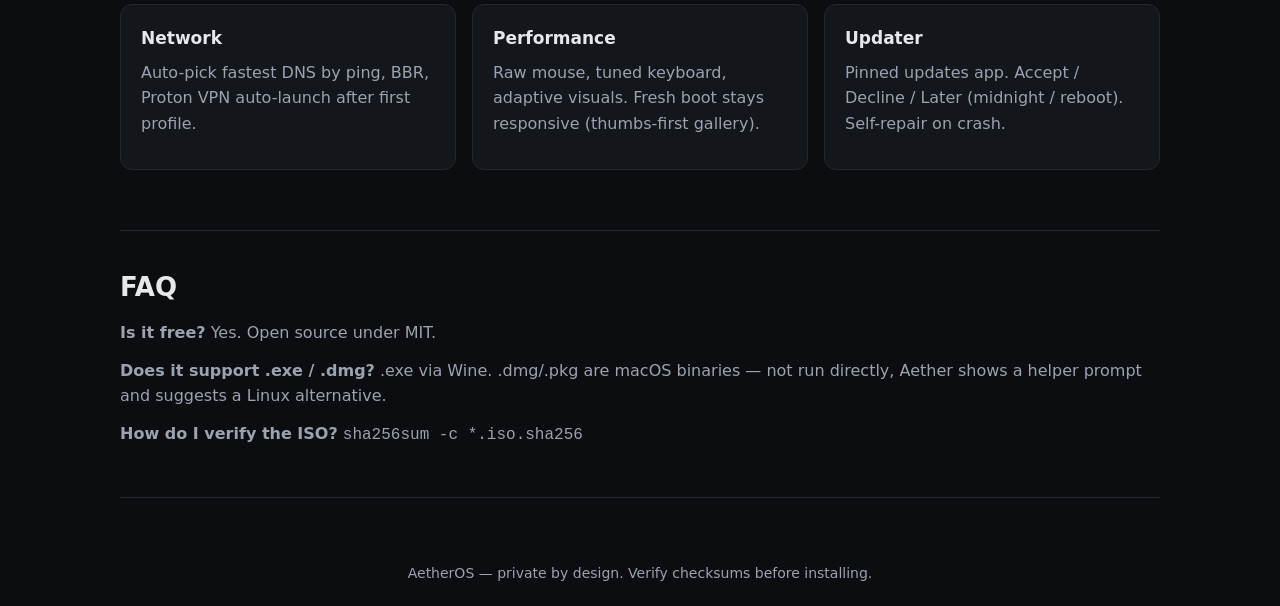
==== commit 83e85653: "Rebrand AetherOS surfaces: Aether-only boot splash, os-release, docs and website" ====
--- a/aetheros/website/docs/index.html
+++ b/aetheros/website/docs/index.html
@@ -45,7 +45,7 @@
 <p class="meta" style="border:0;padding:0"><span>Welcome to Aether</span></p>
 <h1>AetherOS<br/>Combined OS — for gaming.</h1>
 <p class="lead">A single desktop that feels familiar whether you come from Windows, Linux, or macOS. Fully optimized for gaming, beginner-friendly, privacy-first. Supports .exe and .dmg and .pkg and more.</p>
-<div class="meta"><span>Debian 13 Trixie</span><span>GNOME Wayland</span><span>Vault encrypted</span><span>Open source</span></div>
+<div class="meta"><span>AetherOS 1.0</span><span>Windows + Linux + macOS, unified</span><span>GNOME Wayland</span><span>Vault encrypted</span><span>Open source</span></div>
 <div style="margin-top:20px"><a class="btn" href="https://github.com/diamantmuqici-dotcom/AetherOS/releases/latest">Download AetherOS</a> <a class="btn secondary" href="#features">See features</a></div>
 </section>
 
